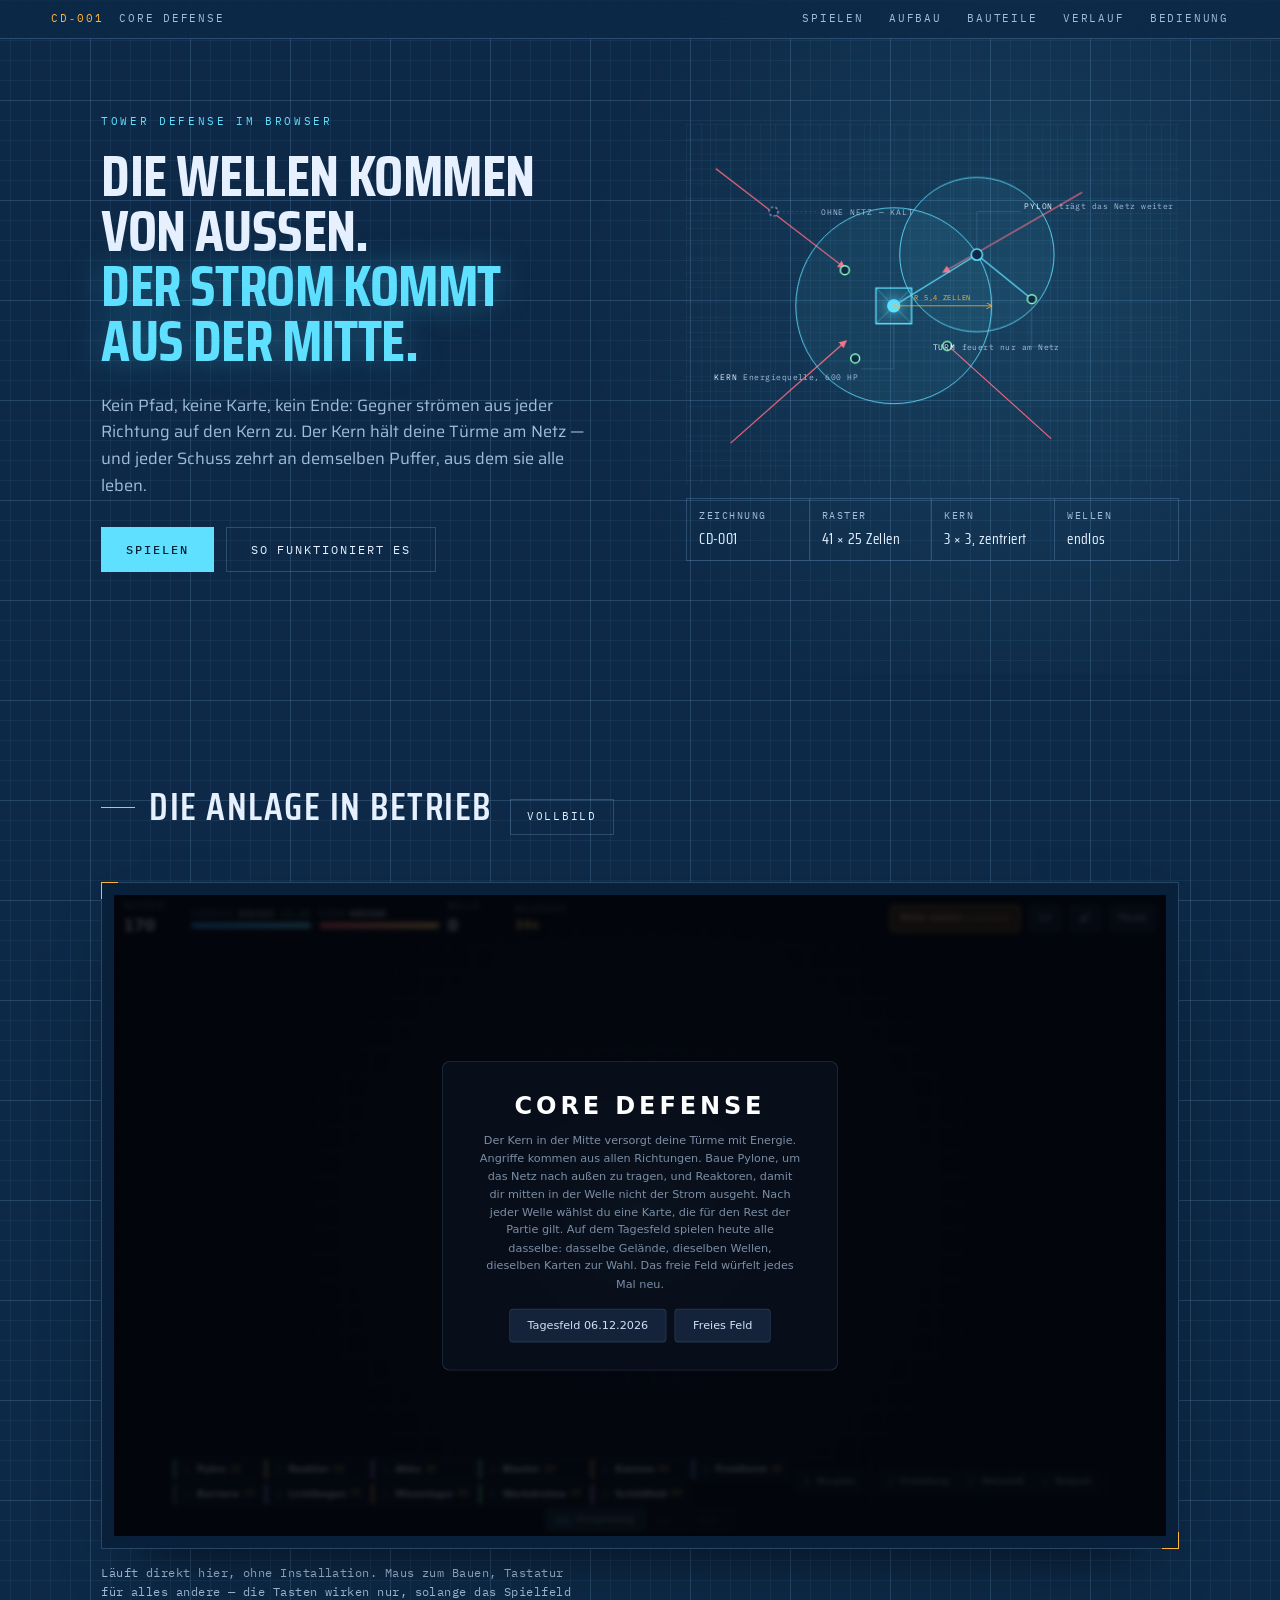
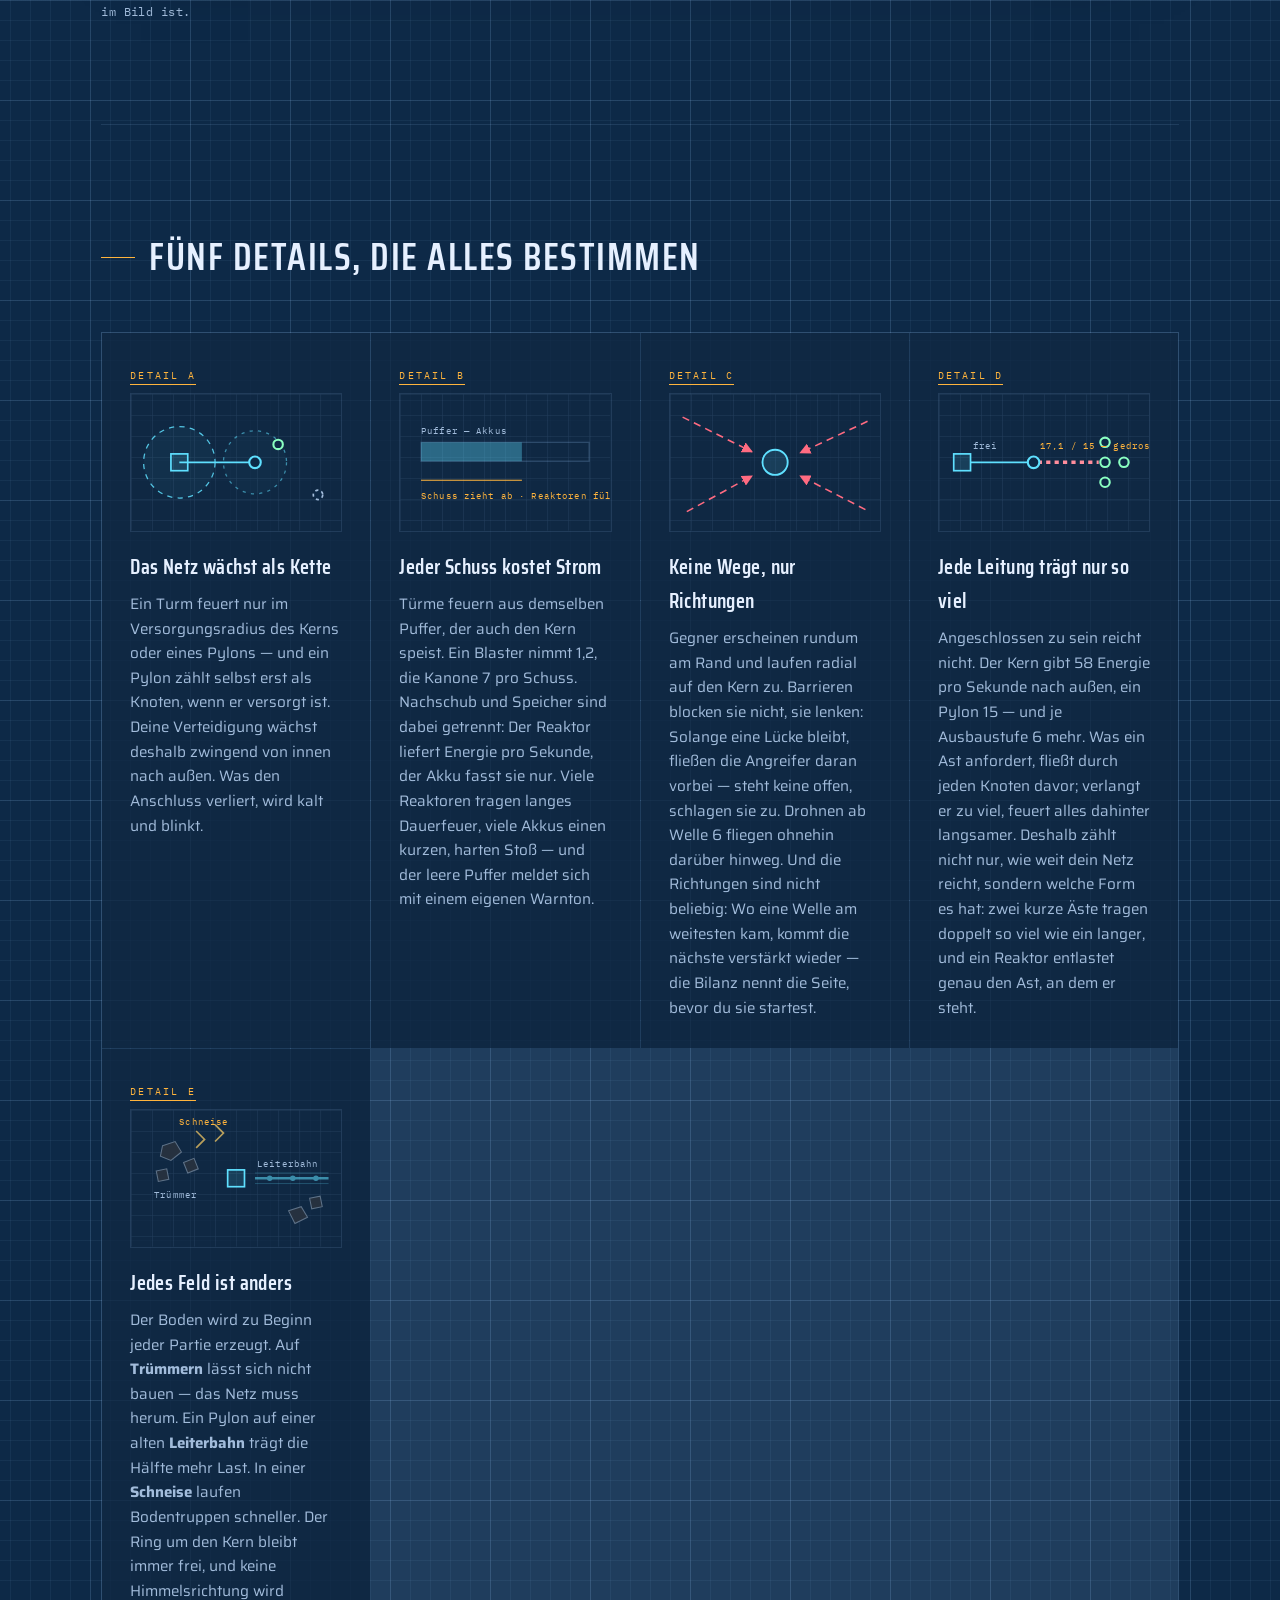
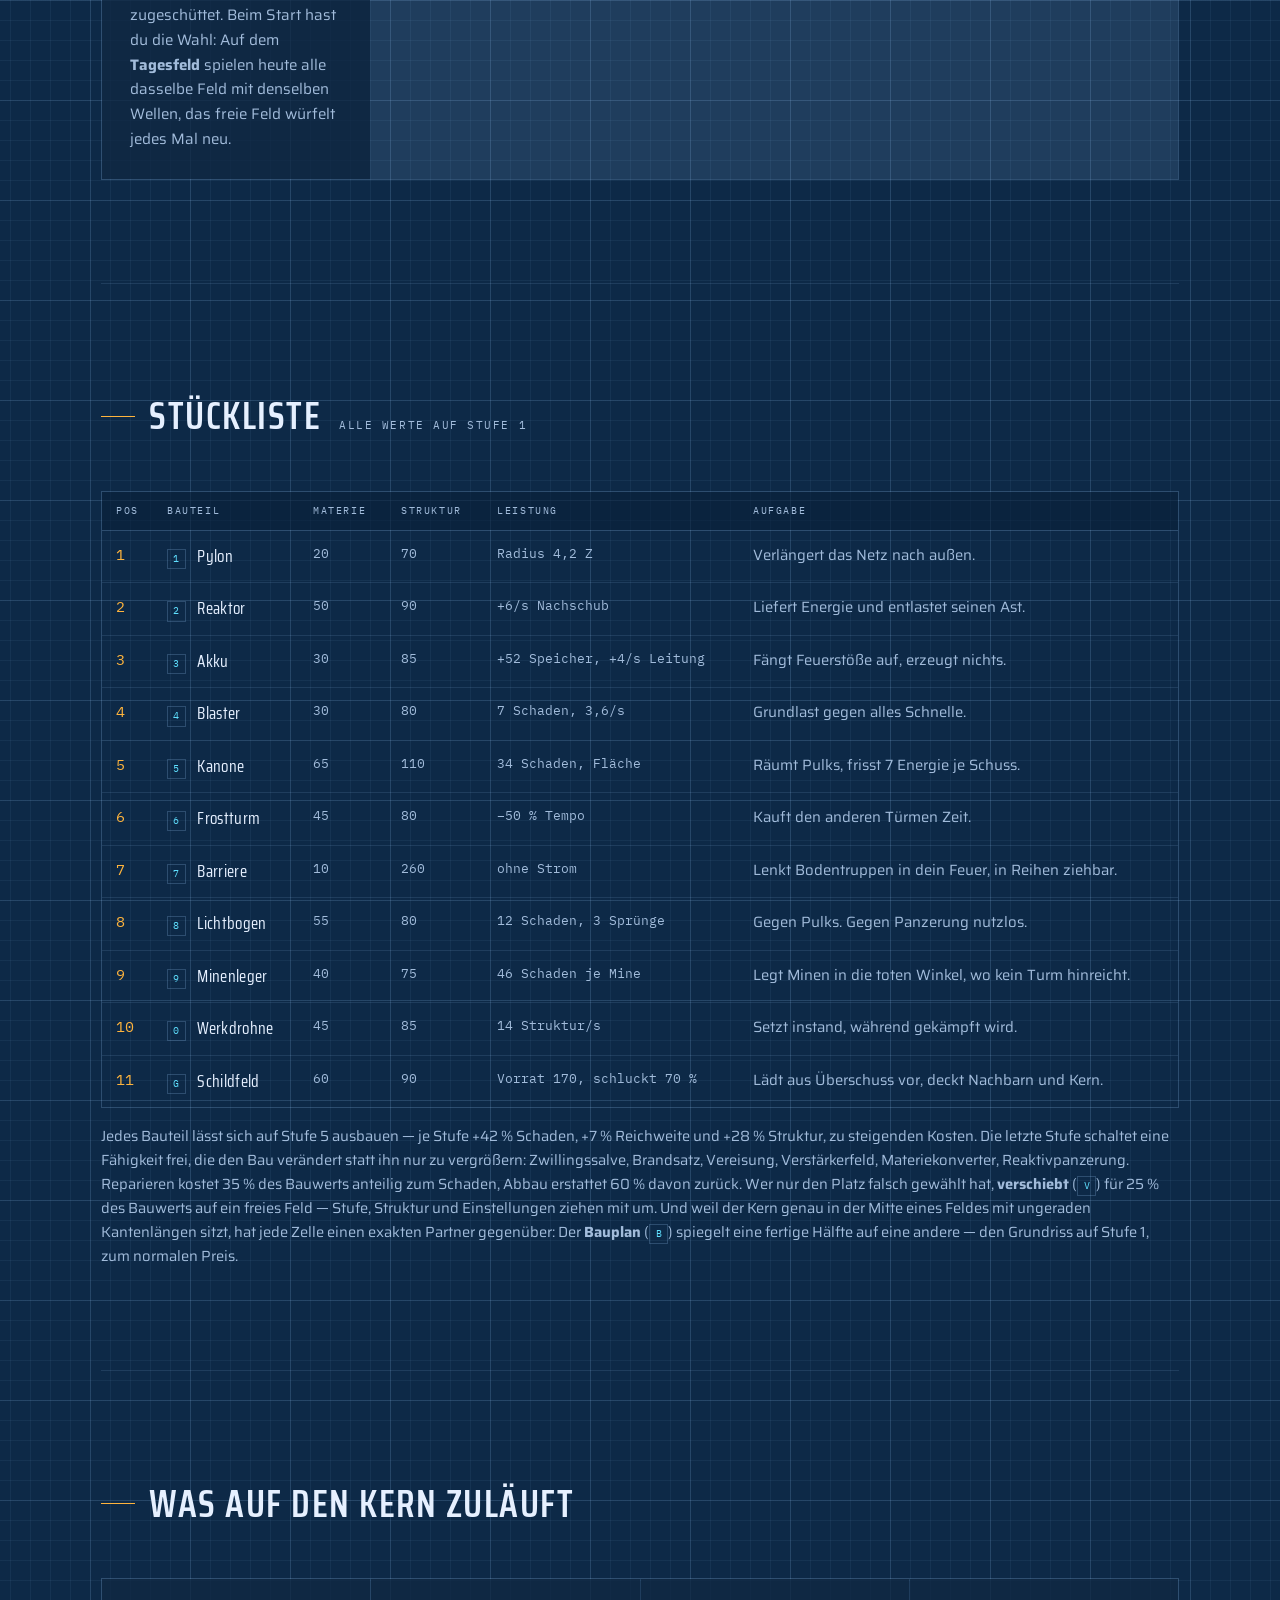
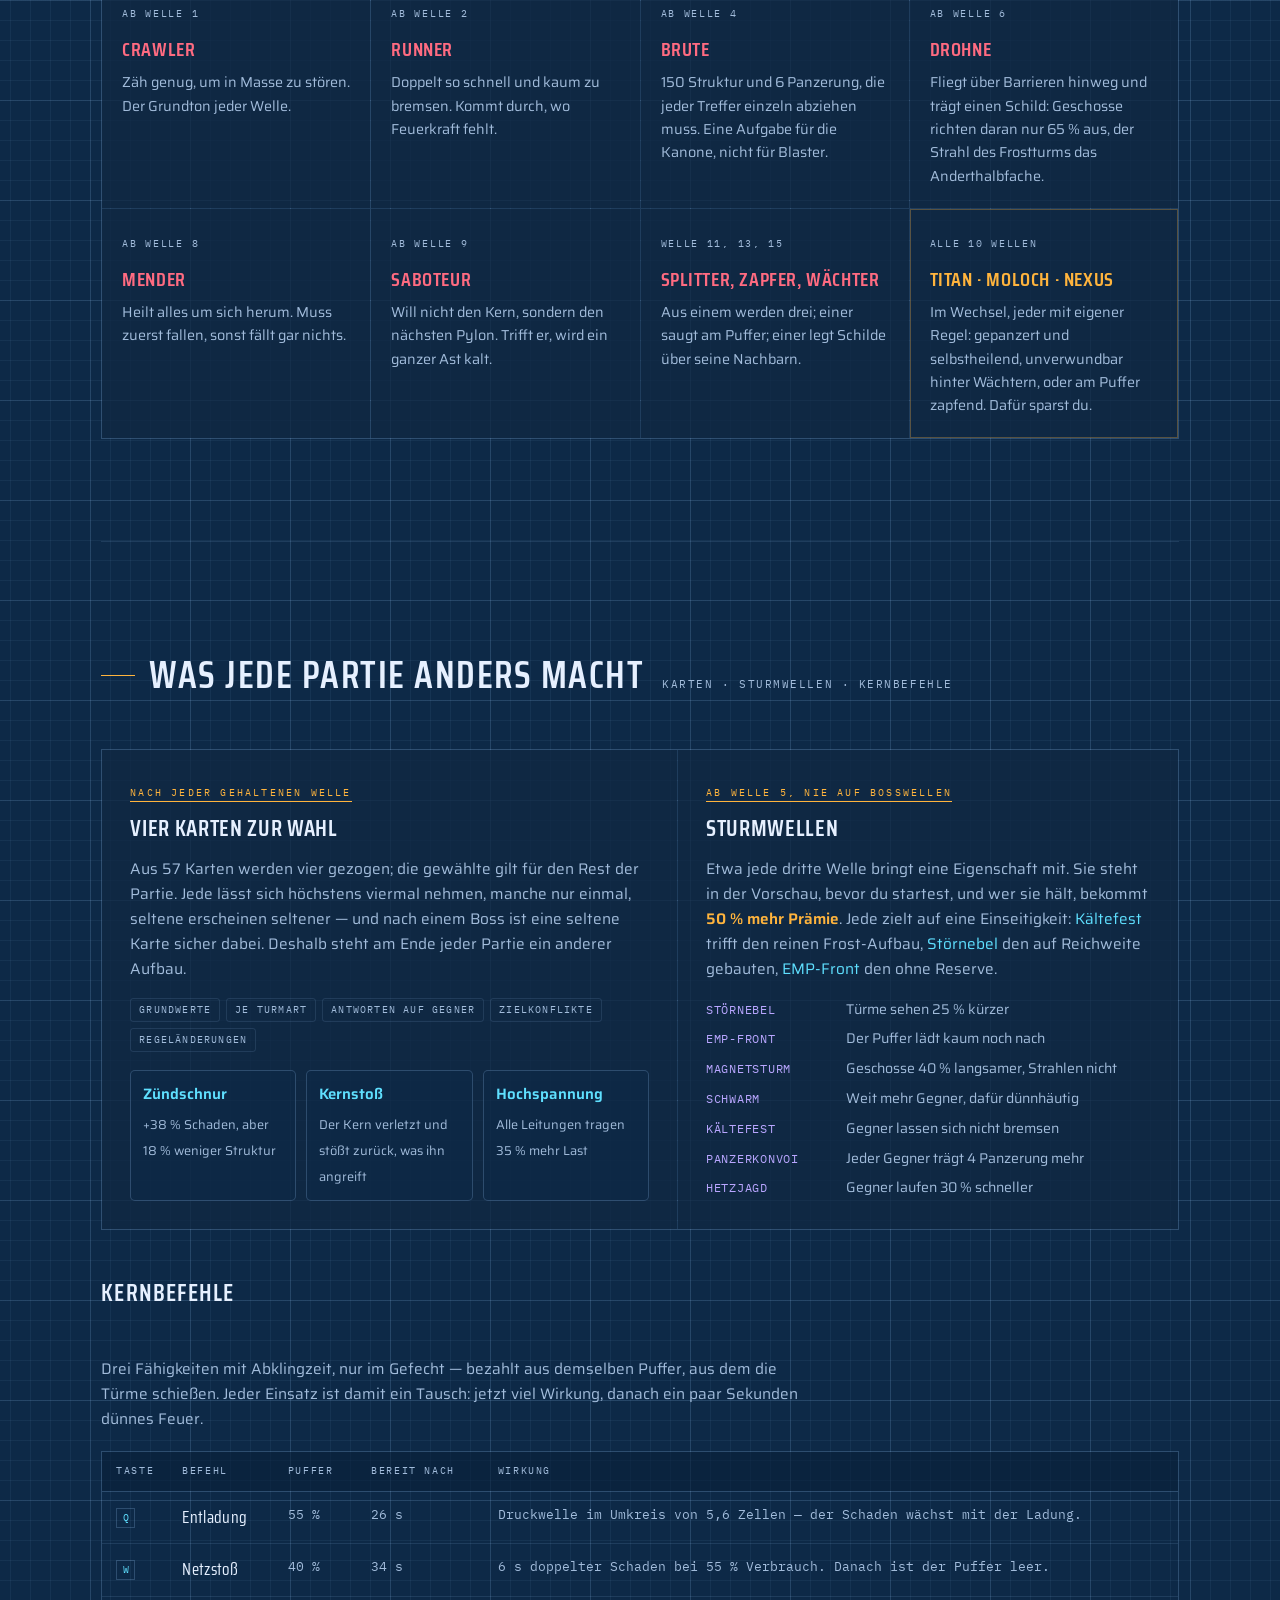
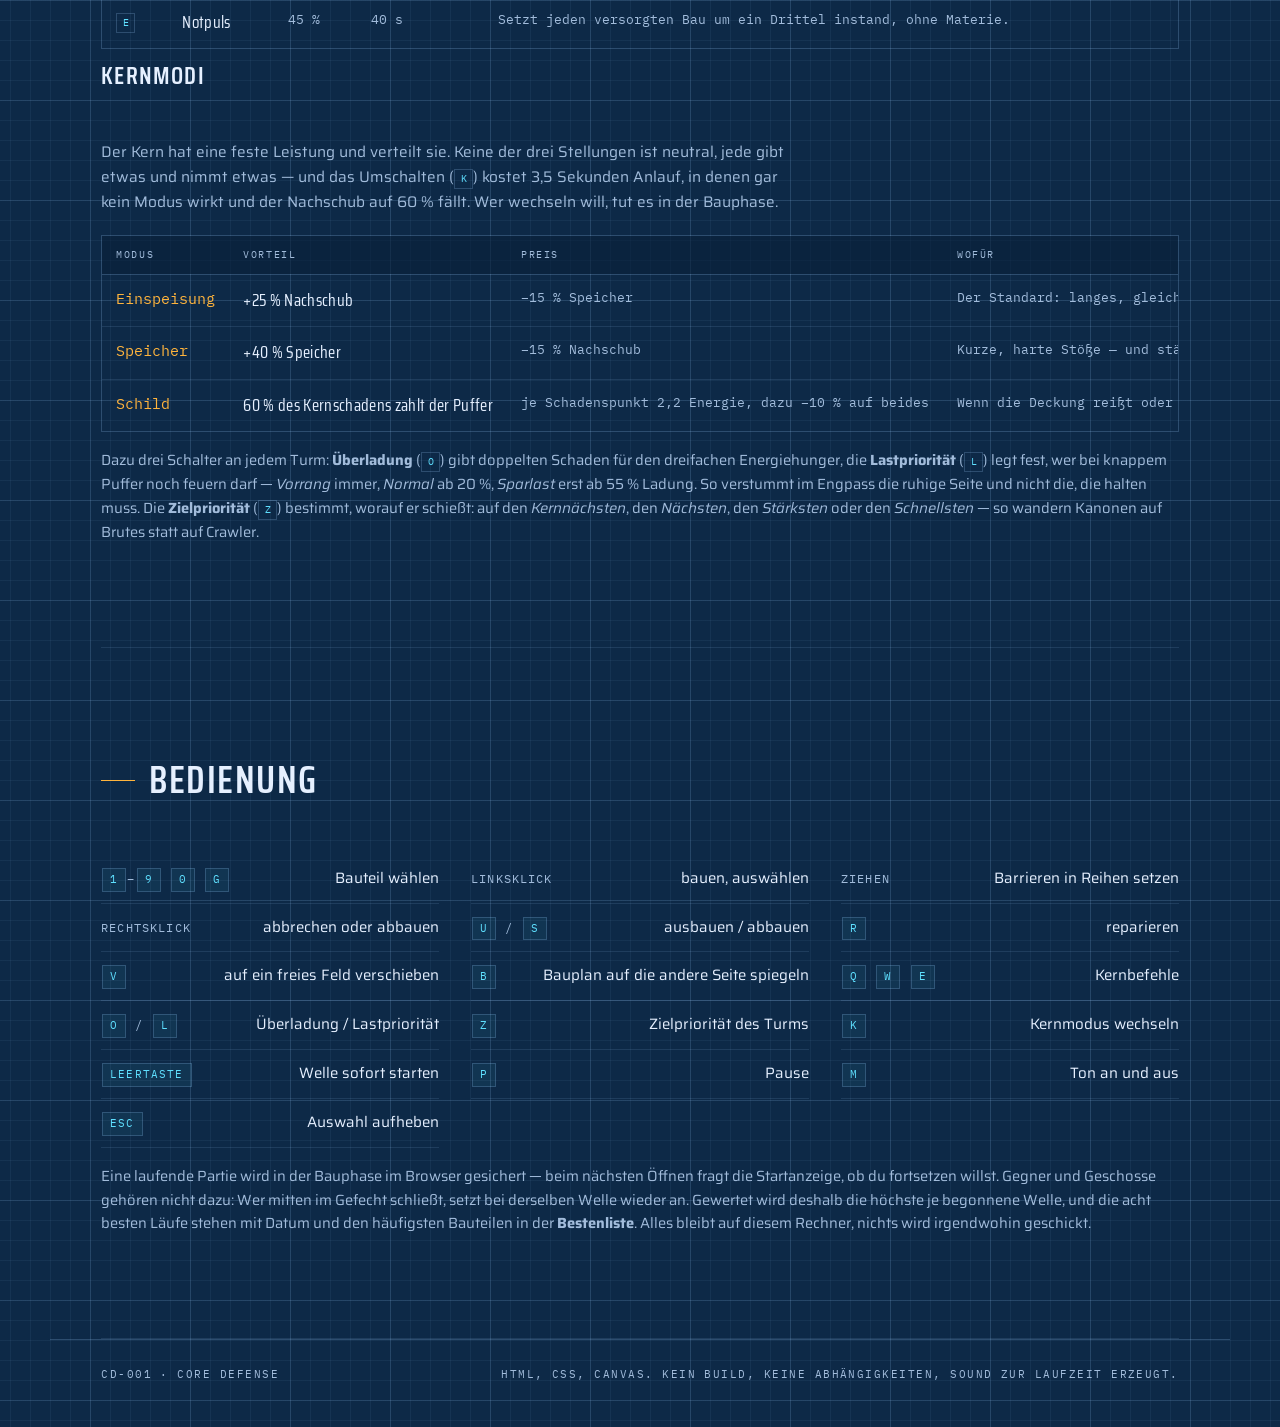
==== index.html @ 83cdf506 "Vier späte Bauteile: Lichtbogen, Minenleger, Werkdrohne, Schildfeld Die ersten sieben Bauteile lagen" ====
<!doctype html>
<html lang="de">
<head>
<meta charset="utf-8">
<meta name="viewport" content="width=device-width, initial-scale=1">
<title>CORE DEFENSE — Tower Defense von innen nach außen</title>
<meta name="description" content="Browser-Tower-Defense: Die Wellen kommen von außen, der Strom kommt aus der Mitte. Ohne Installation im Browser spielbar.">
<link rel="preconnect" href="https://fonts.googleapis.com">
<link rel="preconnect" href="https://fonts.gstatic.com" crossorigin>
<link href="https://fonts.googleapis.com/css2?family=Saira+Condensed:wght@500;600;700&family=Saira:wght@400;500&family=IBM+Plex+Mono:wght@400;500&display=swap" rel="stylesheet">
<link rel="stylesheet" href="style.css">
<link rel="stylesheet" href="landing.css">
<script>document.documentElement.className = "l-js";</script>
</head>
<body>

<!-- ============ Zeichnungsrahmen: Kopf ============ -->
<header class="l-head">
  <span class="l-head-id">CD&#8209;001</span>
  <span class="l-head-t">Core Defense</span>
  <nav class="l-head-nav">
    <a href="#spielen">Spielen</a>
    <a href="#aufbau">Aufbau</a>
    <a href="#bauteile">Bauteile</a>
    <a href="#verlauf">Verlauf</a>
    <a href="#bedienung">Bedienung</a>
  </nav>
</header>

<main>

<!-- ============ Hero: die Zeichnung ============ -->
<section class="l-hero l-in">
  <div class="l-hero-text">
    <p class="l-eyebrow">Tower Defense im Browser</p>
    <h1>
      <span class="l-line">Die Wellen kommen</span>
      <span class="l-line">von außen.</span>
      <span class="l-line l-accent">Der Strom kommt<br>aus der Mitte.</span>
    </h1>
    <p class="l-sub">
      Kein Pfad, keine Karte, kein Ende: Gegner strömen aus jeder Richtung auf den Kern zu.
      Der Kern hält deine Türme am Netz — und jeder Schuss zehrt an demselben Puffer,
      aus dem sie alle leben.
    </p>
    <div class="l-cta">
      <a class="l-btn l-btn-primary" href="#spielen">Spielen</a>
      <a class="l-btn" href="#aufbau">So funktioniert es</a>
    </div>
  </div>

  <div class="l-hero-plan">
    <svg viewBox="0 0 664 486" role="img" aria-labelledby="plantitel" class="l-plan">
      <title id="plantitel">Schnitt durch das Versorgungsnetz: Kern in der Mitte, Pylonkette nach außen, Angriffe von allen Seiten</title>
      <defs>
        <pattern id="raster" width="20" height="20" patternUnits="userSpaceOnUse">
          <path d="M20 0H0V20" fill="none" stroke="rgba(160,205,255,.13)" stroke-width="1"/>
        </pattern>
        <marker id="pfeil" viewBox="0 0 10 10" refX="9" refY="5" markerWidth="7" markerHeight="7" orient="auto">
          <path d="M0 0 10 5 0 10z" fill="#ff6b81"/>
        </marker>
        <marker id="massL" viewBox="0 0 10 10" refX="1" refY="5" markerWidth="8" markerHeight="8" orient="auto">
          <path d="M10 0 0 5 10 10" fill="none" stroke="#ffb43d" stroke-width="1.4"/>
        </marker>
        <marker id="massR" viewBox="0 0 10 10" refX="9" refY="5" markerWidth="8" markerHeight="8" orient="auto">
          <path d="M0 0 10 5 0 10" fill="none" stroke="#ffb43d" stroke-width="1.4"/>
        </marker>
      </defs>

      <rect width="664" height="486" fill="url(#raster)"/>

      <!-- Angriffsrichtungen -->
      <g class="l-attack">
        <path pathLength="1" class="l-draw" style="animation-delay:1.5s" d="M40 60 L214 194"   marker-end="url(#pfeil)"/>
        <path pathLength="1" class="l-draw" style="animation-delay:1.62s" d="M534 92 L346 200" marker-end="url(#pfeil)"/>
        <path pathLength="1" class="l-draw" style="animation-delay:1.74s" d="M60 430 L216 292" marker-end="url(#pfeil)"/>
        <path pathLength="1" class="l-draw" style="animation-delay:1.86s" d="M492 424 L350 296" marker-end="url(#pfeil)"/>
      </g>

      <!-- Versorgungsradius des Kerns -->
      <circle class="l-draw l-supply" pathLength="1" style="animation-delay:.35s" cx="280" cy="245" r="132"/>
      <!-- Pylon und sein Radius -->
      <circle class="l-draw l-supply l-supply-2" pathLength="1" style="animation-delay:.95s" cx="392" cy="176" r="104"/>
      <path class="l-draw l-wire" pathLength="1" style="animation-delay:.85s" d="M280 245 L392 176"/>
      <path class="l-draw l-wire" pathLength="1" style="animation-delay:1.15s" d="M392 176 L466 236"/>

      <!-- Kern -->
      <g class="l-core">
        <rect class="l-draw" pathLength="1" style="animation-delay:.1s" x="256" y="221" width="48" height="48"/>
        <path class="l-draw" pathLength="1" style="animation-delay:.2s" d="M256 221 L304 269 M304 221 L256 269"/>
        <circle class="l-core-dot" cx="280" cy="245" r="9"/>
      </g>

      <!-- Bauteile -->
      <g class="l-node">
        <circle class="l-pylon" cx="392" cy="176" r="7.5"/>
        <circle class="l-turret" cx="214" cy="197" r="6"/>
        <circle class="l-turret" cx="228" cy="316" r="6"/>
        <circle class="l-turret" cx="352" cy="299" r="6"/>
        <circle class="l-turret" cx="466" cy="236" r="6"/>
        <circle class="l-dead" cx="118" cy="118" r="6"/>
      </g>

      <!-- Bemaßung des Versorgungsradius -->
      <g class="l-dim">
        <path d="M280 245 H412" marker-start="url(#massL)" marker-end="url(#massR)"/>
        <text x="346" y="237" text-anchor="middle">R 5,4 Zellen</text>
      </g>

      <!-- Beschriftungen -->
      <g class="l-note">
        <path d="M280 269 V330 H236" class="l-lead"/>
        <text x="232" y="345" text-anchor="end">Kern <tspan>Energiequelle, 600 HP</tspan></text>

        <path d="M392 168 V118 H452" class="l-lead"/>
        <text x="456" y="114">Pylon <tspan>trägt das Netz weiter</tspan></text>

        <path d="M466 244 V300 H500" class="l-lead"/>
        <text x="504" y="304" text-anchor="end" class="l-note-r">Turm <tspan>feuert nur am Netz</tspan></text>

        <path d="M124 118 H176" class="l-lead l-lead-dead"/>
        <text x="182" y="122" class="l-note-dead">ohne Netz — kalt</text>
      </g>
    </svg>

    <!-- Titelblock wie auf einer technischen Zeichnung -->
    <dl class="l-titleblock">
      <div><dt>Zeichnung</dt><dd>CD-001</dd></div>
      <div><dt>Raster</dt><dd>41 × 25 Zellen</dd></div>
      <div><dt>Kern</dt><dd>3 × 3, zentriert</dd></div>
      <div><dt>Wellen</dt><dd>endlos</dd></div>
    </dl>
  </div>
</section>

<!-- ============ Das Spiel ============ -->
<section id="spielen" class="l-play l-reveal">
  <div class="l-sec-head">
    <h2>Die Anlage in Betrieb</h2>
    <button id="fsBtn" class="l-btn l-btn-small" type="button">Vollbild</button>
  </div>

  <div id="viewport">
    <div id="fit">
    <div id="stage">
      <canvas id="game" width="1312" height="800"></canvas>

      <div id="topbar">
        <div class="stat">
          <span class="label">Materie</span>
          <span class="value" id="matter">0</span>
        </div>
        <div class="stat wide">
          <span class="label">Energie <b id="energyTxt">0/0</b> <i id="regenTxt">+0/s</i></span>
          <div class="bar"><div class="fill energy" id="energyBar"></div></div>
        </div>
        <div class="stat wide">
          <span class="label">Kern <b id="coreTxt">0/0</b></span>
          <div class="bar"><div class="fill core" id="coreBar"></div></div>
        </div>
        <div class="stat">
          <span class="label">Welle</span>
          <span class="value" id="wave">0</span>
        </div>
        <div class="stat" id="phaseBox">
          <span class="label" id="phaseLabel">Bauphase</span>
          <span class="value" id="phaseValue">--</span>
        </div>
        <button id="nextWave" class="ghost">Welle starten <small>(Leertaste)</small></button>
        <button id="speedBtn" class="ghost">1&times;</button>
        <button id="muteBtn" class="ghost" title="Ton (M)">&#128266;</button>
        <button id="pauseBtn" class="ghost">Pause</button>
      </div>

      <div id="tagBadge" hidden></div>
      <div id="preview" hidden></div>
      <div id="alarm" hidden></div>
      <div id="bossWarn" hidden></div>
      <div id="modBadge" hidden></div>
      <div id="netWarn" hidden></div>


      <div id="bossbar" hidden>
        <div class="bb-head"><b id="bossName">-</b><span id="bossHint"></span></div>
        <div class="bb-bar"><div class="bb-fill" id="bossFill"></div></div>
        <div class="bb-state" id="bossState"></div>
      </div>

      <div id="taskbar">
        <div id="shop" class="tb-group"></div>
        <div class="tb-group">
          <button id="planBtn" class="plan"
                  title="Eine Hälfte des Feldes auf die andere spiegeln — Grundriss auf Stufe 1, zum normalen Preis  (Taste B)">
            <span class="pk">B</span><span class="pn">Bauplan</span><span class="pc" id="planCost"></span>
          </button>
        </div>
        <span class="tb-sep"></span>
        <div id="powers" class="tb-group"></div>
        <span class="tb-sep"></span>
        <div id="modes" class="tb-group"></div>
      </div>

      <div id="draft" hidden>
        <div class="draft-box">
          <p class="draft-eyebrow">Welle <b id="draftWave">0</b> gehalten</p>
          <div id="draftStats"></div>
          <h2>Eine Verbesserung für den Rest der Partie</h2>
          <div id="draftCards"></div>
        </div>
      </div>

      <div id="inspector" hidden>
        <div class="ins-head"><b id="insName">-</b><span id="insLevel"></span></div>
        <div id="insStats"></div>
        <div id="insSpecial" hidden></div>
        <div class="ins-actions">
          <button id="upgradeBtn"></button>
          <button id="repairBtn"></button>
        </div>
        <div class="ins-actions" id="insTurret" hidden>
          <button id="zielBtn"></button>
          <button id="prioBtn"></button>
          <button id="overloadBtn"></button>
        </div>
        <div class="ins-actions">
          <button id="moveBtn" title="Bau auf ein freies Feld umsetzen — Stufe und Einstellungen bleiben  (Taste V)"></button>
        </div>
        <div class="ins-actions">
          <button id="sellBtn" class="danger"></button>
        </div>
      </div>

      <div id="toast"></div>

      <div id="overlay" hidden>
        <div class="panel">
          <h1 id="ovTitle">CORE DEFENSE</h1>
          <p id="ovText"></p>
          <div id="ovList" hidden></div>
          <div class="ov-btns">
            <button id="ovBtn">Neu starten</button>
            <button id="ovBtn2" class="ghost" hidden>Neu anfangen</button>
          </div>
        </div>
      </div>
    </div>
    </div>
  </div>

  <p class="l-play-note">
    Läuft direkt hier, ohne Installation. Maus zum Bauen, Tastatur für alles andere —
    die Tasten wirken nur, solange das Spielfeld im Bild ist.
  </p>
</section>

<!-- ============ Die drei Mechaniken ============ -->
<section id="aufbau" class="l-details l-reveal">
  <div class="l-sec-head"><h2>Fünf Details, die alles bestimmen</h2></div>

  <div class="l-detail-grid">
    <article class="l-detail">
      <span class="l-mark">Detail A</span>
      <svg viewBox="0 0 200 130" aria-hidden="true">
        <rect width="200" height="130" fill="url(#raster)"/>
        <circle cx="46" cy="65" r="34" class="l-supply"/>
        <circle cx="118" cy="65" r="30" class="l-supply l-supply-2"/>
        <path d="M46 65 H118" class="l-wire"/>
        <rect x="38" y="57" width="16" height="16" class="l-core-mini"/>
        <circle cx="118" cy="65" r="5.5" class="l-pylon"/>
        <circle cx="140" cy="48" r="4.5" class="l-turret"/>
        <circle cx="178" cy="96" r="4.5" class="l-dead"/>
      </svg>
      <h3>Das Netz wächst als Kette</h3>
      <p>
        Ein Turm feuert nur im Versorgungsradius des Kerns oder eines Pylons — und ein Pylon
        zählt selbst erst als Knoten, wenn er versorgt ist. Deine Verteidigung wächst deshalb
        zwingend von innen nach außen. Was den Anschluss verliert, wird kalt und blinkt.
      </p>
    </article>

    <article class="l-detail">
      <span class="l-mark">Detail B</span>
      <svg viewBox="0 0 200 130" aria-hidden="true">
        <rect width="200" height="130" fill="url(#raster)"/>
        <rect x="20" y="46" width="160" height="18" class="l-tank"/>
        <rect x="20" y="46" width="96" height="18" class="l-tank-fill"/>
        <path d="M20 82 H116" class="l-dim-line"/>
        <text x="20" y="38" class="l-svg-label">Puffer &#8212; Akkus</text>
        <text x="20" y="100" class="l-svg-label l-svg-label-warn">Schuss zieht ab · Reaktoren füllen nach</text>
      </svg>
      <h3>Jeder Schuss kostet Strom</h3>
      <p>
        Türme feuern aus demselben Puffer, der auch den Kern speist. Ein Blaster nimmt 1,2,
        die Kanone 7 pro Schuss. Nachschub und Speicher sind dabei getrennt: Der Reaktor
        liefert Energie pro Sekunde, der Akku fasst sie nur. Viele Reaktoren tragen langes
        Dauerfeuer, viele Akkus einen kurzen, harten Stoß — und der leere Puffer meldet sich
        mit einem eigenen Warnton.
      </p>
    </article>

    <article class="l-detail">
      <span class="l-mark">Detail C</span>
      <svg viewBox="0 0 200 130" aria-hidden="true">
        <rect width="200" height="130" fill="url(#raster)"/>
        <circle cx="100" cy="65" r="12" class="l-core-ring"/>
        <g class="l-attack l-attack-static">
          <path d="M12 22 L78 55" marker-end="url(#pfeil)"/>
          <path d="M188 26 L124 56" marker-end="url(#pfeil)"/>
          <path d="M16 112 L78 78" marker-end="url(#pfeil)"/>
          <path d="M186 110 L124 78" marker-end="url(#pfeil)"/>
        </g>
      </svg>
      <h3>Keine Wege, nur Richtungen</h3>
      <p>
        Gegner erscheinen rundum am Rand und laufen radial auf den Kern zu. Barrieren blocken
        sie nicht, sie lenken: Solange eine Lücke bleibt, fließen die Angreifer daran vorbei —
        steht keine offen, schlagen sie zu. Drohnen ab Welle 6 fliegen ohnehin darüber hinweg.
        Und die Richtungen sind nicht beliebig: Wo eine Welle am weitesten kam, kommt die
        nächste verstärkt wieder — die Bilanz nennt die Seite, bevor du sie startest.
      </p>
    </article>

    <article class="l-detail">
      <span class="l-mark">Detail D</span>
      <svg viewBox="0 0 200 130" aria-hidden="true">
        <rect width="200" height="130" fill="url(#raster)"/>
        <rect x="14" y="57" width="16" height="16" class="l-core-mini"/>
        <path d="M30 65 H86" class="l-wire"/>
        <path d="M94 65 H152" class="l-wire l-wire-hot"/>
        <circle cx="90" cy="65" r="5.5" class="l-pylon"/>
        <circle cx="158" cy="46" r="4.5" class="l-turret"/>
        <circle cx="158" cy="65" r="4.5" class="l-turret"/>
        <circle cx="158" cy="84" r="4.5" class="l-turret"/>
        <circle cx="176" cy="65" r="4.5" class="l-turret"/>
        <text x="96" y="52" class="l-svg-label l-svg-label-warn">17,1 / 15 &#8212; gedrosselt</text>
        <text x="32" y="52" class="l-svg-label">frei</text>
      </svg>
      <h3>Jede Leitung trägt nur so viel</h3>
      <p>
        Angeschlossen zu sein reicht nicht. Der Kern gibt 58 Energie pro Sekunde nach außen,
        ein Pylon 15 — und je Ausbaustufe 6 mehr. Was ein Ast anfordert, fließt durch jeden
        Knoten davor; verlangt er zu viel, feuert alles dahinter langsamer. Deshalb zählt
        nicht nur, wie weit dein Netz reicht, sondern welche Form es hat: zwei kurze Äste
        tragen doppelt so viel wie ein langer, und ein Reaktor entlastet genau den Ast,
        an dem er steht.
      </p>
    </article>

    <article class="l-detail">
      <span class="l-mark">Detail E</span>
      <svg viewBox="0 0 200 130" aria-hidden="true">
        <rect width="200" height="130" fill="url(#raster)"/>
        <rect x="92" y="57" width="16" height="16" class="l-core-mini"/>
        <g fill="#26313f" stroke="#5e7288" stroke-width="1">
          <polygon points="30,34 42,30 48,40 38,48 28,44"/>
          <polygon points="50,50 60,46 64,56 54,60"/>
          <polygon points="24,58 34,56 36,66 26,68"/>
          <polygon points="150,96 162,92 168,102 156,108"/>
          <polygon points="170,84 180,82 182,92 172,94"/>
        </g>
        <g stroke="#5fe0ff" fill="none" opacity=".55">
          <path d="M118 65 H188" stroke-width="2.4"/>
          <path d="M118 60 H188 M118 70 H188" stroke-width=".8" opacity=".5"/>
          <circle cx="132" cy="65" r="2.6" fill="#5fe0ff" stroke="none"/>
          <circle cx="154" cy="65" r="2.6" fill="#5fe0ff" stroke="none"/>
          <circle cx="176" cy="65" r="2.6" fill="#5fe0ff" stroke="none"/>
        </g>
        <g stroke="#ffd166" fill="none" opacity=".7" stroke-width="1.6">
          <path d="M62 20 L70 28 L62 36"/>
          <path d="M80 14 L88 22 L80 30"/>
        </g>
        <text x="22" y="84" class="l-svg-label">Trümmer</text>
        <text x="120" y="54" class="l-svg-label">Leiterbahn</text>
        <text x="46" y="14" class="l-svg-label l-svg-label-warn">Schneise</text>
      </svg>
      <h3>Jedes Feld ist anders</h3>
      <p>
        Der Boden wird zu Beginn jeder Partie erzeugt. Auf <b>Trümmern</b> lässt sich nicht
        bauen — das Netz muss herum. Ein Pylon auf einer alten <b>Leiterbahn</b> trägt die
        Hälfte mehr Last. In einer <b>Schneise</b> laufen Bodentruppen schneller. Der Ring
        um den Kern bleibt immer frei, und keine Himmelsrichtung wird zugeschüttet.
        Beim Start hast du die Wahl: Auf dem <b>Tagesfeld</b> spielen heute alle dasselbe
        Feld mit denselben Wellen, das freie Feld würfelt jedes Mal neu.
      </p>
    </article>
  </div>
</section>

<!-- ============ Stückliste ============ -->
<section id="bauteile" class="l-parts l-reveal">
  <div class="l-sec-head"><h2>Stückliste</h2><span class="l-sec-note">Alle Werte auf Stufe 1</span></div>
  <div class="l-table-wrap">
    <table class="l-table">
      <thead>
        <tr><th>Pos</th><th>Bauteil</th><th>Materie</th><th>Struktur</th><th>Leistung</th><th>Aufgabe</th></tr>
      </thead>
      <tbody>
        <tr><td>1</td><td><span class="l-key">1</span> Pylon</td><td>20</td><td>70</td><td>Radius 4,2 Z</td><td>Verlängert das Netz nach außen.</td></tr>
        <tr><td>2</td><td><span class="l-key">2</span> Reaktor</td><td>50</td><td>90</td><td>+6/s Nachschub</td><td>Liefert Energie und entlastet seinen Ast.</td></tr>
        <tr><td>3</td><td><span class="l-key">3</span> Akku</td><td>30</td><td>85</td><td>+52 Speicher, +4/s Leitung</td><td>Fängt Feuerstöße auf, erzeugt nichts.</td></tr>
        <tr><td>4</td><td><span class="l-key">4</span> Blaster</td><td>30</td><td>80</td><td>7 Schaden, 3,6/s</td><td>Grundlast gegen alles Schnelle.</td></tr>
        <tr><td>5</td><td><span class="l-key">5</span> Kanone</td><td>65</td><td>110</td><td>34 Schaden, Fläche</td><td>Räumt Pulks, frisst 7 Energie je Schuss.</td></tr>
        <tr><td>6</td><td><span class="l-key">6</span> Frostturm</td><td>45</td><td>80</td><td>&minus;50 % Tempo</td><td>Kauft den anderen Türmen Zeit.</td></tr>
        <tr><td>7</td><td><span class="l-key">7</span> Barriere</td><td>10</td><td>260</td><td>ohne Strom</td><td>Lenkt Bodentruppen in dein Feuer, in Reihen ziehbar.</td></tr>
        <tr><td>8</td><td><span class="l-key">8</span> Lichtbogen</td><td>55</td><td>80</td><td>12 Schaden, 3 Sprünge</td><td>Gegen Pulks. Gegen Panzerung nutzlos.</td></tr>
        <tr><td>9</td><td><span class="l-key">9</span> Minenleger</td><td>40</td><td>75</td><td>46 Schaden je Mine</td><td>Legt Minen in die toten Winkel, wo kein Turm hinreicht.</td></tr>
        <tr><td>10</td><td><span class="l-key">0</span> Werkdrohne</td><td>45</td><td>85</td><td>14 Struktur/s</td><td>Setzt instand, während gekämpft wird.</td></tr>
        <tr><td>11</td><td><span class="l-key">G</span> Schildfeld</td><td>60</td><td>90</td><td>Vorrat 170, schluckt 70 %</td><td>Lädt aus Überschuss vor, deckt Nachbarn und Kern.</td></tr>
      </tbody>
    </table>
  </div>
  <p class="l-parts-note">
    Jedes Bauteil lässt sich auf Stufe 5 ausbauen — je Stufe +42 % Schaden, +7 % Reichweite
    und +28 % Struktur, zu steigenden Kosten. Die letzte Stufe schaltet eine Fähigkeit frei,
    die den Bau verändert statt ihn nur zu vergrößern: Zwillingssalve, Brandsatz, Vereisung,
    Verstärkerfeld, Materiekonverter, Reaktivpanzerung. Reparieren kostet 35 % des Bauwerts
    anteilig zum Schaden, Abbau erstattet 60 % davon zurück. Wer nur den Platz falsch gewählt
    hat, <b>verschiebt</b> (<span class="l-key">V</span>) für 25 % des Bauwerts auf ein freies
    Feld — Stufe, Struktur und Einstellungen ziehen mit um. Und weil der Kern genau in der
    Mitte eines Feldes mit ungeraden Kantenlängen sitzt, hat jede Zelle einen exakten
    Partner gegenüber: Der <b>Bauplan</b> (<span class="l-key">B</span>) spiegelt eine
    fertige Hälfte auf eine andere — den Grundriss auf Stufe 1, zum normalen Preis.
  </p>
</section>

<!-- ============ Gegner ============ -->
<section class="l-loads l-reveal">
  <div class="l-sec-head"><h2>Was auf den Kern zuläuft</h2></div>
  <ul class="l-load-grid">
    <li><span class="l-load-when">ab Welle 1</span><h3>Crawler</h3><p>Zäh genug, um in Masse zu stören. Der Grundton jeder Welle.</p></li>
    <li><span class="l-load-when">ab Welle 2</span><h3>Runner</h3><p>Doppelt so schnell und kaum zu bremsen. Kommt durch, wo Feuerkraft fehlt.</p></li>
    <li><span class="l-load-when">ab Welle 4</span><h3>Brute</h3><p>150 Struktur und 6 Panzerung, die jeder Treffer einzeln abziehen muss. Eine Aufgabe für die Kanone, nicht für Blaster.</p></li>
    <li><span class="l-load-when">ab Welle 6</span><h3>Drohne</h3><p>Fliegt über Barrieren hinweg und trägt einen Schild: Geschosse richten daran nur 65 % aus, der Strahl des Frostturms das Anderthalbfache.</p></li>
    <li><span class="l-load-when">ab Welle 8</span><h3>Mender</h3><p>Heilt alles um sich herum. Muss zuerst fallen, sonst fällt gar nichts.</p></li>
    <li><span class="l-load-when">ab Welle 9</span><h3>Saboteur</h3><p>Will nicht den Kern, sondern den nächsten Pylon. Trifft er, wird ein ganzer Ast kalt.</p></li>
    <li><span class="l-load-when">Welle 11, 13, 15</span><h3>Splitter, Zapfer, Wächter</h3><p>Aus einem werden drei; einer saugt am Puffer; einer legt Schilde über seine Nachbarn.</p></li>
    <li class="l-load-boss"><span class="l-load-when">alle 10 Wellen</span><h3>Titan · Moloch · Nexus</h3><p>Im Wechsel, jeder mit eigener Regel: gepanzert und selbstheilend, unverwundbar hinter Wächtern, oder am Puffer zapfend. Dafür sparst du.</p></li>
  </ul>
</section>

<!-- ============ Verlauf einer Partie ============ -->
<section id="verlauf" class="l-run l-reveal">
  <div class="l-sec-head">
    <h2>Was jede Partie anders macht</h2>
    <span class="l-sec-note">Karten &middot; Sturmwellen &middot; Kernbefehle</span>
  </div>

  <div class="l-run-grid">
    <article class="l-run-block">
      <span class="l-mark">Nach jeder gehaltenen Welle</span>
      <h3>Vier Karten zur Wahl</h3>
      <p>
        Aus 57 Karten werden vier gezogen; die gewählte gilt für den Rest der Partie.
        Jede lässt sich höchstens viermal nehmen, manche nur einmal, seltene erscheinen
        seltener — und nach einem Boss ist eine seltene Karte sicher dabei. Deshalb steht
        am Ende jeder Partie ein anderer Aufbau.
      </p>
      <ul class="l-chips">
        <li>Grundwerte</li><li>je Turmart</li><li>Antworten auf Gegner</li>
        <li>Zielkonflikte</li><li>Regeländerungen</li>
      </ul>
      <div class="l-cards-demo" aria-hidden="true">
        <div class="l-demo-card"><b>Zündschnur</b><span>+38 % Schaden, aber 18 % weniger Struktur</span></div>
        <div class="l-demo-card"><b>Kernstoß</b><span>Der Kern verletzt und stößt zurück, was ihn angreift</span></div>
        <div class="l-demo-card"><b>Hochspannung</b><span>Alle Leitungen tragen 35 % mehr Last</span></div>
      </div>
    </article>

    <article class="l-run-block">
      <span class="l-mark">Ab Welle 5, nie auf Bosswellen</span>
      <h3>Sturmwellen</h3>
      <p>
        Etwa jede dritte Welle bringt eine Eigenschaft mit. Sie steht in der Vorschau,
        bevor du startest, und wer sie hält, bekommt <b>50 % mehr Prämie</b>. Jede zielt
        auf eine Einseitigkeit: <i>Kältefest</i> trifft den reinen Frost-Aufbau,
        <i>Störnebel</i> den auf Reichweite gebauten, <i>EMP-Front</i> den ohne Reserve.
      </p>
      <dl class="l-storms">
        <div><dt>Störnebel</dt><dd>Türme sehen 25 % kürzer</dd></div>
        <div><dt>EMP-Front</dt><dd>Der Puffer lädt kaum noch nach</dd></div>
        <div><dt>Magnetsturm</dt><dd>Geschosse 40 % langsamer, Strahlen nicht</dd></div>
        <div><dt>Schwarm</dt><dd>Weit mehr Gegner, dafür dünnhäutig</dd></div>
        <div><dt>Kältefest</dt><dd>Gegner lassen sich nicht bremsen</dd></div>
        <div><dt>Panzerkonvoi</dt><dd>Jeder Gegner trägt 4 Panzerung mehr</dd></div>
        <div><dt>Hetzjagd</dt><dd>Gegner laufen 30 % schneller</dd></div>
      </dl>
    </article>
  </div>

  <div class="l-sec-head l-sec-head-sub"><h3>Kernbefehle</h3></div>
  <p class="l-run-lead">
    Drei Fähigkeiten mit Abklingzeit, nur im Gefecht — bezahlt aus demselben Puffer,
    aus dem die Türme schießen. Jeder Einsatz ist damit ein Tausch: jetzt viel Wirkung,
    danach ein paar Sekunden dünnes Feuer.
  </p>
  <div class="l-table-wrap">
    <table class="l-table">
      <thead>
        <tr><th>Taste</th><th>Befehl</th><th>Puffer</th><th>Bereit nach</th><th>Wirkung</th></tr>
      </thead>
      <tbody>
        <tr><td><span class="l-key">Q</span></td><td>Entladung</td><td>55 %</td><td>26 s</td>
            <td>Druckwelle im Umkreis von 5,6 Zellen — der Schaden wächst mit der Ladung.</td></tr>
        <tr><td><span class="l-key">W</span></td><td>Netzstoß</td><td>40 %</td><td>34 s</td>
            <td>6 s doppelter Schaden bei 55 % Verbrauch. Danach ist der Puffer leer.</td></tr>
        <tr><td><span class="l-key">E</span></td><td>Notpuls</td><td>45 %</td><td>40 s</td>
            <td>Setzt jeden versorgten Bau um ein Drittel instand, ohne Materie.</td></tr>
      </tbody>
    </table>
  </div>
  <div class="l-sec-head l-sec-head-sub"><h3>Kernmodi</h3></div>
  <p class="l-run-lead">
    Der Kern hat eine feste Leistung und verteilt sie. Keine der drei Stellungen ist neutral,
    jede gibt etwas und nimmt etwas — und das Umschalten
    (<span class="l-key">K</span>) kostet 3,5 Sekunden Anlauf, in denen gar kein Modus wirkt
    und der Nachschub auf 60 % fällt. Wer wechseln will, tut es in der Bauphase.
  </p>
  <div class="l-table-wrap">
    <table class="l-table">
      <thead>
        <tr><th>Modus</th><th>Vorteil</th><th>Preis</th><th>Wofür</th></tr>
      </thead>
      <tbody>
        <tr><td>Einspeisung</td><td>+25 % Nachschub</td><td>&minus;15 % Speicher</td>
            <td>Der Standard: langes, gleichmäßiges Feuer.</td></tr>
        <tr><td>Speicher</td><td>+40 % Speicher</td><td>&minus;15 % Nachschub</td>
            <td>Kurze, harte Stöße — und stärkere Kernbefehle, denn die kosten einen Anteil des Puffers.</td></tr>
        <tr><td>Schild</td><td>60 % des Kernschadens zahlt der Puffer</td><td>je Schadenspunkt 2,2 Energie, dazu &minus;10 % auf beides</td>
            <td>Wenn die Deckung reißt oder ein Boss kommt. Er greift nur über 35 % Ladung und zieht den Puffer nie darunter &mdash; sonst nähme er den Türmen den Strom.</td></tr>
      </tbody>
    </table>
  </div>

  <p class="l-parts-note">
    Dazu drei Schalter an jedem Turm: <b>Überladung</b> (<span class="l-key">O</span>) gibt
    doppelten Schaden für den dreifachen Energiehunger, die <b>Lastpriorität</b>
    (<span class="l-key">L</span>) legt fest, wer bei knappem Puffer noch feuern darf —
    <i>Vorrang</i> immer, <i>Normal</i> ab 20 %, <i>Sparlast</i> erst ab 55 % Ladung.
    So verstummt im Engpass die ruhige Seite und nicht die, die halten muss.
    Die <b>Zielpriorität</b> (<span class="l-key">Z</span>) bestimmt, worauf er schießt:
    auf den <i>Kernnächsten</i>, den <i>Nächsten</i>, den <i>Stärksten</i> oder den
    <i>Schnellsten</i> — so wandern Kanonen auf Brutes statt auf Crawler.
  </p>
</section>

<!-- ============ Bedienung ============ -->
<section id="bedienung" class="l-controls l-reveal">
  <div class="l-sec-head"><h2>Bedienung</h2></div>
  <dl class="l-keys">
    <div><dt><kbd>1</kbd>&ndash;<kbd>9</kbd> <kbd>0</kbd> <kbd>G</kbd></dt><dd>Bauteil wählen</dd></div>
    <div><dt>Linksklick</dt><dd>bauen, auswählen</dd></div>
    <div><dt>Ziehen</dt><dd>Barrieren in Reihen setzen</dd></div>
    <div><dt>Rechtsklick</dt><dd>abbrechen oder abbauen</dd></div>
    <div><dt><kbd>U</kbd> / <kbd>S</kbd></dt><dd>ausbauen / abbauen</dd></div>
    <div><dt><kbd>R</kbd></dt><dd>reparieren</dd></div>
    <div><dt><kbd>V</kbd></dt><dd>auf ein freies Feld verschieben</dd></div>
    <div><dt><kbd>B</kbd></dt><dd>Bauplan auf die andere Seite spiegeln</dd></div>
    <div><dt><kbd>Q</kbd> <kbd>W</kbd> <kbd>E</kbd></dt><dd>Kernbefehle</dd></div>
    <div><dt><kbd>O</kbd> / <kbd>L</kbd></dt><dd>Überladung / Lastpriorität</dd></div>
    <div><dt><kbd>Z</kbd></dt><dd>Zielpriorität des Turms</dd></div>
    <div><dt><kbd>K</kbd></dt><dd>Kernmodus wechseln</dd></div>
    <div><dt><kbd>Leertaste</kbd></dt><dd>Welle sofort starten</dd></div>
    <div><dt><kbd>P</kbd></dt><dd>Pause</dd></div>
    <div><dt><kbd>M</kbd></dt><dd>Ton an und aus</dd></div>
    <div><dt><kbd>Esc</kbd></dt><dd>Auswahl aufheben</dd></div>
  </dl>
  <p class="l-parts-note">
    Eine laufende Partie wird in der Bauphase im Browser gesichert — beim nächsten Öffnen
    fragt die Startanzeige, ob du fortsetzen willst. Gegner und Geschosse gehören nicht dazu:
    Wer mitten im Gefecht schließt, setzt bei derselben Welle wieder an. Gewertet wird
    deshalb die höchste je begonnene Welle, und die acht besten Läufe stehen mit Datum und
    den häufigsten Bauteilen in der <b>Bestenliste</b>. Alles bleibt auf diesem Rechner,
    nichts wird irgendwohin geschickt.
  </p>
</section>

</main>

<footer class="l-foot">
  <span>CD-001 · Core Defense</span>
  <span>HTML, CSS, Canvas. Kein Build, keine Abhängigkeiten, Sound zur Laufzeit erzeugt.</span>
</footer>

<script src="js/config.js"></script>
<script src="js/audio.js"></script>
<script src="js/entities.js"></script>
<script src="js/game.js"></script>
<script src="js/landing.js"></script>
</body>
</html>
---- style.css ----
:root{
  --bg:#05070d;
  --panel:rgba(10,16,28,.88);
  --line:rgba(120,190,255,.18);
  --cyan:#5fe0ff;
  --text:#cfe2f5;
  --dim:#7b8ea6;
  --gold:#ffd166;
  --red:#ff5d73;
}
*{box-sizing:border-box}
[hidden]{display:none!important}
/* Das Spiel lebt eingebettet in der Seite: #stage füllt seinen Container. */
#stage{
  position:relative;width:100%;aspect-ratio:1312/800;
  color:var(--text);font:14px/1.4 "Segoe UI",system-ui,-apple-system,sans-serif;
  user-select:none;-webkit-user-select:none;
}
canvas{
  display:block;width:100%;height:100%;
  background:radial-gradient(circle at 50% 50%,#0b1526 0%,#05070d 70%);
  border-radius:6px;cursor:crosshair;
}

/* ---- Topbar ---- */
#topbar{
  position:absolute;top:0;left:0;right:0;display:flex;gap:10px;align-items:center;
  padding:8px 12px;background:linear-gradient(180deg,rgba(5,8,15,.92),rgba(5,8,15,0));
  pointer-events:none;
}
#topbar button{pointer-events:auto}
.stat{display:flex;flex-direction:column;gap:3px;min-width:74px}
.stat.wide{min-width:150px;flex:0 0 auto}
.label{font-size:10px;letter-spacing:.14em;text-transform:uppercase;color:var(--dim)}
.label b{color:var(--text);letter-spacing:0}
.label i{color:#5fe0a0;font-style:normal;letter-spacing:0}
.value{font-size:19px;font-weight:600;color:#fff;font-variant-numeric:tabular-nums}
.bar{height:8px;border-radius:4px;background:rgba(255,255,255,.08);overflow:hidden}
.fill{height:100%;width:100%;transition:width .12s linear}
.fill.energy{background:linear-gradient(90deg,#2f9dff,#5fe0ff)}
.fill.core{background:linear-gradient(90deg,#ff5d73,#ffd166)}
#phaseBox .value{font-size:15px;color:var(--gold)}

button{
  font:inherit;font-size:12px;color:var(--text);cursor:pointer;
  background:rgba(30,50,80,.6);border:1px solid var(--line);
  border-radius:5px;padding:7px 11px;transition:.14s;
}
button:hover{background:rgba(60,120,190,.45);border-color:var(--cyan);color:#fff}
button small{opacity:.55;font-size:10px}
button.danger:hover{background:rgba(190,50,70,.5);border-color:var(--red)}
#nextWave{margin-left:auto}
#nextWave.hot{background:rgba(255,150,40,.28);border-color:var(--gold);color:#ffe6a8}

/* ---- Taskleiste ----
   Alles Anwählbare sitzt in einer schmalen Leiste am unteren Rand:
   Bauteile, Kernbefehle, Kernmodi. Sie ist bewusst einzeilig — jede
   Zeile mehr verdeckt Spielfeld, und genau darum ging es. Die
   Erklärungen stehen im title-Text und im Inspektor. */
#taskbar{
  position:absolute;left:0;right:0;bottom:0;z-index:5;
  display:flex;flex-wrap:wrap;gap:4px 7px;align-items:stretch;justify-content:center;
  padding:6px 8px 7px;
  background:linear-gradient(0deg,rgba(5,8,15,.96) 62%,rgba(5,8,15,0));
}
.tb-group{display:flex;gap:3px;align-items:center;flex:0 0 auto}
/* Elf Bauteile passen nicht mehr in eine Zeile — sie stehen deshalb in
   zwei Reihen, zeilenweise gefüllt, damit die Ziffernfolge lesbar
   bleibt. Die Leiste wächst dadurch um eine Zellenreihe; alles andere
   (Kernbefehle, Kernmodi) bleibt daneben stehen. */
#shop{display:grid;grid-auto-flow:row;grid-template-columns:repeat(6,auto);gap:3px}
.tb-sep{width:1px;margin:3px 2px;background:var(--line);flex:0 0 auto}

/* gemeinsame Grundform aller drei Sorten */
.card,.power,.mode,.plan{
  position:relative;overflow:hidden;cursor:pointer;transition:.14s;
  display:flex;align-items:center;gap:5px;
  height:28px;padding:0 7px;border-radius:5px;line-height:1;
  background:var(--panel);border:1px solid var(--line);
  font:inherit;font-size:11.5px;color:var(--text);white-space:nowrap;
}
.card:hover,.power:hover,.mode:hover,.plan:hover{border-color:var(--cyan)}
.card .k,.power .pk,.mode .mk,.plan .pk{
  flex:0 0 auto;min-width:15px;height:15px;line-height:14px;text-align:center;padding:0 3px;
  border:1px solid var(--line);border-radius:3px;font-size:9px;color:var(--dim);
}

/* ---- Bauteile ---- */
.card{padding-left:10px}
.card::before{                     /* Farbbalken des Bauteils am linken Rand */
  content:'';position:absolute;left:0;top:0;bottom:0;width:3px;
  background:var(--farbe,transparent);
}
.card .n{font-weight:600;font-size:11.5px;color:#fff}
.card .c{color:var(--gold);font-size:11px;font-variant-numeric:tabular-nums}
.card.active{border-color:var(--cyan);background:rgba(40,90,140,.6);box-shadow:0 0 14px rgba(95,224,255,.28)}
.card.active .k{color:var(--cyan);border-color:rgba(95,224,255,.5)}
.card.poor{opacity:.42}
.card.poor.active{opacity:.7}      /* gewählt und zu teuer: erkennbar bleiben */

/* ---- Bauplan ----
   Sitzt bei den Bauteilen, weil es eines ist: ein Klick, der baut. */
.plan .pn{letter-spacing:.02em}
.plan .pc{color:var(--gold);font-size:11px;font-variant-numeric:tabular-nums}
.plan .pc:empty{display:none}
.plan.active{background:rgba(60,150,220,.32);border-color:var(--cyan)}
.plan.active .pn{color:#fff}
.plan.active .pk{color:var(--cyan);border-color:rgba(95,224,255,.5)}

/* ---- Kernbefehle ---- */
.power .pn{letter-spacing:.02em}
.power .pc{color:var(--dim);font-size:10.5px;font-variant-numeric:tabular-nums}
.power .pc:empty{display:none}
.power .pcd{                       /* Abklingzeit als Balken am unteren Rand */
  position:absolute;left:0;bottom:0;height:2px;width:0;
  background:var(--cyan);opacity:.75;pointer-events:none;
}
.power.cooling{opacity:.5}
.power.ready{border-color:rgba(95,224,255,.5)}
.power.ready .pk{color:var(--cyan);border-color:rgba(95,224,255,.5)}
.power.poor .pn{color:var(--dim)}
.power.active{background:rgba(60,150,220,.32);border-color:var(--cyan)}
.power.active .pn{color:#fff}

/* ---- Kernmodi ----
   Nur der laufende Modus trägt seinen Namen und seinen Preis; die
   anderen stehen als Kürzel daneben. Sonst frisst die Leiste Breite
   für Text, den man beim Spielen nicht liest. */
.mode{opacity:.6;padding:0 7px}
.mode .mk{letter-spacing:.06em;font-size:8.5px;min-width:26px}
.mode .mn{letter-spacing:.04em;font-size:11px}
.mode .mh{color:var(--dim);font-size:10px}
.mode.on{opacity:1;border-color:rgba(95,224,255,.55);background:rgba(30,60,86,.6)}
.mode.on .mk{color:#9beeff;border-color:rgba(95,224,255,.5)}
.mode.warm{opacity:.9;border-color:rgba(255,209,102,.5)}
.mode .mcd{                        /* Anlauf läuft von links nach rechts voll */
  position:absolute;left:0;bottom:0;height:2px;background:#ffd166;width:0;
}

/* ---- Inspector ---- */
#inspector{
  position:absolute;right:12px;top:64px;width:196px;padding:11px;
  background:var(--panel);border:1px solid var(--line);border-radius:7px;
}
.ins-head{display:flex;justify-content:space-between;align-items:baseline;margin-bottom:7px}
.ins-head b{color:#fff;font-size:14px}
.ins-head span{font-size:11px;color:var(--cyan)}
#insStats{font-size:11.5px;color:var(--dim);display:grid;grid-template-columns:1fr auto;gap:3px 8px}
#insStats span:nth-child(even){color:var(--text)}
.ins-actions{display:flex;gap:6px;margin-top:6px}
#insSpecial{
  margin-top:9px;padding:7px 9px;border-radius:5px;
  background:rgba(255,209,102,.10);border:1px solid rgba(255,209,102,.35);
  font-size:11px;line-height:1.45;color:var(--dim);
}
#insSpecial b{display:block;color:var(--gold);font-size:11.5px;letter-spacing:.06em;margin-bottom:2px}
#insSpecial.locked{background:rgba(120,190,255,.07);border-color:var(--line)}
#insSpecial.locked b{color:var(--cyan)}
.ins-actions button{flex:1;padding:6px 4px;font-size:11px}
/* Läuft ein Umzug, bleibt der Knopf sichtbar an — er wartet auf das Feld */
.ins-actions button.active{background:rgba(255,209,102,.28);border-color:var(--gold);color:#ffe6a8}

/* ---- Toast + Overlay ---- */
#toast{
  position:absolute;left:50%;top:52%;transform:translate(-50%,-50%);
  font-size:15px;color:#ffdca8;text-shadow:0 0 14px rgba(255,180,80,.6);
  pointer-events:none;opacity:0;transition:opacity .3s;letter-spacing:.05em;
}
#toast.show{opacity:1}
#overlay{
  position:absolute;inset:0;display:flex;align-items:center;justify-content:center;
  background:rgba(3,6,12,.82);backdrop-filter:blur(3px);z-index:30;
}
#overlay .panel{text-align:center;padding:34px 46px;border:1px solid var(--line);
  border-radius:10px;background:var(--panel);max-width:520px}
#overlay h1{margin:0 0 10px;font-size:30px;letter-spacing:.16em;color:#fff}
#overlay p{margin:0 auto 20px;color:var(--dim);max-width:400px;line-height:1.6}
#overlay button{padding:10px 22px;font-size:14px}
#overlay .ov-btns{display:flex;gap:10px;justify-content:center}

/* ---- Bestenliste ---- */
#ovList{margin:0 0 20px;text-align:left}
#ovList::before{
  content:'Bestenliste';display:block;margin-bottom:6px;
  font-size:9px;letter-spacing:.16em;text-transform:uppercase;color:var(--dim);
}
#ovList table{width:100%;border-collapse:collapse;font-size:11.5px}
#ovList td{padding:3px 8px 3px 0;border-bottom:1px solid rgba(120,170,220,.12);color:var(--dim)}
#ovList td:first-child{width:18px;text-align:right;color:rgba(160,200,240,.45)}
#ovList td:nth-child(2){color:var(--text);white-space:nowrap}
#ovList td:nth-child(3){white-space:nowrap;font-size:10.5px}
#ovList tr.neu td{color:var(--gold)}
#ovList tr.neu td:nth-child(2){color:var(--gold)}

/* ---- Tagesfeld ---- */
#tagBadge{
  position:absolute;top:56px;right:12px;
  font-size:11px;letter-spacing:.12em;text-transform:uppercase;
  color:var(--gold);opacity:.75;pointer-events:none;
  text-shadow:0 1px 6px rgba(0,0,0,.9);
}

/* ---- Wellenvorschau ---- */
#preview{
  position:absolute;top:56px;left:12px;right:12px;
  font-size:11.5px;letter-spacing:.03em;color:var(--dim);
  pointer-events:none;text-shadow:0 1px 6px rgba(0,0,0,.9);
}
#preview b{color:var(--gold);font-weight:600}
#preview i{color:var(--text);font-style:normal}

/* ---- Kartenwahl ---- */
#draft{
  position:absolute;inset:0;display:flex;align-items:center;justify-content:center;
  background:rgba(3,7,14,.86);backdrop-filter:blur(3px);z-index:20;
}
.draft-box{text-align:center;padding:26px 30px;max-width:860px}
.draft-eyebrow{margin:0 0 6px;font-size:11px;letter-spacing:.2em;text-transform:uppercase;color:var(--dim)}
.draft-eyebrow b{color:var(--gold)}
.draft-box h2{margin:0 0 22px;font-size:19px;font-weight:600;color:#fff;letter-spacing:.02em}

/* ---- Bilanz nach der Welle ---- */
#draftStats{
  display:flex;flex-wrap:wrap;justify-content:center;gap:10px 22px;
  margin:14px auto 20px;padding:11px 18px;max-width:760px;
  border-top:1px solid var(--line);border-bottom:1px solid var(--line);
}
#draftStats div{display:flex;flex-direction:column;align-items:center;gap:3px}
#draftStats b{font-size:16px;color:var(--text);font-variant-numeric:tabular-nums;font-weight:600}
#draftStats span{font-size:9.5px;letter-spacing:.12em;text-transform:uppercase;color:var(--dim)}
#draftStats .gut b{color:#6bff9f}
#draftStats .schlecht b{color:#ffb04a}
#draftStats:empty{display:none}
#draftCards{display:flex;gap:12px;justify-content:center;flex-wrap:wrap}
.draft-card{
  width:182px;padding:16px 15px 15px;text-align:left;cursor:pointer;
  background:var(--panel);border:1px solid var(--line);border-radius:8px;
  transition:.15s;position:relative;
}
.draft-card:hover{border-color:var(--cyan);transform:translateY(-3px);
  box-shadow:0 12px 30px -14px rgba(95,224,255,.6)}
.draft-card .num{
  position:absolute;top:9px;right:10px;font-size:10px;color:var(--dim);
  border:1px solid var(--line);border-radius:3px;padding:0 4px;
}
.draft-card h3{margin:0 0 7px;font-size:14.5px;color:var(--cyan);font-weight:600;padding-right:18px}
.draft-card p{margin:0;font-size:11.5px;line-height:1.5;color:var(--dim)}
.draft-card .have{display:block;margin-top:9px;font-size:10px;color:var(--gold);letter-spacing:.08em}

/* ---- Inspektor: Turmschalter ---- */
#insTurret{margin-top:6px}
#overloadBtn.on{background:rgba(255,110,60,.34);border-color:#ff9f5a;color:#ffd9c0}

/* ---- Kernalarm ---- */
#alarm{
  position:absolute;top:132px;left:50%;transform:translateX(-50%);
  padding:5px 14px;border:1px solid rgba(255,93,115,.55);border-radius:4px;
  background:rgba(60,10,20,.72);color:#ffd7de;
  font-size:12px;letter-spacing:.1em;text-transform:uppercase;white-space:nowrap;
  pointer-events:none;animation:alarmBlink 1s ease-in-out infinite;
}
@keyframes alarmBlink{50%{border-color:rgba(255,93,115,1);color:#fff;
  box-shadow:0 0 18px rgba(255,93,115,.45)}}
@media (prefers-reduced-motion:reduce){#alarm{animation:none}}

/* ---- Boss-Ereignis ---- */
#bossWarn{
  position:absolute;top:76px;left:50%;transform:translateX(-50%);
  padding:6px 18px;border:1px solid rgba(255,140,60,.6);border-radius:4px;
  background:rgba(60,26,10,.8);color:#ffd9b8;
  font-size:12px;letter-spacing:.09em;text-transform:uppercase;white-space:nowrap;
  pointer-events:none;
}
#bossWarn b{color:#ffb46b;letter-spacing:.16em}
#bossbar{
  position:absolute;top:70px;left:50%;transform:translateX(-50%);
  width:min(560px,60%);padding:8px 14px 10px;pointer-events:none;
  background:rgba(40,10,14,.78);border:1px solid rgba(255,93,115,.45);border-radius:6px;
  box-shadow:0 12px 34px -18px rgba(255,80,90,.8);
}
.bb-head{display:flex;justify-content:space-between;align-items:baseline;gap:12px;margin-bottom:5px}
.bb-head b{font-size:15px;letter-spacing:.22em;color:#fff;text-transform:uppercase}
.bb-head span{font-size:10.5px;color:var(--dim);letter-spacing:.04em;text-align:right}
.bb-bar{height:9px;border-radius:5px;background:rgba(0,0,0,.5);overflow:hidden}
.bb-fill{height:100%;width:100%;background:linear-gradient(90deg,#ff5d73,#ffb46b);
  transition:width .15s linear}
.bb-state{margin-top:4px;font-size:10px;letter-spacing:.16em;text-transform:uppercase;
  color:#ffb46b;min-height:12px}
.bb-state.guarded{color:#8fa6ff}

/* ---- Sturmwelle ---- */
#modBadge{
  position:absolute;top:76px;left:50%;transform:translateX(-50%);
  padding:6px 18px;border:1px solid rgba(150,120,255,.6);border-radius:4px;
  background:rgba(26,18,54,.82);color:#dcd2ff;
  font-size:12px;letter-spacing:.09em;text-transform:uppercase;white-space:nowrap;
  pointer-events:none;
}
#modBadge b{color:#b9a6ff;letter-spacing:.16em}
#modBadge i{font-style:normal;color:var(--dim);text-transform:none;letter-spacing:.02em}

/* ---- Überlastete Leitung ---- */
#netWarn{
  position:absolute;top:106px;left:50%;transform:translateX(-50%);
  padding:4px 12px;border:1px solid rgba(255,180,90,.5);border-radius:4px;
  background:rgba(48,30,8,.75);color:#ffddb0;
  font-size:11px;letter-spacing:.08em;text-transform:uppercase;white-space:nowrap;
  pointer-events:none;
}
---- landing.css ----
/* =================================================================
   CORE DEFENSE — Landingpage
   Bildidee: ein technischer Konstruktionsplan des Kerns. Blaupausen-
   grund mit Millimeterraster, Bemaßungen mit echten Spielwerten,
   Titelblock, Stückliste — und mittendrin läuft die Anlage wirklich.
   Alle Klassen sind mit l- präfixiert, damit nichts mit style.css
   (dem HUD des Spiels) kollidiert.
================================================================== */

:root{
  --bp-ground:#0d2947;
  --bp-deep:#09203a;
  --bp-panel:rgba(9,32,58,.72);
  --bp-ink:#e6f0ff;
  --bp-ink-dim:#a2bcdb;
  --bp-energy:#5fe0ff;
  --bp-mark:#ffb43d;
  --bp-hostile:#ff6b81;
  --bp-rule:rgba(160,205,255,.22);
  --bp-rule-soft:rgba(160,205,255,.12);

  --f-display:"Saira Condensed","Arial Narrow",Impact,sans-serif;
  --f-body:"Saira",system-ui,-apple-system,sans-serif;
  --f-mono:"IBM Plex Mono",ui-monospace,SFMono-Regular,Menlo,monospace;

  --pad:clamp(18px,4vw,64px);
  --maxw:1180px;
}

html{scroll-behavior:smooth}
body{
  margin:0;
  font-family:var(--f-body);
  font-size:16px;line-height:1.62;
  color:var(--bp-ink);
  background-color:var(--bp-ground);
  background-image:
    linear-gradient(var(--bp-rule-soft) 1px,transparent 1px),
    linear-gradient(90deg,var(--bp-rule-soft) 1px,transparent 1px),
    linear-gradient(rgba(160,205,255,.06) 1px,transparent 1px),
    linear-gradient(90deg,rgba(160,205,255,.06) 1px,transparent 1px);
  background-size:100px 100px,100px 100px,20px 20px,20px 20px;
  background-position:center top;
  -webkit-font-smoothing:antialiased;
}
img,svg{max-width:100%}
:focus-visible{outline:2px solid var(--bp-mark);outline-offset:3px}

/* ---------------- Kopfzeile ---------------- */
.l-head{
  position:sticky;top:0;z-index:40;
  display:flex;align-items:center;gap:16px;
  padding:10px var(--pad);
  border-bottom:1px solid var(--bp-rule);
  background:rgba(13,41,71,.82);
  backdrop-filter:blur(9px);
  font-family:var(--f-mono);font-size:11px;letter-spacing:.16em;text-transform:uppercase;
}
.l-head-id{color:var(--bp-mark)}
.l-head-t{color:var(--bp-ink-dim)}
.l-head-nav{margin-left:auto;display:flex;gap:clamp(10px,2vw,26px)}
.l-head-nav a{color:var(--bp-ink-dim);text-decoration:none;transition:color .15s}
.l-head-nav a:hover{color:var(--bp-energy)}

/* ---------------- Grundgerüst ---------------- */
main{max-width:var(--maxw);margin:0 auto;padding:0 var(--pad)}
section{padding:clamp(52px,8vw,104px) 0;border-bottom:1px solid var(--bp-rule-soft)}
section:first-child{border-bottom:none}

.l-sec-head{
  display:flex;align-items:baseline;gap:18px;flex-wrap:wrap;
  margin-bottom:clamp(24px,4vw,44px);
}
.l-sec-head h2{
  margin:0;font-family:var(--f-display);font-weight:600;
  font-size:clamp(1.5rem,3.4vw,2.35rem);
  letter-spacing:.04em;text-transform:uppercase;
}
.l-sec-head h2::before{
  content:"";display:inline-block;width:34px;height:1px;margin-right:14px;
  vertical-align:.32em;background:var(--bp-mark);
}
.l-sec-note{font-family:var(--f-mono);font-size:11px;letter-spacing:.14em;
  text-transform:uppercase;color:var(--bp-ink-dim)}

/* ---------------- Hero ---------------- */
.l-hero{
  display:grid;grid-template-columns:minmax(0,1.04fr) minmax(0,0.96fr);
  gap:clamp(26px,4vw,56px);align-items:center;
  padding-top:clamp(38px,6vw,74px);
  position:relative;
}
.l-hero::before{               /* Energieschein hinter der Zeichnung */
  content:"";position:absolute;inset:-10% -20% 0 30%;pointer-events:none;
  background:radial-gradient(circle at 62% 46%,rgba(95,224,255,.13),transparent 62%);
}
.l-hero-text,.l-hero-plan{position:relative;z-index:1}

.l-eyebrow{
  margin:0 0 18px;font-family:var(--f-mono);font-size:11px;
  letter-spacing:.24em;text-transform:uppercase;color:var(--bp-energy);
}
.l-hero h1{
  margin:0 0 22px;font-family:var(--f-display);font-weight:700;
  font-size:clamp(2.15rem,4.5vw,3.6rem);line-height:.96;
  letter-spacing:-.01em;text-transform:uppercase;
}
.l-line{display:block}
.l-accent{color:var(--bp-energy);text-shadow:0 0 34px rgba(95,224,255,.34)}
.l-sub{margin:0 0 28px;max-width:46ch;color:var(--bp-ink-dim);font-size:1.03rem}

.l-cta{display:flex;gap:12px;flex-wrap:wrap}
.l-btn{
  display:inline-block;padding:12px 24px;
  font-family:var(--f-mono);font-size:12px;letter-spacing:.16em;text-transform:uppercase;
  color:var(--bp-ink);text-decoration:none;cursor:pointer;
  background:transparent;border:1px solid var(--bp-rule);border-radius:0;
  transition:background .16s,border-color .16s,color .16s;
}
.l-btn:hover{border-color:var(--bp-energy);color:var(--bp-energy);background:rgba(95,224,255,.08)}
.l-btn-primary{background:var(--bp-energy);border-color:var(--bp-energy);color:#062033;font-weight:500}
.l-btn-primary:hover{background:#8be9ff;border-color:#8be9ff;color:#062033}
.l-btn-small{padding:8px 16px;font-size:11px}

/* ---------------- Die Zeichnung ---------------- */
.l-plan{display:block;width:100%;max-width:620px;height:auto;margin-inline:auto}
.l-plan text{font-family:var(--f-mono);font-size:10.5px;letter-spacing:.1em;
  text-transform:uppercase;fill:var(--bp-ink)}
.l-plan text tspan{fill:var(--bp-ink-dim);letter-spacing:.06em;text-transform:none}

.l-supply{fill:rgba(95,224,255,.05);stroke:var(--bp-energy);stroke-width:1.2;
  stroke-dasharray:5 5;opacity:.85}
.l-supply-2{stroke-dasharray:3 5;opacity:.55}
.l-wire{stroke:var(--bp-energy);stroke-width:1.6;fill:none}
.l-wire-hot{stroke:#ff8d9c;stroke-width:3.4;stroke-dasharray:4 4}
.l-core rect{fill:rgba(95,224,255,.10);stroke:var(--bp-energy);stroke-width:1.8}
.l-core path{stroke:var(--bp-energy);stroke-width:1;opacity:.6;fill:none}
.l-core-dot{fill:var(--bp-energy);filter:drop-shadow(0 0 9px rgba(95,224,255,.9))}
.l-pylon{fill:var(--bp-ground);stroke:var(--bp-energy);stroke-width:2}
.l-turret{fill:var(--bp-ground);stroke:#8affc1;stroke-width:2}
.l-dead{fill:var(--bp-ground);stroke:var(--bp-ink-dim);stroke-width:1.6;stroke-dasharray:3 3}

.l-attack path{stroke:var(--bp-hostile);stroke-width:1.5;fill:none}
.l-attack-static path{stroke-dasharray:7 5}
.l-dim path{stroke:var(--bp-mark);stroke-width:1;fill:none}
.l-dim text{fill:var(--bp-mark);font-size:10px}
.l-lead{stroke:var(--bp-rule);stroke-width:1;fill:none}
.l-lead-dead{stroke-dasharray:3 3}
.l-note-dead{fill:var(--bp-ink-dim)!important;font-size:9.5px}

.l-titleblock{
  display:grid;grid-template-columns:repeat(4,1fr);gap:0;margin:14px 0 0;
  border:1px solid var(--bp-rule);
}
.l-titleblock div{padding:9px 12px;border-right:1px solid var(--bp-rule)}
.l-titleblock div:last-child{border-right:none}
.l-titleblock dt{font-family:var(--f-mono);font-size:9.5px;letter-spacing:.16em;
  text-transform:uppercase;color:var(--bp-ink-dim);margin-bottom:3px}
.l-titleblock dd{margin:0;font-family:var(--f-display);font-size:15px;letter-spacing:.03em}

/* ---------------- Spielbereich ---------------- */
#viewport{
  position:relative;padding:12px;
  background:var(--bp-deep);border:1px solid var(--bp-rule);
  box-shadow:0 30px 70px -40px rgba(0,0,0,.9);
}
#viewport::before,#viewport::after{      /* Eckwinkel wie Passermarken */
  content:"";position:absolute;width:16px;height:16px;pointer-events:none;
  border:1px solid var(--bp-mark);
}
#viewport::before{top:-1px;left:-1px;border-right:none;border-bottom:none}
#viewport::after{bottom:-1px;right:-1px;border-left:none;border-top:none}
/* Das HUD ist in festen Pixeln gebaut. Statt es umzurechnen, skaliert der
   ganze Spielblock als Einheit — Canvas und Bedienung bleiben im Verhältnis. */
#fit{position:relative;width:100%;aspect-ratio:1312/800;overflow:hidden}
#stage{
  position:absolute;top:0;left:0;
  width:1312px;height:800px;aspect-ratio:auto;
  transform-origin:top left;transform:scale(var(--ui-scale,1));
}
#viewport:fullscreen{
  display:flex;align-items:center;justify-content:center;
  padding:0;border:none;background:#05070d;
}
#viewport:fullscreen::before,#viewport:fullscreen::after{display:none}
#viewport:fullscreen #fit{width:min(100vw,calc(100vh * 1.64))}
.l-play-note{
  margin:14px 0 0;font-family:var(--f-mono);font-size:11.5px;line-height:1.7;
  letter-spacing:.04em;color:var(--bp-ink-dim);max-width:70ch;
}

/* ---------------- Details A/B/C ---------------- */
.l-detail-grid{display:grid;grid-template-columns:repeat(auto-fit,minmax(260px,1fr));gap:1px;
  background:var(--bp-rule-soft);border:1px solid var(--bp-rule-soft)}
.l-detail{padding:clamp(18px,2.4vw,28px);background:var(--bp-panel)}
.l-detail svg{display:block;width:100%;height:auto;margin:6px 0 18px;
  border:1px solid var(--bp-rule-soft)}
.l-mark{
  font-family:var(--f-mono);font-size:10px;letter-spacing:.22em;text-transform:uppercase;
  color:var(--bp-mark);border-bottom:1px solid var(--bp-mark);padding-bottom:2px;
}
.l-detail h3{margin:0 0 8px;font-family:var(--f-display);font-weight:600;
  font-size:1.32rem;letter-spacing:.02em}
.l-detail p{margin:0;color:var(--bp-ink-dim);font-size:.95rem}
.l-core-mini{fill:rgba(95,224,255,.12);stroke:var(--bp-energy);stroke-width:1.6}
.l-core-ring{fill:rgba(95,224,255,.12);stroke:var(--bp-energy);stroke-width:1.8}
.l-tank{fill:none;stroke:var(--bp-rule);stroke-width:1.2}
.l-tank-fill{fill:rgba(95,224,255,.35)}
.l-dim-line{stroke:var(--bp-mark);stroke-width:1;fill:none}
.l-svg-label{fill:var(--bp-ink-dim);font-family:var(--f-mono);font-size:9px;letter-spacing:.12em}
.l-svg-label-warn{fill:var(--bp-mark)}

/* ---------------- Stückliste ---------------- */
.l-table-wrap{overflow-x:auto;border:1px solid var(--bp-rule)}
.l-table{width:100%;border-collapse:collapse;min-width:620px;font-size:.93rem}
.l-table th{
  font-family:var(--f-mono);font-size:10px;letter-spacing:.16em;text-transform:uppercase;
  color:var(--bp-ink-dim);text-align:left;font-weight:400;
  padding:11px 14px;border-bottom:1px solid var(--bp-rule);background:rgba(9,32,58,.6);
}
.l-table td{padding:12px 14px;border-bottom:1px solid var(--bp-rule-soft);vertical-align:top}
.l-table tr:last-child td{border-bottom:none}
.l-table tbody tr:hover{background:rgba(95,224,255,.05)}
.l-table td:first-child{font-family:var(--f-mono);color:var(--bp-mark);width:48px}
.l-table td:nth-child(2){font-family:var(--f-display);font-size:1.06rem;letter-spacing:.02em;white-space:nowrap}
.l-table td:nth-child(3),.l-table td:nth-child(4),.l-table td:nth-child(5){font-family:var(--f-mono);font-size:.84rem;color:var(--bp-ink-dim);white-space:nowrap}
.l-table td:last-child{color:var(--bp-ink-dim)}
.l-key{
  display:inline-block;min-width:19px;margin-right:8px;padding:1px 0;
  font-family:var(--f-mono);font-size:10px;text-align:center;color:var(--bp-energy);
  border:1px solid var(--bp-rule);
}
.l-parts-note{margin:16px 0 0;font-size:.92rem;color:var(--bp-ink-dim)}

/* ---------------- Gegner ---------------- */
/* 240px statt 200: bei acht Einträgen ergibt das auf breiten Schirmen
   zwei volle Reihen zu vier statt 5 + 3 mit Leerstellen daneben. */
.l-load-grid{list-style:none;margin:0;padding:0;
  display:grid;grid-template-columns:repeat(auto-fit,minmax(240px,1fr));gap:1px;
  background:var(--bp-rule-soft);border:1px solid var(--bp-rule-soft)}
.l-load-grid li{padding:20px;background:var(--bp-panel)}
.l-load-when{font-family:var(--f-mono);font-size:9.5px;letter-spacing:.18em;
  text-transform:uppercase;color:var(--bp-ink-dim)}
.l-load-grid h3{margin:8px 0 6px;font-family:var(--f-display);font-weight:600;
  font-size:1.24rem;letter-spacing:.03em;text-transform:uppercase;color:var(--bp-hostile)}
.l-load-grid p{margin:0;font-size:.9rem;color:var(--bp-ink-dim)}
.l-load-boss h3{color:var(--bp-mark)}
.l-load-boss{box-shadow:inset 0 0 0 1px rgba(255,180,61,.3)}

/* ---------------- Bedienung ---------------- */
.l-keys{display:grid;grid-template-columns:repeat(auto-fit,minmax(250px,1fr));
  gap:0 32px;margin:0}
.l-keys div{display:flex;gap:16px;align-items:baseline;justify-content:space-between;
  padding:11px 0;border-bottom:1px solid var(--bp-rule-soft)}
.l-keys dt{font-family:var(--f-mono);font-size:11.5px;letter-spacing:.1em;
  text-transform:uppercase;color:var(--bp-ink-dim);white-space:nowrap}
.l-keys dd{margin:0;text-align:right;font-size:.94rem}
kbd{
  display:inline-block;padding:2px 7px;margin:0 1px;
  font-family:var(--f-mono);font-size:11px;color:var(--bp-energy);
  border:1px solid var(--bp-rule);background:rgba(95,224,255,.06);
}

/* ---------------- Fuß ---------------- */
.l-foot{
  max-width:var(--maxw);margin:0 auto;padding:26px var(--pad) 44px;
  display:flex;gap:16px;justify-content:space-between;flex-wrap:wrap;
  font-family:var(--f-mono);font-size:10.5px;letter-spacing:.14em;text-transform:uppercase;
  color:var(--bp-ink-dim);border-top:1px solid var(--bp-rule);
}

/* =================================================================
   Bewegung: der Plan zeichnet sich, der Text baut sich gestaffelt auf,
   Abschnitte blenden beim Scrollen ein. Mehr nicht.
================================================================== */
.l-draw{stroke-dasharray:1;stroke-dashoffset:1;
  animation:l-draw .95s cubic-bezier(.34,.72,.28,1) both}
@keyframes l-draw{to{stroke-dashoffset:0}}
.l-supply.l-draw,.l-attack .l-draw{animation-name:l-draw-dash}
@keyframes l-draw-dash{from{stroke-dashoffset:1;opacity:0}to{stroke-dashoffset:0;opacity:1}}

.l-node circle,.l-note,.l-dim,.l-core-dot{animation:l-fade .8s ease both}
.l-node circle{animation-delay:1.15s}
.l-core-dot{animation-delay:.5s}
.l-dim{animation-delay:1.35s}
.l-note{animation-delay:1.55s}
@keyframes l-fade{from{opacity:0}to{opacity:1}}

.l-in .l-eyebrow,.l-in h1 .l-line,.l-in .l-sub,.l-in .l-cta,.l-in .l-titleblock{
  opacity:0;transform:translateY(18px);
  animation:l-rise .85s cubic-bezier(.16,.84,.28,1) both;
}
@keyframes l-rise{to{opacity:1;transform:none}}
.l-in .l-eyebrow{animation-delay:.06s}
.l-in h1 .l-line:nth-child(1){animation-delay:.18s}
.l-in h1 .l-line:nth-child(2){animation-delay:.30s}
.l-in h1 .l-line:nth-child(3){animation-delay:.42s}
.l-in .l-sub{animation-delay:.60s}
.l-in .l-cta{animation-delay:.72s}
.l-in .l-titleblock{animation-delay:1.7s}

.l-js .l-reveal{opacity:0;transform:translateY(24px);
  transition:opacity .7s ease,transform .8s cubic-bezier(.16,.84,.28,1)}
.l-reveal.l-shown{opacity:1;transform:none}

@media (max-width:900px){
  .l-hero{grid-template-columns:1fr}
  .l-hero::before{inset:0}
  .l-titleblock{grid-template-columns:repeat(2,1fr)}
  .l-titleblock div:nth-child(2){border-right:none}
  .l-titleblock div:nth-child(1),.l-titleblock div:nth-child(2){border-bottom:1px solid var(--bp-rule)}
  .l-keys dd{text-align:left}
}
@media (max-width:640px){
  /* Auf dieser Breite wäre die Beschriftung der Zeichnung 5 px hoch —
     die drei Detailkarten weiter unten sagen dasselbe in lesbar. */
  .l-note{display:none}
  .l-plan text{font-size:16px;letter-spacing:.06em}
  .l-cta{flex-direction:column;align-items:stretch}
  .l-btn{text-align:center}
}
@media (max-width:560px){
  .l-head-nav a:nth-child(n+3){display:none}
  .l-titleblock{grid-template-columns:1fr}
  .l-titleblock div{border-right:none;border-bottom:1px solid var(--bp-rule)}
}

@media (prefers-reduced-motion:reduce){
  html{scroll-behavior:auto}
  .l-draw{stroke-dashoffset:0;animation:none}
  .l-node circle,.l-note,.l-dim,.l-core-dot{animation:none;opacity:1}
  .l-in .l-eyebrow,.l-in h1 .l-line,.l-in .l-sub,.l-in .l-cta,.l-in .l-titleblock{
    animation:none;opacity:1;transform:none}
  .l-js .l-reveal{opacity:1;transform:none;transition:none}
}

/* ---------------- Verlauf einer Partie ---------------- */
.l-run-grid{display:grid;grid-template-columns:1.15fr 1fr;gap:1px;
  background:var(--bp-rule-soft);border:1px solid var(--bp-rule-soft);margin-bottom:44px}
.l-run-block{padding:clamp(18px,2.4vw,28px);background:var(--bp-panel)}
.l-run-block h3{margin:6px 0 10px;font-family:var(--f-display);font-weight:600;
  font-size:1.42rem;letter-spacing:.03em;text-transform:uppercase;color:var(--bp-ink)}
.l-run-block p{margin:0 0 16px;color:var(--bp-ink-dim);font-size:.96rem}
.l-run-block p b{color:var(--bp-mark);font-weight:600}
.l-run-block p i{font-style:normal;color:var(--bp-energy)}

/* Die fünf Kartensorten als Marken */
.l-chips{list-style:none;display:flex;flex-wrap:wrap;gap:6px;margin:0 0 18px;padding:0}
.l-chips li{font-family:var(--f-mono);font-size:10px;letter-spacing:.12em;
  text-transform:uppercase;color:var(--bp-ink-dim);
  border:1px solid var(--bp-rule-soft);border-radius:3px;padding:3px 8px}

/* Drei Beispielkarten, wie sie im Spiel zur Wahl stehen */
.l-cards-demo{display:grid;grid-template-columns:repeat(auto-fit,minmax(150px,1fr));gap:10px}
.l-demo-card{border:1px solid var(--bp-rule);border-radius:5px;padding:11px 12px;
  background:rgba(13,41,71,.55)}
.l-demo-card b{display:block;margin-bottom:5px;font-size:.94rem;font-weight:600;
  color:var(--bp-energy)}
.l-demo-card span{font-size:.8rem;line-height:1.45;color:var(--bp-ink-dim)}

/* Sturmwellen als Liste mit fester Spalte */
.l-storms{margin:0;display:grid;gap:7px}
.l-storms div{display:grid;grid-template-columns:128px 1fr;gap:12px;align-items:baseline}
.l-storms dt{font-family:var(--f-mono);font-size:.78rem;letter-spacing:.06em;
  text-transform:uppercase;color:#b9a6ff}
.l-storms dd{margin:0;font-size:.88rem;color:var(--bp-ink-dim)}

.l-sec-head-sub{margin-top:8px}
.l-sec-head-sub h3{margin:0;font-family:var(--f-display);font-weight:600;font-size:1.5rem;
  letter-spacing:.05em;text-transform:uppercase;color:var(--bp-ink)}
.l-run-lead{margin:0 0 20px;max-width:70ch;color:var(--bp-ink-dim);font-size:.96rem}
/* Im Fließtext steht die Taste dicht am Wort, nicht wie in der Stückliste
   als Spalte davor — sonst klafft vor der Klammer eine Lücke. */
p .l-key{margin-right:0}

@media (max-width:900px){
  .l-run-grid{grid-template-columns:1fr}
  .l-storms div{grid-template-columns:1fr;gap:0}
}
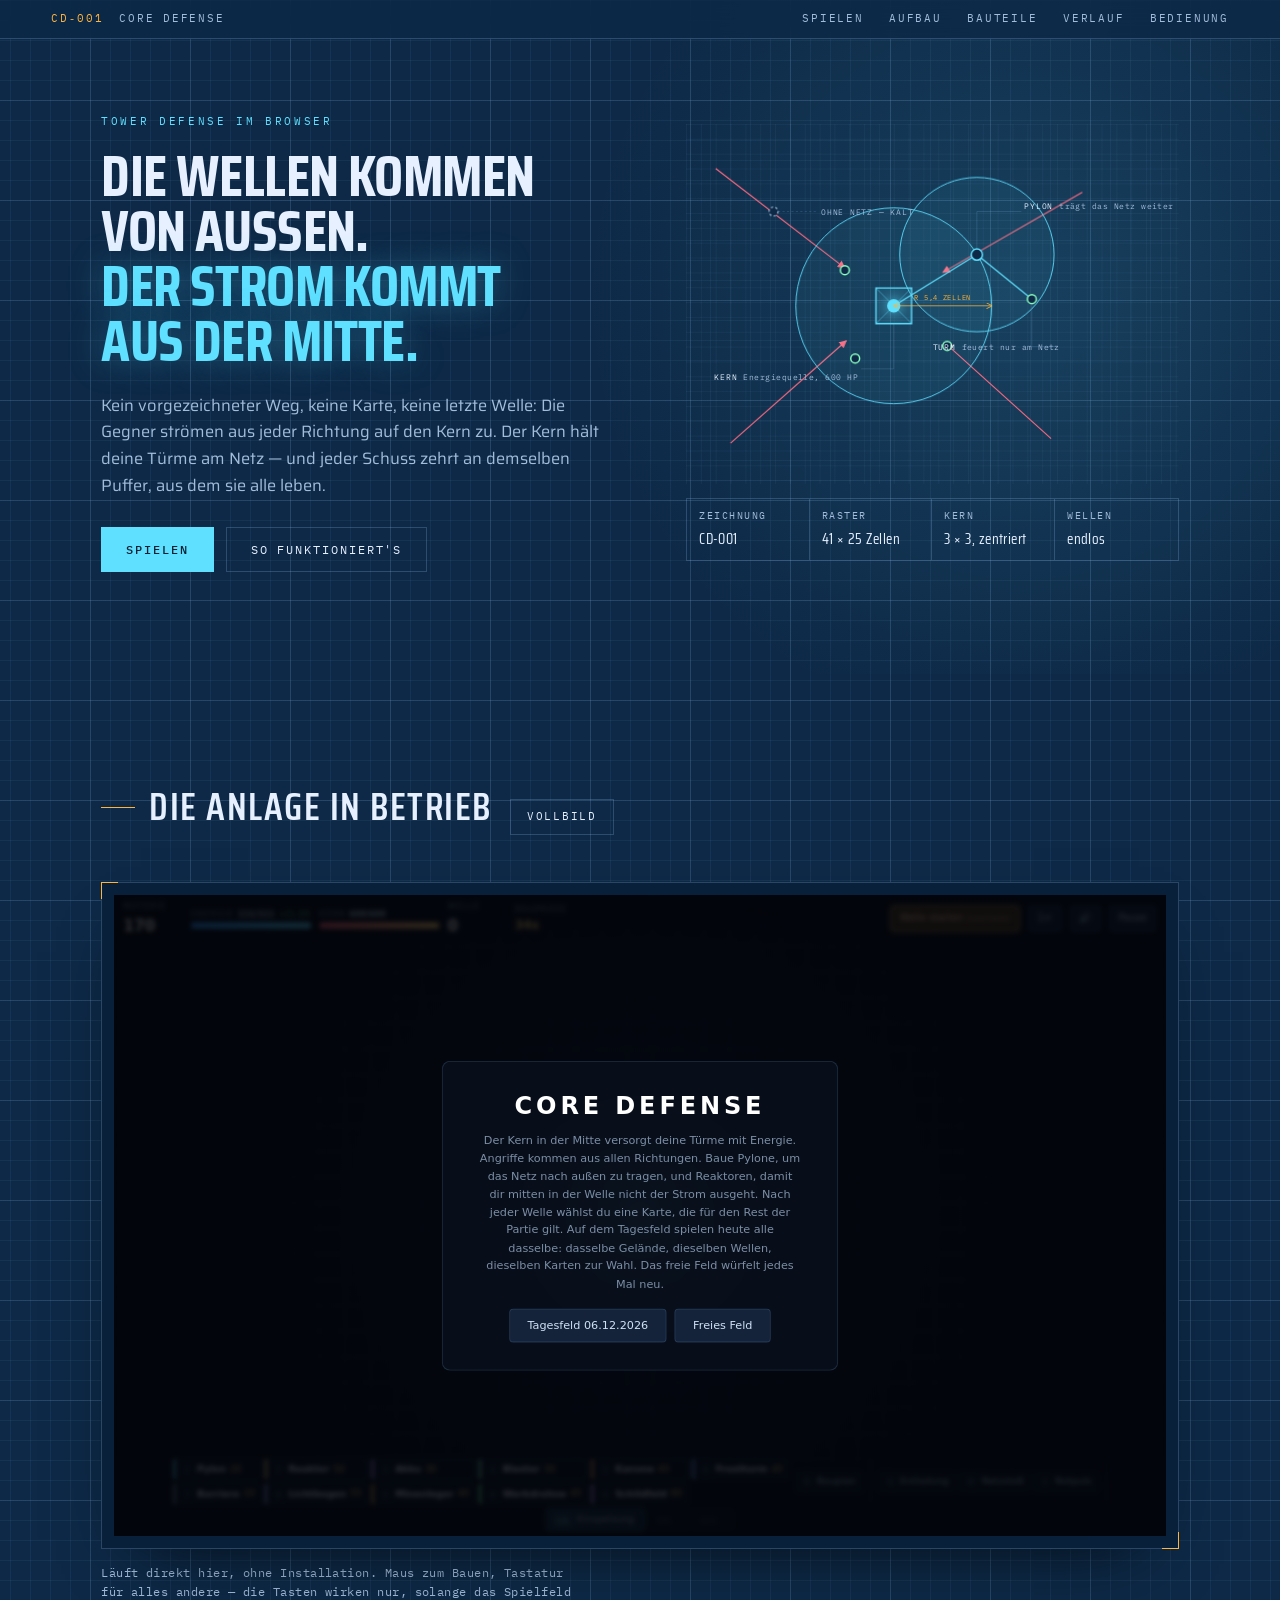
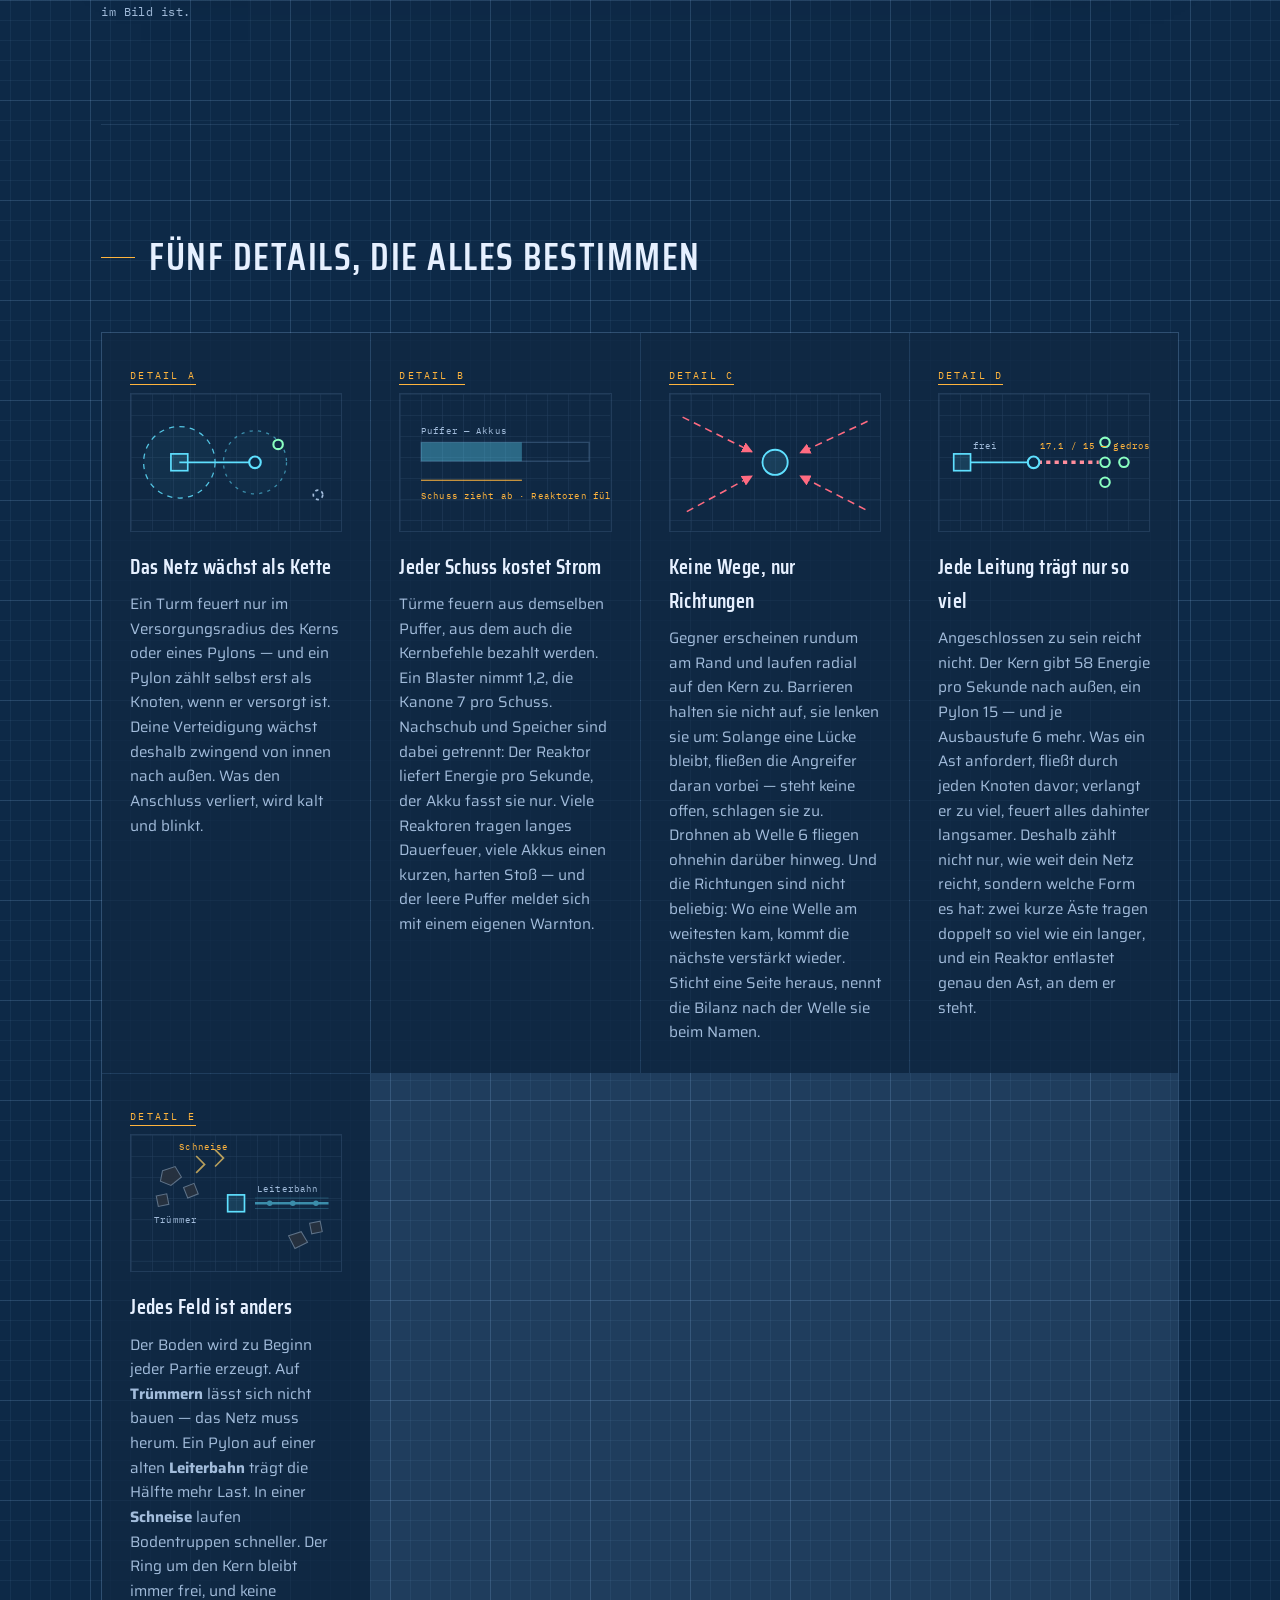
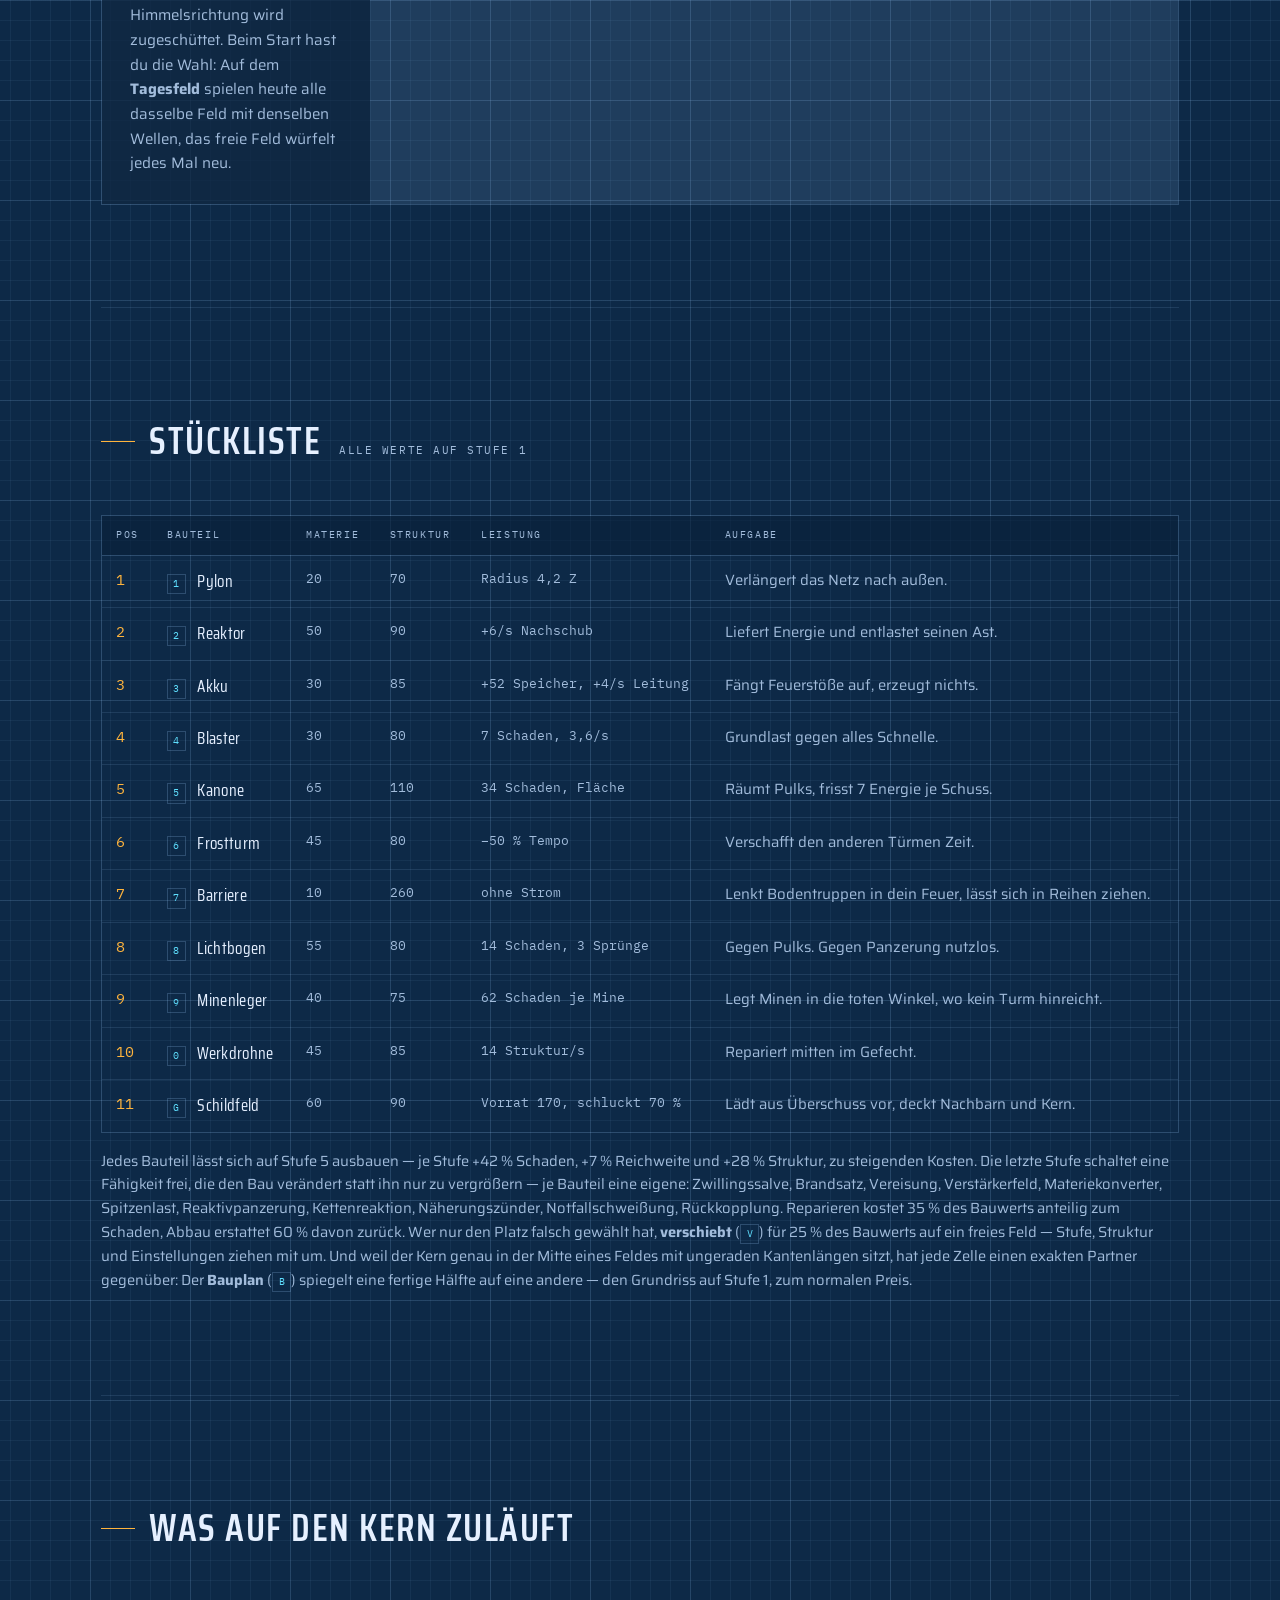
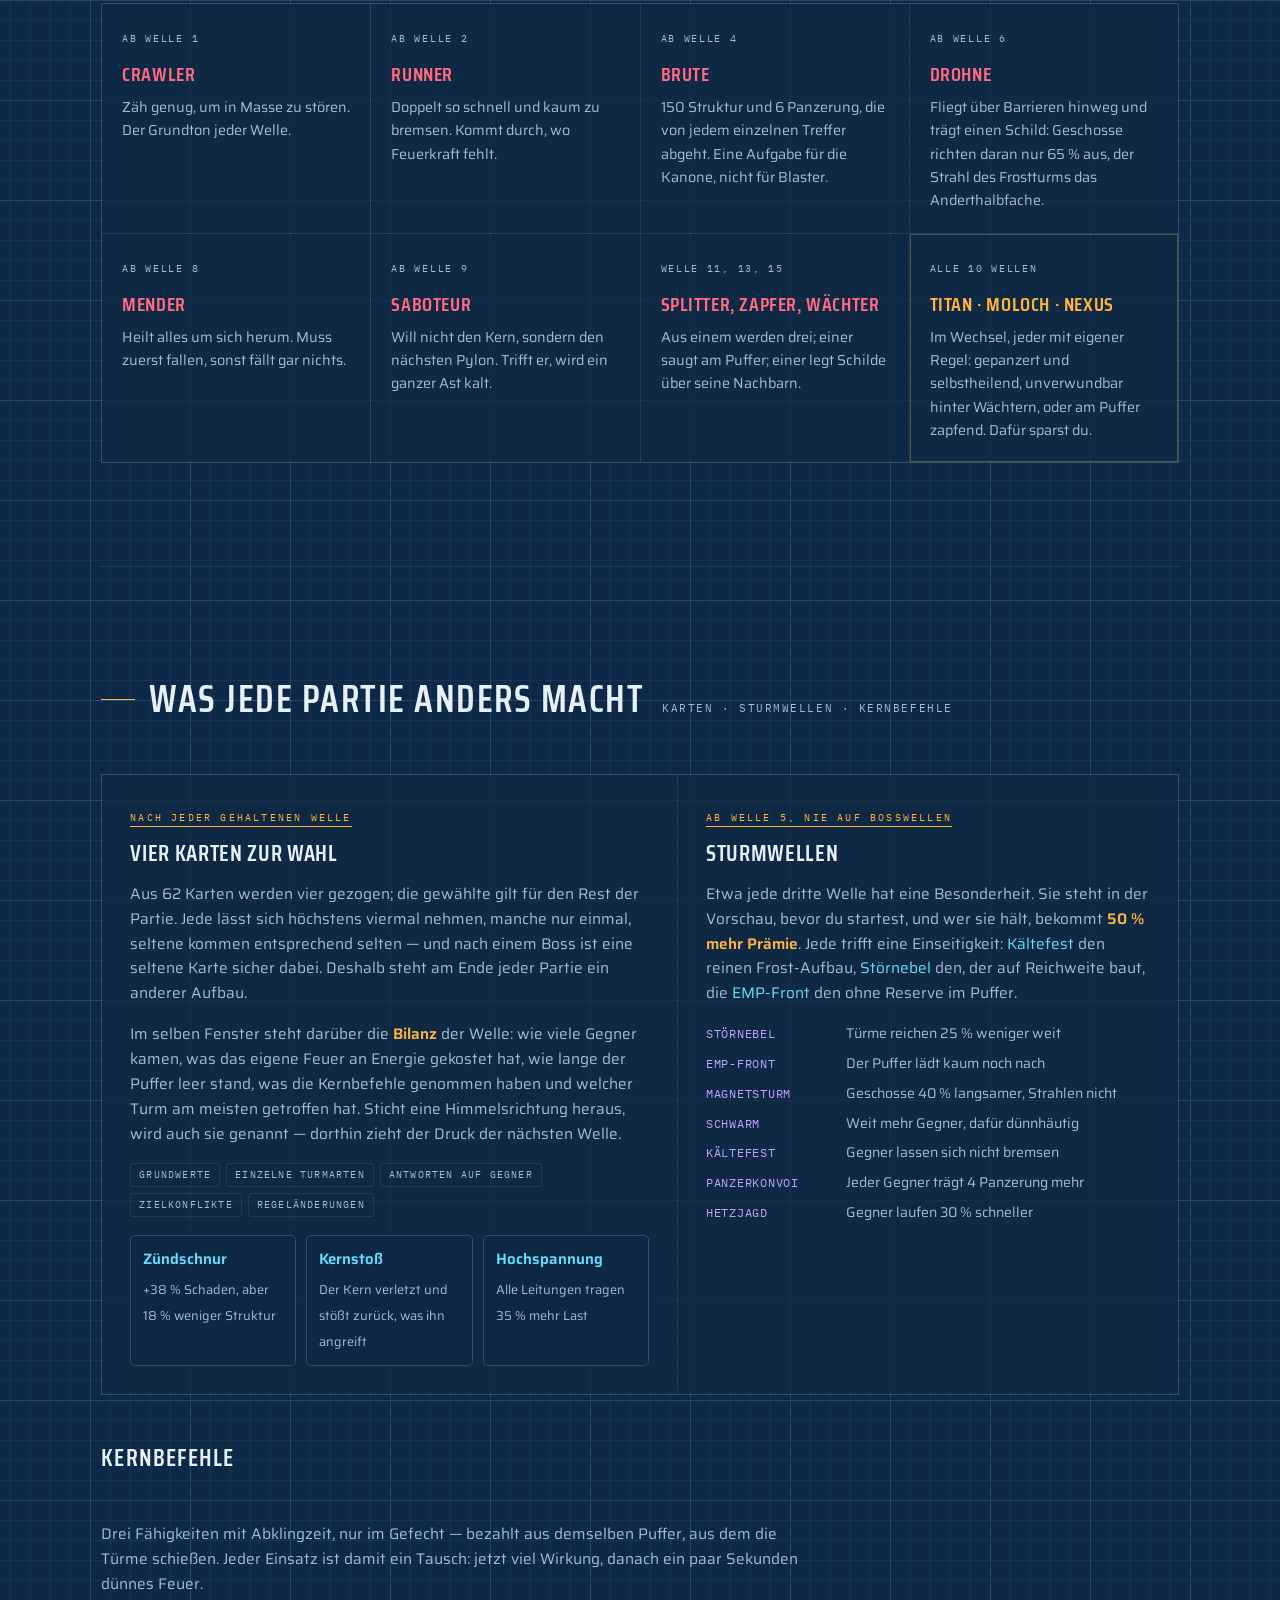
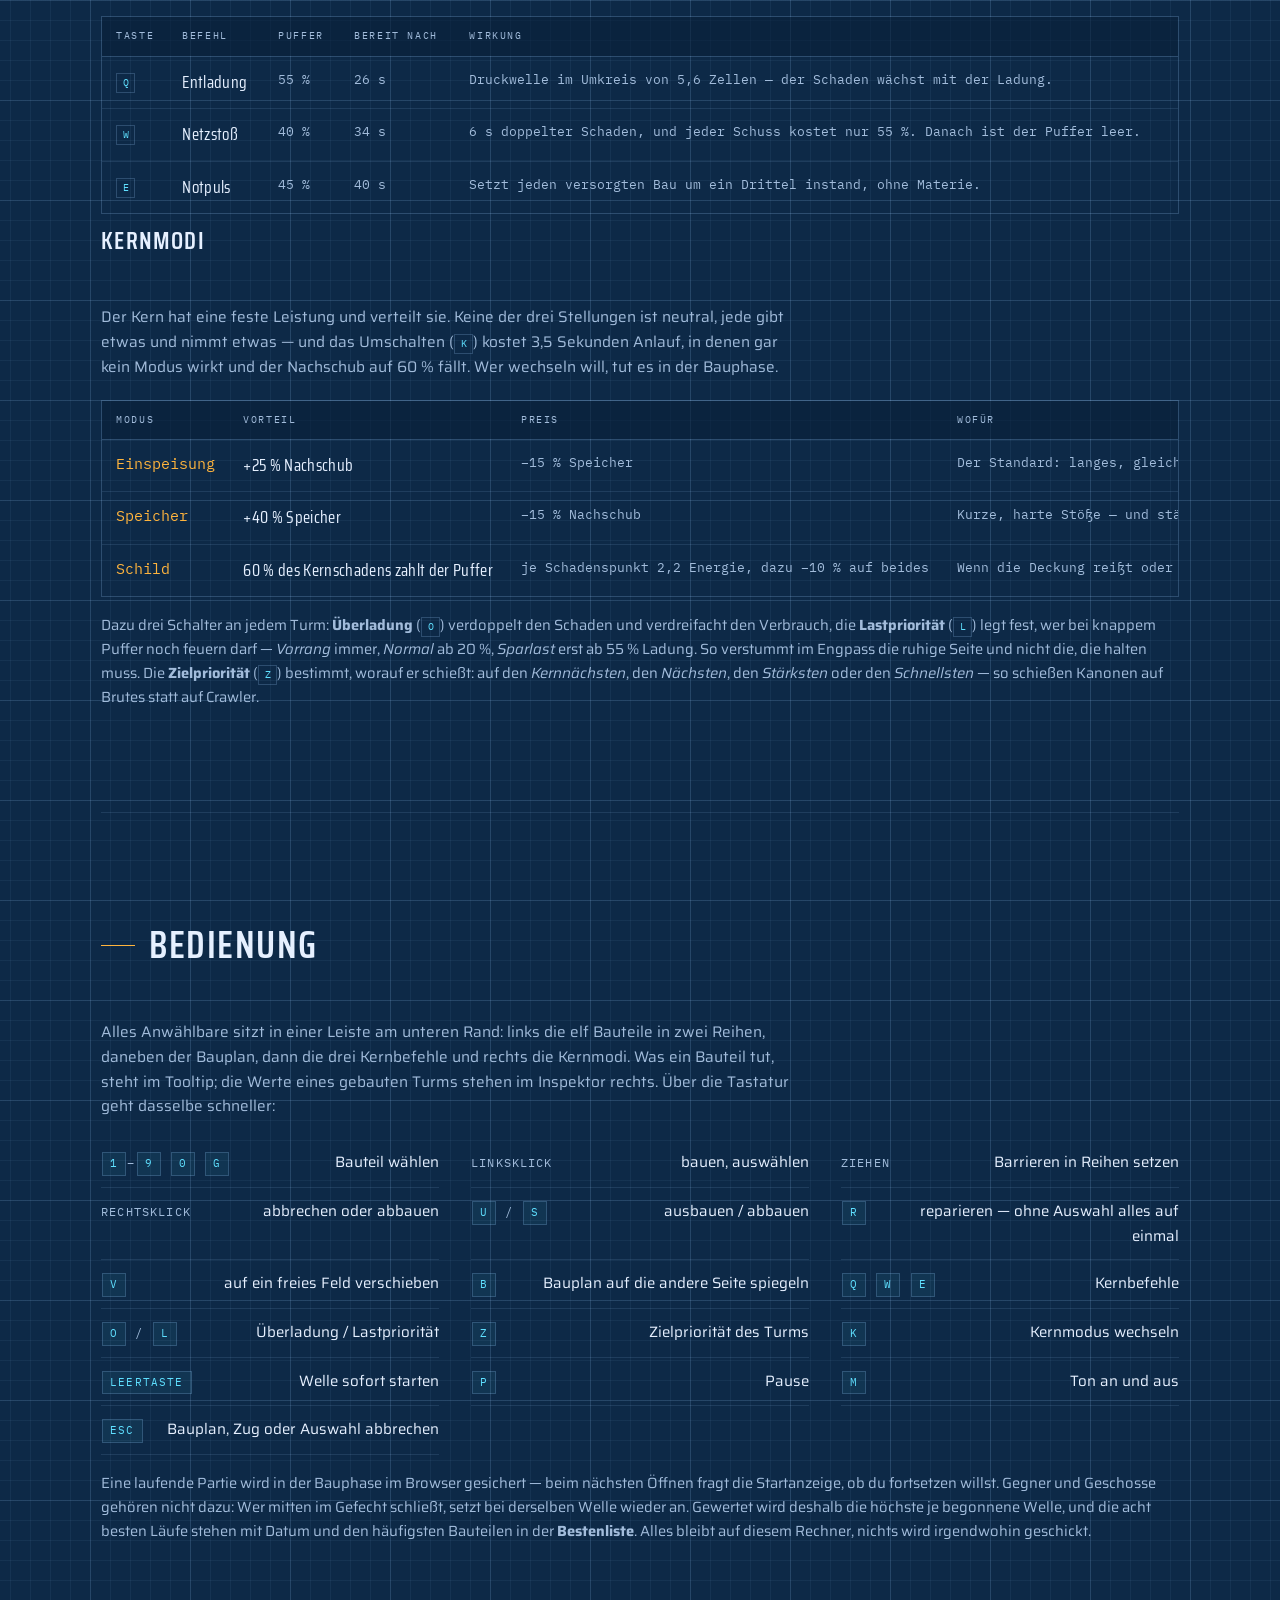
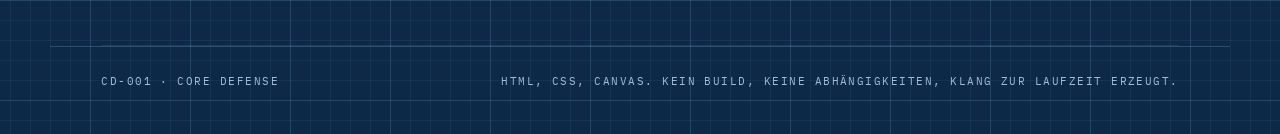
==== commit 604ceb3b: "Landingpage gegen config.js geprüft Die Seite erklärt dieselben Zahlen, die in config.js stehen, und" ====
--- a/index.html
+++ b/index.html
@@ -4,7 +4,7 @@
 <meta charset="utf-8">
 <meta name="viewport" content="width=device-width, initial-scale=1">
 <title>CORE DEFENSE — Tower Defense von innen nach außen</title>
-<meta name="description" content="Browser-Tower-Defense: Die Wellen kommen von außen, der Strom kommt aus der Mitte. Ohne Installation im Browser spielbar.">
+<meta name="description" content="Tower Defense von innen nach außen: Die Wellen kommen von außen, der Strom aus der Mitte. Läuft ohne Installation im Browser.">
 <link rel="preconnect" href="https://fonts.googleapis.com">
 <link rel="preconnect" href="https://fonts.gstatic.com" crossorigin>
 <link href="https://fonts.googleapis.com/css2?family=Saira+Condensed:wght@500;600;700&family=Saira:wght@400;500&family=IBM+Plex+Mono:wght@400;500&display=swap" rel="stylesheet">
@@ -39,13 +39,14 @@
       <span class="l-line l-accent">Der Strom kommt<br>aus der Mitte.</span>
     </h1>
     <p class="l-sub">
-      Kein Pfad, keine Karte, kein Ende: Gegner strömen aus jeder Richtung auf den Kern zu.
+      Kein vorgezeichneter Weg, keine Karte, keine letzte Welle: Die Gegner strömen aus jeder
+      Richtung auf den Kern zu.
       Der Kern hält deine Türme am Netz — und jeder Schuss zehrt an demselben Puffer,
       aus dem sie alle leben.
     </p>
     <div class="l-cta">
       <a class="l-btn l-btn-primary" href="#spielen">Spielen</a>
-      <a class="l-btn" href="#aufbau">So funktioniert es</a>
+      <a class="l-btn" href="#aufbau">So funktioniert's</a>
     </div>
   </div>
 
@@ -290,7 +291,7 @@
       </svg>
       <h3>Jeder Schuss kostet Strom</h3>
       <p>
-        Türme feuern aus demselben Puffer, der auch den Kern speist. Ein Blaster nimmt 1,2,
+        Türme feuern aus demselben Puffer, aus dem auch die Kernbefehle bezahlt werden. Ein Blaster nimmt 1,2,
         die Kanone 7 pro Schuss. Nachschub und Speicher sind dabei getrennt: Der Reaktor
         liefert Energie pro Sekunde, der Akku fasst sie nur. Viele Reaktoren tragen langes
         Dauerfeuer, viele Akkus einen kurzen, harten Stoß — und der leere Puffer meldet sich
@@ -312,11 +313,12 @@
       </svg>
       <h3>Keine Wege, nur Richtungen</h3>
       <p>
-        Gegner erscheinen rundum am Rand und laufen radial auf den Kern zu. Barrieren blocken
-        sie nicht, sie lenken: Solange eine Lücke bleibt, fließen die Angreifer daran vorbei —
+        Gegner erscheinen rundum am Rand und laufen radial auf den Kern zu. Barrieren halten sie
+        nicht auf, sie lenken sie um: Solange eine Lücke bleibt, fließen die Angreifer daran vorbei —
         steht keine offen, schlagen sie zu. Drohnen ab Welle 6 fliegen ohnehin darüber hinweg.
         Und die Richtungen sind nicht beliebig: Wo eine Welle am weitesten kam, kommt die
-        nächste verstärkt wieder — die Bilanz nennt die Seite, bevor du sie startest.
+        nächste verstärkt wieder. Sticht eine Seite heraus, nennt die Bilanz nach der Welle sie
+        beim Namen.
       </p>
     </article>
 
@@ -400,11 +402,11 @@
         <tr><td>3</td><td><span class="l-key">3</span> Akku</td><td>30</td><td>85</td><td>+52 Speicher, +4/s Leitung</td><td>Fängt Feuerstöße auf, erzeugt nichts.</td></tr>
         <tr><td>4</td><td><span class="l-key">4</span> Blaster</td><td>30</td><td>80</td><td>7 Schaden, 3,6/s</td><td>Grundlast gegen alles Schnelle.</td></tr>
         <tr><td>5</td><td><span class="l-key">5</span> Kanone</td><td>65</td><td>110</td><td>34 Schaden, Fläche</td><td>Räumt Pulks, frisst 7 Energie je Schuss.</td></tr>
-        <tr><td>6</td><td><span class="l-key">6</span> Frostturm</td><td>45</td><td>80</td><td>&minus;50 % Tempo</td><td>Kauft den anderen Türmen Zeit.</td></tr>
-        <tr><td>7</td><td><span class="l-key">7</span> Barriere</td><td>10</td><td>260</td><td>ohne Strom</td><td>Lenkt Bodentruppen in dein Feuer, in Reihen ziehbar.</td></tr>
-        <tr><td>8</td><td><span class="l-key">8</span> Lichtbogen</td><td>55</td><td>80</td><td>12 Schaden, 3 Sprünge</td><td>Gegen Pulks. Gegen Panzerung nutzlos.</td></tr>
-        <tr><td>9</td><td><span class="l-key">9</span> Minenleger</td><td>40</td><td>75</td><td>46 Schaden je Mine</td><td>Legt Minen in die toten Winkel, wo kein Turm hinreicht.</td></tr>
-        <tr><td>10</td><td><span class="l-key">0</span> Werkdrohne</td><td>45</td><td>85</td><td>14 Struktur/s</td><td>Setzt instand, während gekämpft wird.</td></tr>
+        <tr><td>6</td><td><span class="l-key">6</span> Frostturm</td><td>45</td><td>80</td><td>&minus;50 % Tempo</td><td>Verschafft den anderen Türmen Zeit.</td></tr>
+        <tr><td>7</td><td><span class="l-key">7</span> Barriere</td><td>10</td><td>260</td><td>ohne Strom</td><td>Lenkt Bodentruppen in dein Feuer, lässt sich in Reihen ziehen.</td></tr>
+        <tr><td>8</td><td><span class="l-key">8</span> Lichtbogen</td><td>55</td><td>80</td><td>14 Schaden, 3 Sprünge</td><td>Gegen Pulks. Gegen Panzerung nutzlos.</td></tr>
+        <tr><td>9</td><td><span class="l-key">9</span> Minenleger</td><td>40</td><td>75</td><td>62 Schaden je Mine</td><td>Legt Minen in die toten Winkel, wo kein Turm hinreicht.</td></tr>
+        <tr><td>10</td><td><span class="l-key">0</span> Werkdrohne</td><td>45</td><td>85</td><td>14 Struktur/s</td><td>Repariert mitten im Gefecht.</td></tr>
         <tr><td>11</td><td><span class="l-key">G</span> Schildfeld</td><td>60</td><td>90</td><td>Vorrat 170, schluckt 70 %</td><td>Lädt aus Überschuss vor, deckt Nachbarn und Kern.</td></tr>
       </tbody>
     </table>
@@ -412,8 +414,9 @@
   <p class="l-parts-note">
     Jedes Bauteil lässt sich auf Stufe 5 ausbauen — je Stufe +42 % Schaden, +7 % Reichweite
     und +28 % Struktur, zu steigenden Kosten. Die letzte Stufe schaltet eine Fähigkeit frei,
-    die den Bau verändert statt ihn nur zu vergrößern: Zwillingssalve, Brandsatz, Vereisung,
-    Verstärkerfeld, Materiekonverter, Reaktivpanzerung. Reparieren kostet 35 % des Bauwerts
+    die den Bau verändert statt ihn nur zu vergrößern — je Bauteil eine eigene:
+    Zwillingssalve, Brandsatz, Vereisung, Verstärkerfeld, Materiekonverter, Spitzenlast,
+    Reaktivpanzerung, Kettenreaktion, Näherungszünder, Notfallschweißung, Rückkopplung. Reparieren kostet 35 % des Bauwerts
     anteilig zum Schaden, Abbau erstattet 60 % davon zurück. Wer nur den Platz falsch gewählt
     hat, <b>verschiebt</b> (<span class="l-key">V</span>) für 25 % des Bauwerts auf ein freies
     Feld — Stufe, Struktur und Einstellungen ziehen mit um. Und weil der Kern genau in der
@@ -429,7 +432,7 @@
   <ul class="l-load-grid">
     <li><span class="l-load-when">ab Welle 1</span><h3>Crawler</h3><p>Zäh genug, um in Masse zu stören. Der Grundton jeder Welle.</p></li>
     <li><span class="l-load-when">ab Welle 2</span><h3>Runner</h3><p>Doppelt so schnell und kaum zu bremsen. Kommt durch, wo Feuerkraft fehlt.</p></li>
-    <li><span class="l-load-when">ab Welle 4</span><h3>Brute</h3><p>150 Struktur und 6 Panzerung, die jeder Treffer einzeln abziehen muss. Eine Aufgabe für die Kanone, nicht für Blaster.</p></li>
+    <li><span class="l-load-when">ab Welle 4</span><h3>Brute</h3><p>150 Struktur und 6 Panzerung, die von jedem einzelnen Treffer abgeht. Eine Aufgabe für die Kanone, nicht für Blaster.</p></li>
     <li><span class="l-load-when">ab Welle 6</span><h3>Drohne</h3><p>Fliegt über Barrieren hinweg und trägt einen Schild: Geschosse richten daran nur 65 % aus, der Strahl des Frostturms das Anderthalbfache.</p></li>
     <li><span class="l-load-when">ab Welle 8</span><h3>Mender</h3><p>Heilt alles um sich herum. Muss zuerst fallen, sonst fällt gar nichts.</p></li>
     <li><span class="l-load-when">ab Welle 9</span><h3>Saboteur</h3><p>Will nicht den Kern, sondern den nächsten Pylon. Trifft er, wird ein ganzer Ast kalt.</p></li>
@@ -450,13 +453,19 @@
       <span class="l-mark">Nach jeder gehaltenen Welle</span>
       <h3>Vier Karten zur Wahl</h3>
       <p>
-        Aus 57 Karten werden vier gezogen; die gewählte gilt für den Rest der Partie.
-        Jede lässt sich höchstens viermal nehmen, manche nur einmal, seltene erscheinen
-        seltener — und nach einem Boss ist eine seltene Karte sicher dabei. Deshalb steht
+        Aus 62 Karten werden vier gezogen; die gewählte gilt für den Rest der Partie.
+        Jede lässt sich höchstens viermal nehmen, manche nur einmal, seltene kommen
+        entsprechend selten — und nach einem Boss ist eine seltene Karte sicher dabei. Deshalb steht
         am Ende jeder Partie ein anderer Aufbau.
       </p>
+      <p>
+        Im selben Fenster steht darüber die <b>Bilanz</b> der Welle: wie viele Gegner kamen,
+        was das eigene Feuer an Energie gekostet hat, wie lange der Puffer leer stand, was die
+        Kernbefehle genommen haben und welcher Turm am meisten getroffen hat. Sticht eine
+        Himmelsrichtung heraus, wird auch sie genannt — dorthin zieht der Druck der nächsten Welle.
+      </p>
       <ul class="l-chips">
-        <li>Grundwerte</li><li>je Turmart</li><li>Antworten auf Gegner</li>
+        <li>Grundwerte</li><li>einzelne Turmarten</li><li>Antworten auf Gegner</li>
         <li>Zielkonflikte</li><li>Regeländerungen</li>
       </ul>
       <div class="l-cards-demo" aria-hidden="true">
@@ -470,13 +479,13 @@
       <span class="l-mark">Ab Welle 5, nie auf Bosswellen</span>
       <h3>Sturmwellen</h3>
       <p>
-        Etwa jede dritte Welle bringt eine Eigenschaft mit. Sie steht in der Vorschau,
-        bevor du startest, und wer sie hält, bekommt <b>50 % mehr Prämie</b>. Jede zielt
-        auf eine Einseitigkeit: <i>Kältefest</i> trifft den reinen Frost-Aufbau,
-        <i>Störnebel</i> den auf Reichweite gebauten, <i>EMP-Front</i> den ohne Reserve.
+        Etwa jede dritte Welle hat eine Besonderheit. Sie steht in der Vorschau,
+        bevor du startest, und wer sie hält, bekommt <b>50 % mehr Prämie</b>. Jede trifft
+        eine Einseitigkeit: <i>Kältefest</i> den reinen Frost-Aufbau, <i>Störnebel</i> den,
+        der auf Reichweite baut, die <i>EMP-Front</i> den ohne Reserve im Puffer.
       </p>
       <dl class="l-storms">
-        <div><dt>Störnebel</dt><dd>Türme sehen 25 % kürzer</dd></div>
+        <div><dt>Störnebel</dt><dd>Türme reichen 25 % weniger weit</dd></div>
         <div><dt>EMP-Front</dt><dd>Der Puffer lädt kaum noch nach</dd></div>
         <div><dt>Magnetsturm</dt><dd>Geschosse 40 % langsamer, Strahlen nicht</dd></div>
         <div><dt>Schwarm</dt><dd>Weit mehr Gegner, dafür dünnhäutig</dd></div>
@@ -502,7 +511,7 @@
         <tr><td><span class="l-key">Q</span></td><td>Entladung</td><td>55 %</td><td>26 s</td>
             <td>Druckwelle im Umkreis von 5,6 Zellen — der Schaden wächst mit der Ladung.</td></tr>
         <tr><td><span class="l-key">W</span></td><td>Netzstoß</td><td>40 %</td><td>34 s</td>
-            <td>6 s doppelter Schaden bei 55 % Verbrauch. Danach ist der Puffer leer.</td></tr>
+            <td>6 s doppelter Schaden, und jeder Schuss kostet nur 55 %. Danach ist der Puffer leer.</td></tr>
         <tr><td><span class="l-key">E</span></td><td>Notpuls</td><td>45 %</td><td>40 s</td>
             <td>Setzt jeden versorgten Bau um ein Drittel instand, ohne Materie.</td></tr>
       </tbody>
@@ -532,27 +541,33 @@
   </div>
 
   <p class="l-parts-note">
-    Dazu drei Schalter an jedem Turm: <b>Überladung</b> (<span class="l-key">O</span>) gibt
-    doppelten Schaden für den dreifachen Energiehunger, die <b>Lastpriorität</b>
+    Dazu drei Schalter an jedem Turm: <b>Überladung</b> (<span class="l-key">O</span>) verdoppelt
+    den Schaden und verdreifacht den Verbrauch, die <b>Lastpriorität</b>
     (<span class="l-key">L</span>) legt fest, wer bei knappem Puffer noch feuern darf —
     <i>Vorrang</i> immer, <i>Normal</i> ab 20 %, <i>Sparlast</i> erst ab 55 % Ladung.
     So verstummt im Engpass die ruhige Seite und nicht die, die halten muss.
     Die <b>Zielpriorität</b> (<span class="l-key">Z</span>) bestimmt, worauf er schießt:
     auf den <i>Kernnächsten</i>, den <i>Nächsten</i>, den <i>Stärksten</i> oder den
-    <i>Schnellsten</i> — so wandern Kanonen auf Brutes statt auf Crawler.
+    <i>Schnellsten</i> — so schießen Kanonen auf Brutes statt auf Crawler.
   </p>
 </section>
 
 <!-- ============ Bedienung ============ -->
 <section id="bedienung" class="l-controls l-reveal">
   <div class="l-sec-head"><h2>Bedienung</h2></div>
+  <p class="l-run-lead">
+    Alles Anwählbare sitzt in einer Leiste am unteren Rand: links die elf Bauteile in zwei
+    Reihen, daneben der Bauplan, dann die drei Kernbefehle und rechts die Kernmodi. Was ein
+    Bauteil tut, steht im Tooltip; die Werte eines gebauten Turms stehen im Inspektor rechts.
+    Über die Tastatur geht dasselbe schneller:
+  </p>
   <dl class="l-keys">
     <div><dt><kbd>1</kbd>&ndash;<kbd>9</kbd> <kbd>0</kbd> <kbd>G</kbd></dt><dd>Bauteil wählen</dd></div>
     <div><dt>Linksklick</dt><dd>bauen, auswählen</dd></div>
     <div><dt>Ziehen</dt><dd>Barrieren in Reihen setzen</dd></div>
     <div><dt>Rechtsklick</dt><dd>abbrechen oder abbauen</dd></div>
     <div><dt><kbd>U</kbd> / <kbd>S</kbd></dt><dd>ausbauen / abbauen</dd></div>
-    <div><dt><kbd>R</kbd></dt><dd>reparieren</dd></div>
+    <div><dt><kbd>R</kbd></dt><dd>reparieren — ohne Auswahl alles auf einmal</dd></div>
     <div><dt><kbd>V</kbd></dt><dd>auf ein freies Feld verschieben</dd></div>
     <div><dt><kbd>B</kbd></dt><dd>Bauplan auf die andere Seite spiegeln</dd></div>
     <div><dt><kbd>Q</kbd> <kbd>W</kbd> <kbd>E</kbd></dt><dd>Kernbefehle</dd></div>
@@ -562,7 +577,7 @@
     <div><dt><kbd>Leertaste</kbd></dt><dd>Welle sofort starten</dd></div>
     <div><dt><kbd>P</kbd></dt><dd>Pause</dd></div>
     <div><dt><kbd>M</kbd></dt><dd>Ton an und aus</dd></div>
-    <div><dt><kbd>Esc</kbd></dt><dd>Auswahl aufheben</dd></div>
+    <div><dt><kbd>Esc</kbd></dt><dd>Bauplan, Zug oder Auswahl abbrechen</dd></div>
   </dl>
   <p class="l-parts-note">
     Eine laufende Partie wird in der Bauphase im Browser gesichert — beim nächsten Öffnen
@@ -578,7 +593,7 @@
 
 <footer class="l-foot">
   <span>CD-001 · Core Defense</span>
-  <span>HTML, CSS, Canvas. Kein Build, keine Abhängigkeiten, Sound zur Laufzeit erzeugt.</span>
+  <span>HTML, CSS, Canvas. Kein Build, keine Abhängigkeiten, Klang zur Laufzeit erzeugt.</span>
 </footer>
 
 <script src="js/config.js"></script>
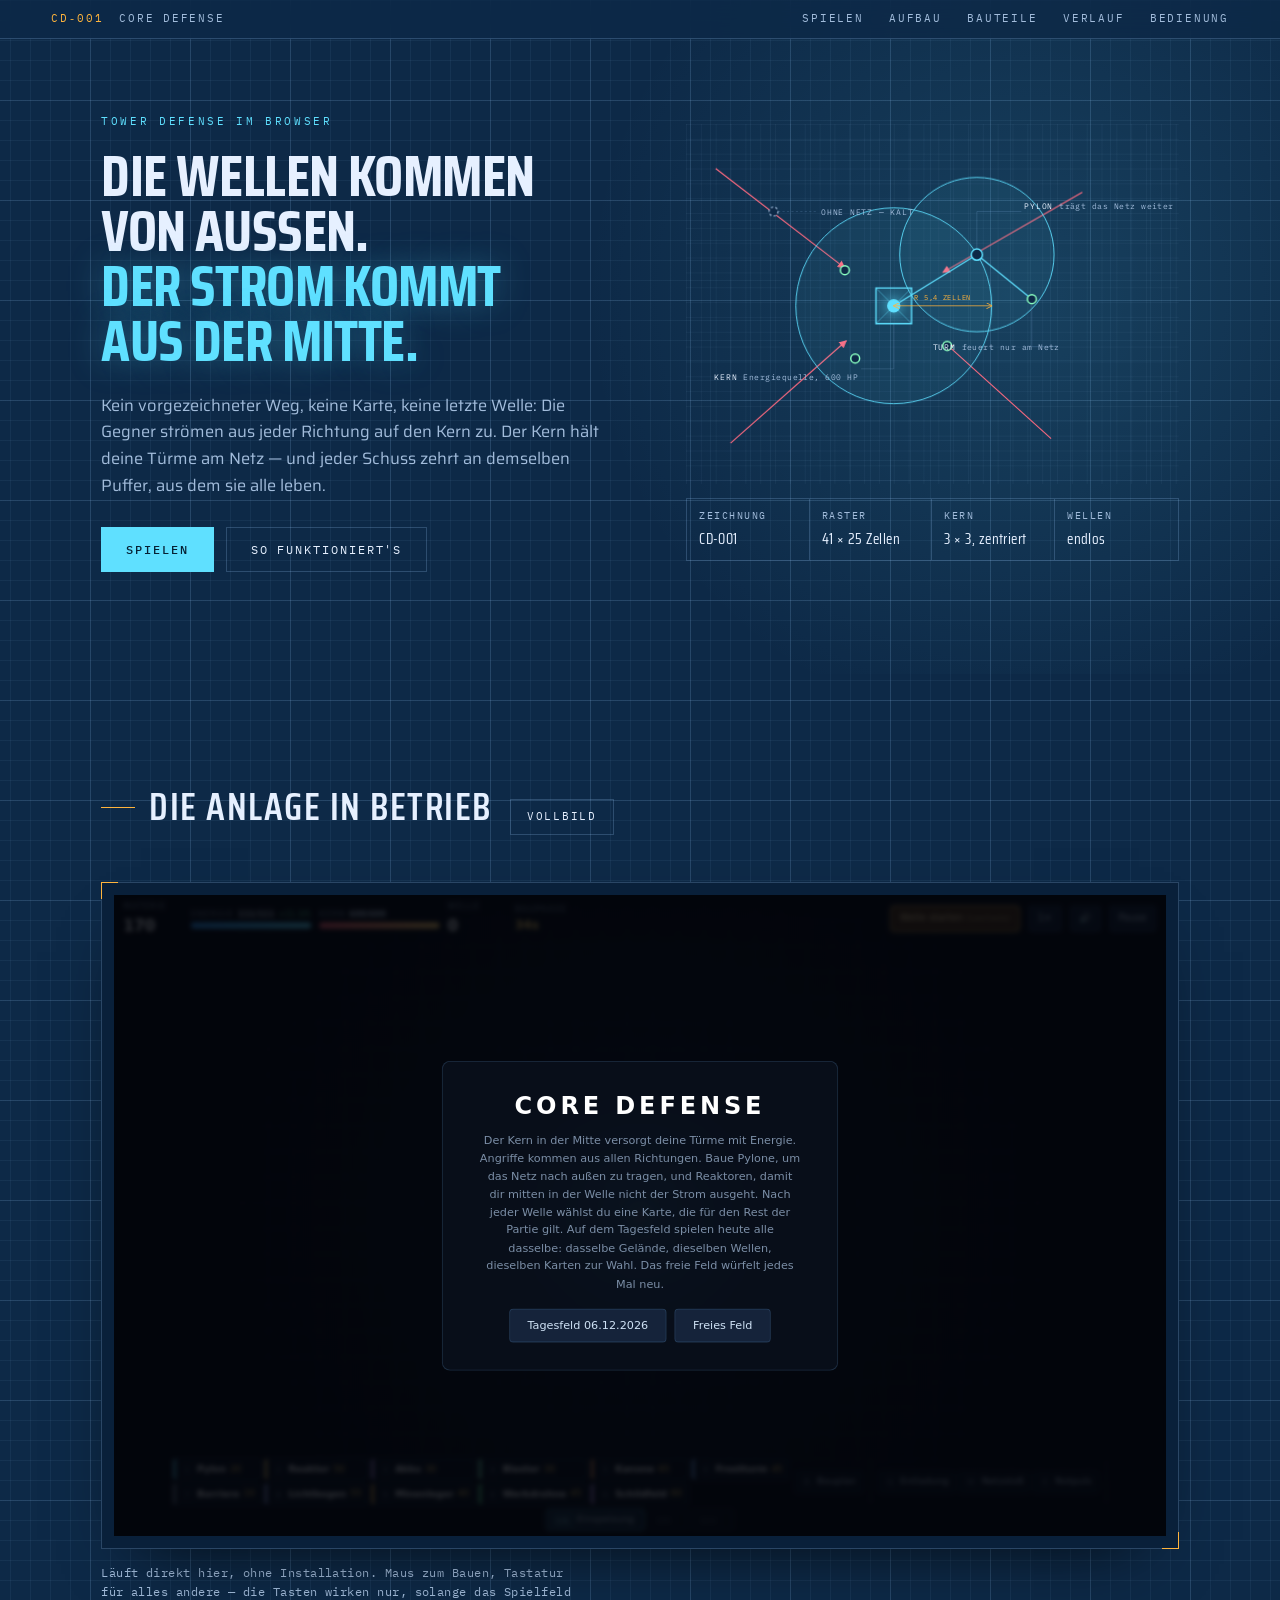
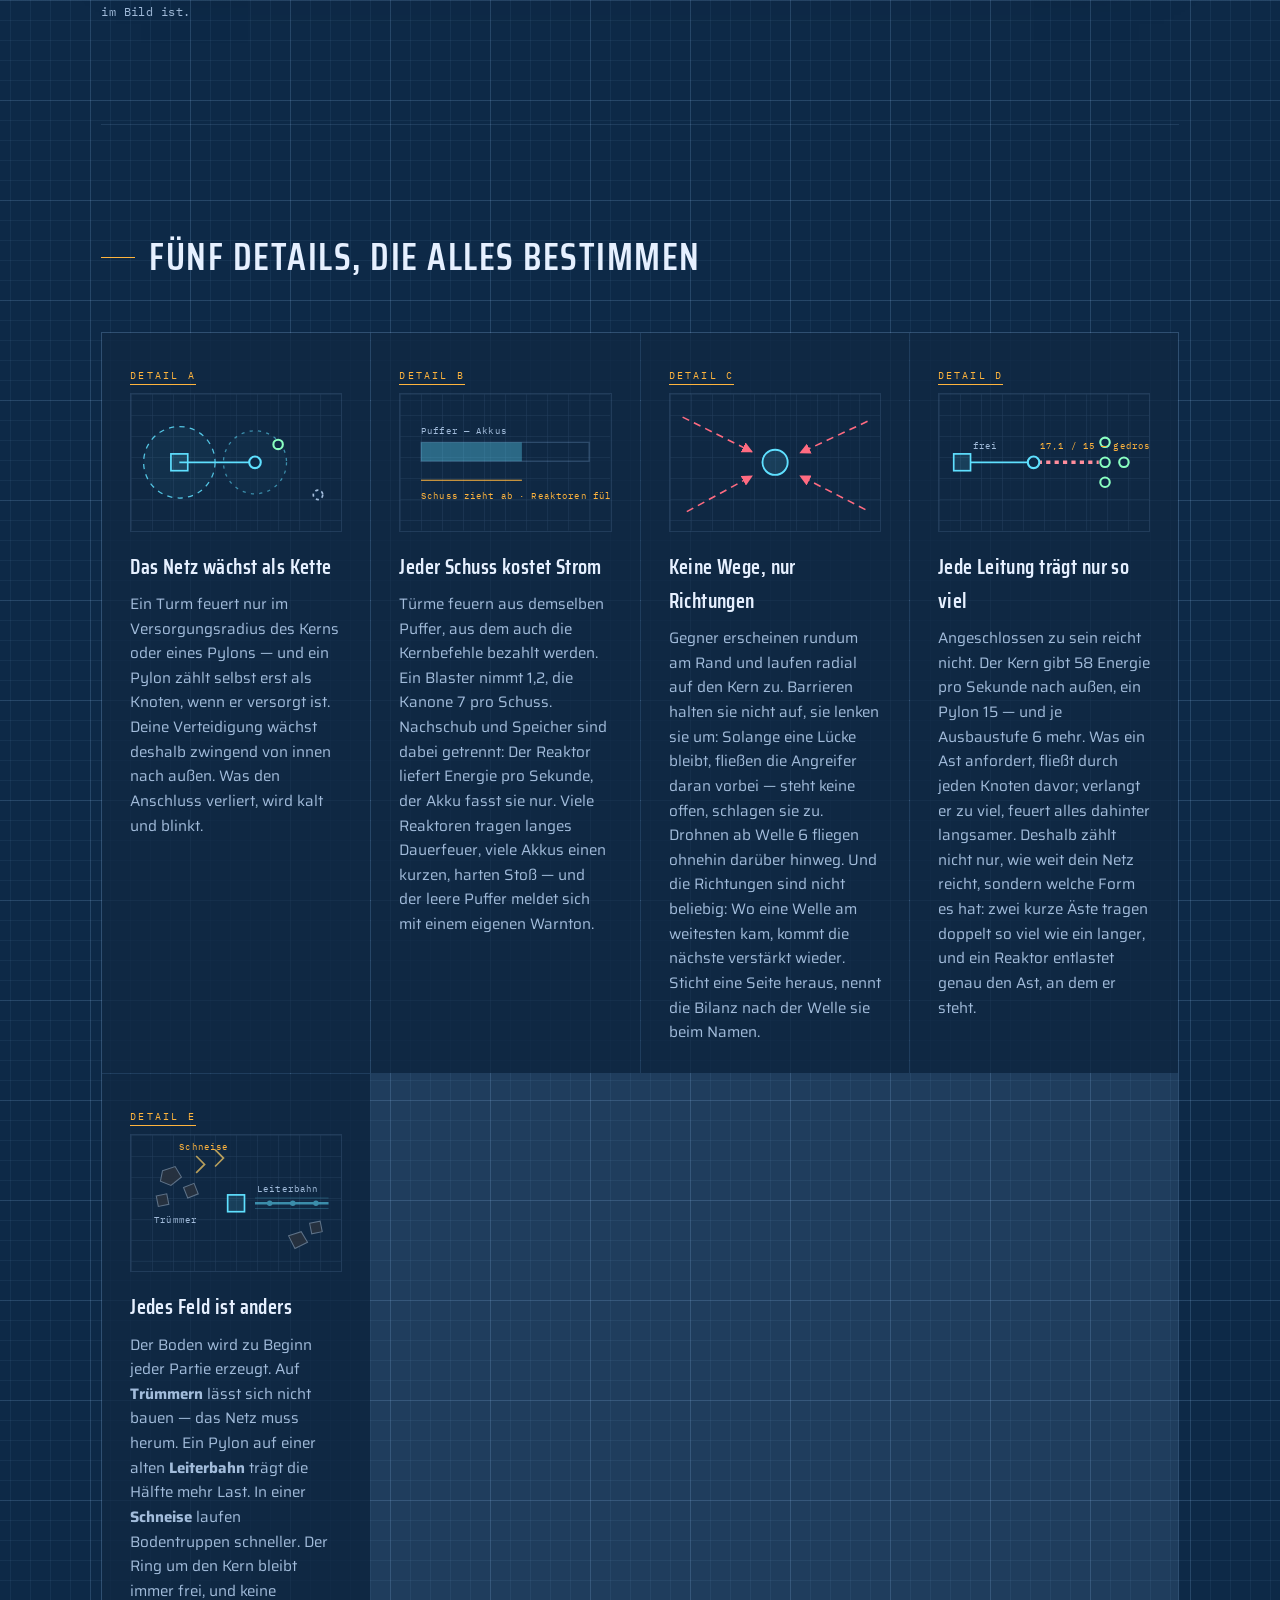
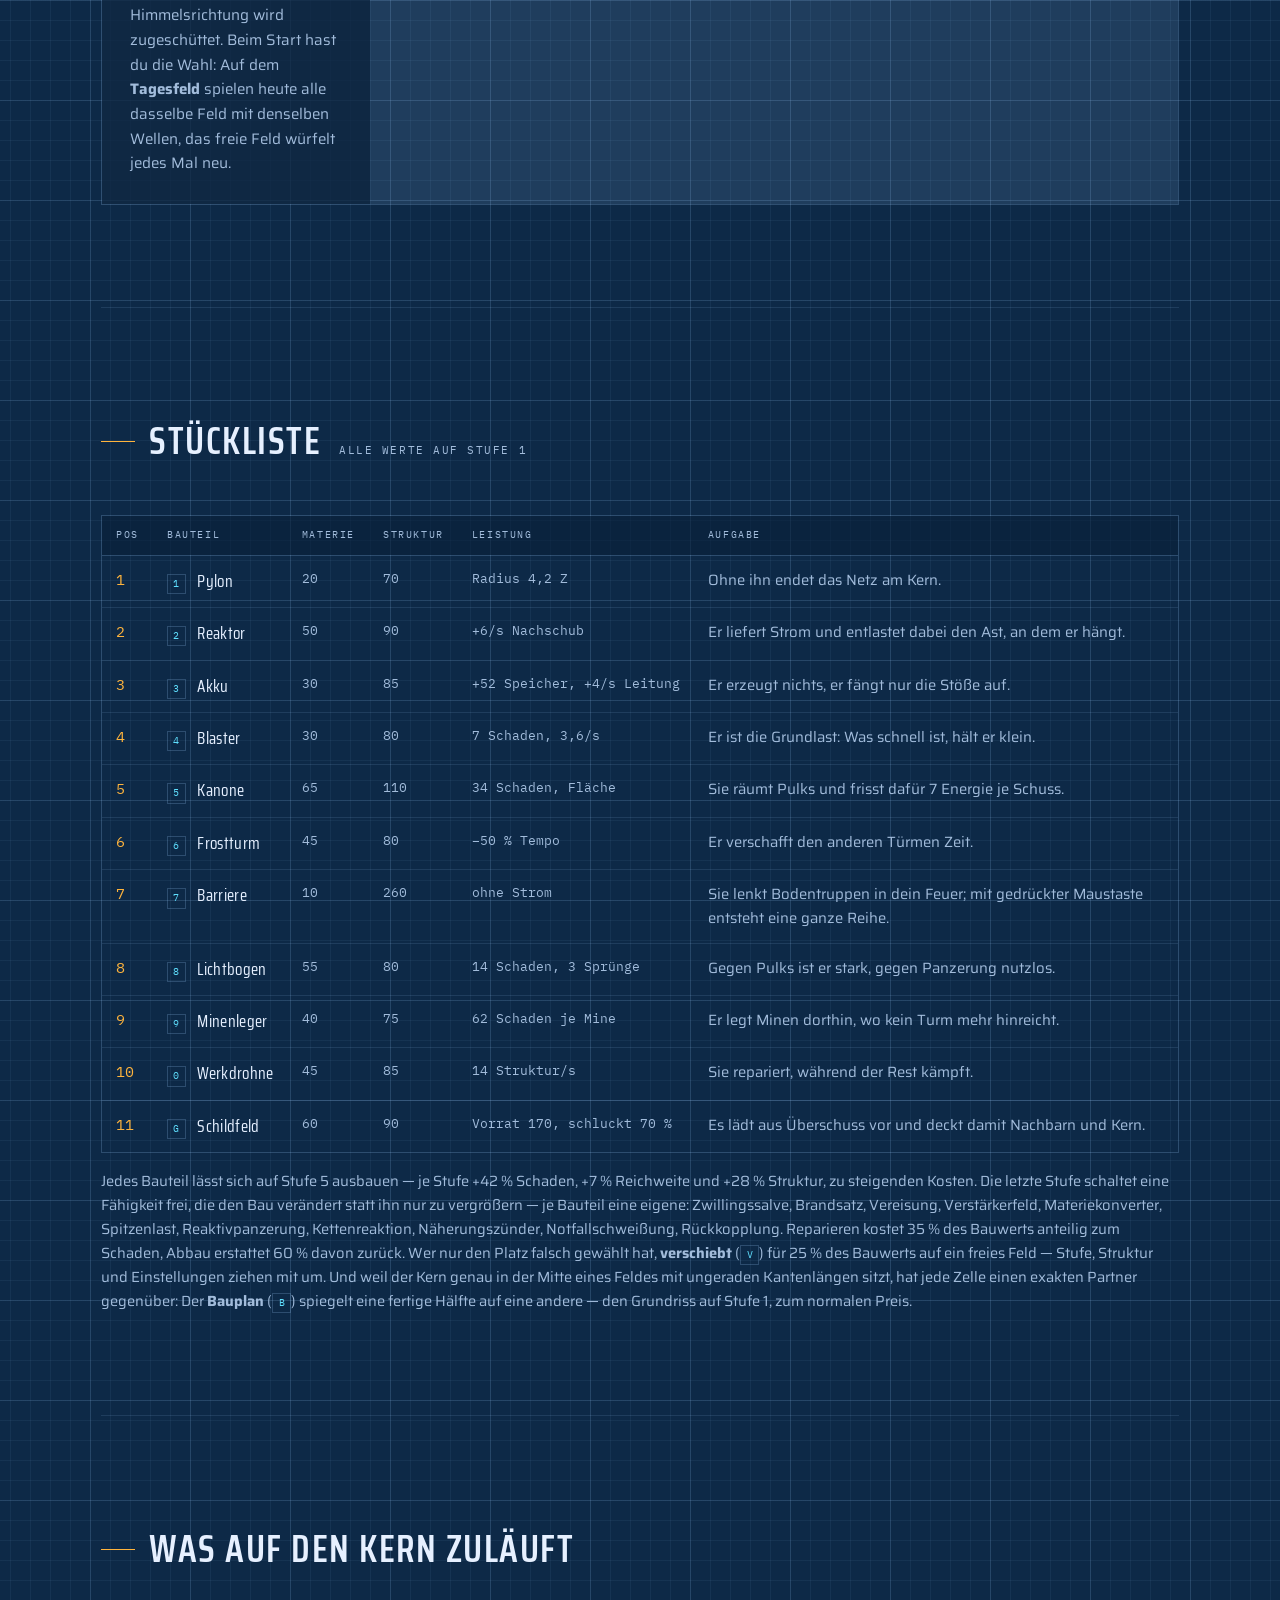
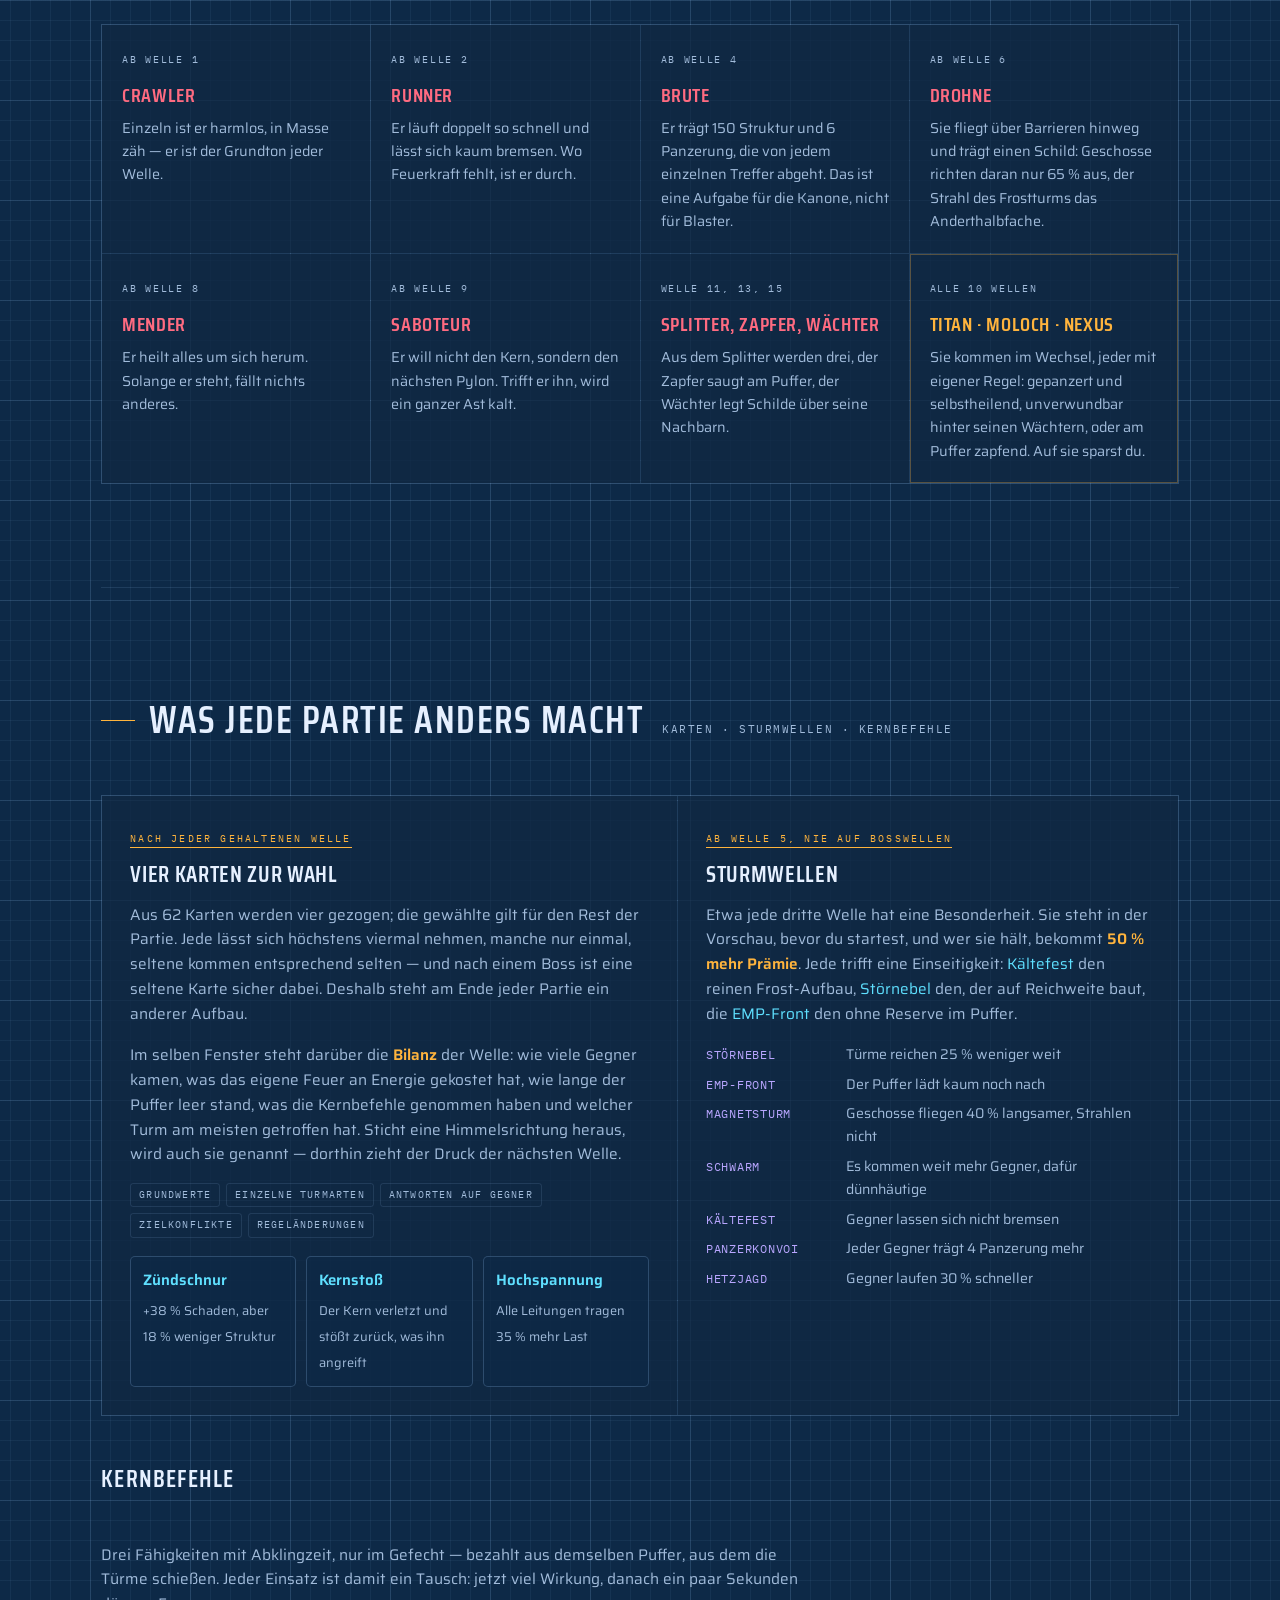
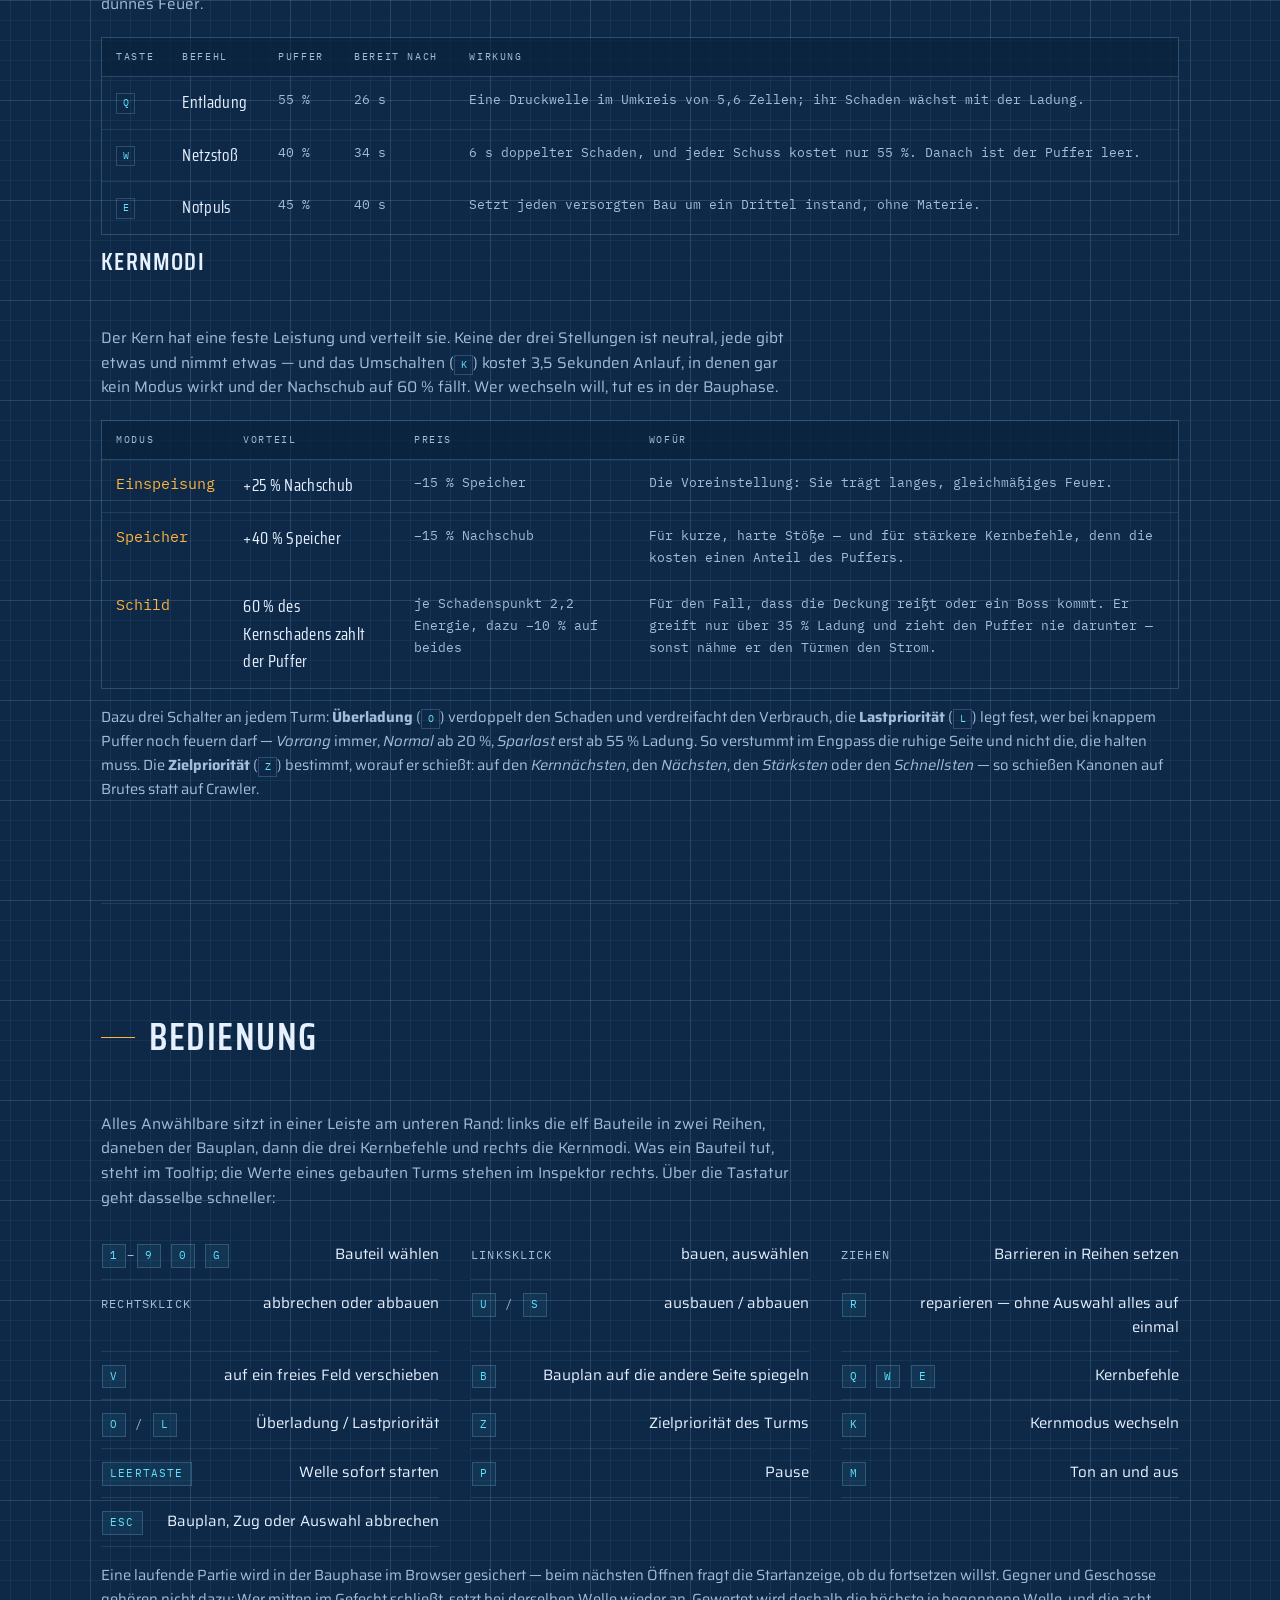
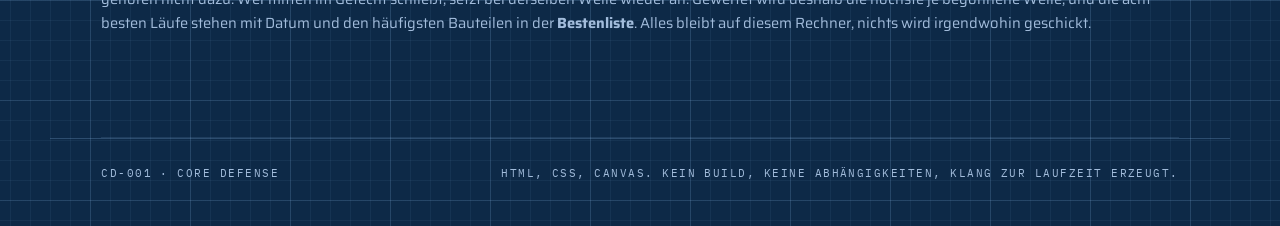
==== commit 44230479: "Die kurzen Zeilen zu Sätzen gemacht Die Merkzettel-Zeilen der Landingpage — Stückliste, Gegnerliste," ====
--- a/index.html
+++ b/index.html
@@ -397,17 +397,17 @@
         <tr><th>Pos</th><th>Bauteil</th><th>Materie</th><th>Struktur</th><th>Leistung</th><th>Aufgabe</th></tr>
       </thead>
       <tbody>
-        <tr><td>1</td><td><span class="l-key">1</span> Pylon</td><td>20</td><td>70</td><td>Radius 4,2 Z</td><td>Verlängert das Netz nach außen.</td></tr>
-        <tr><td>2</td><td><span class="l-key">2</span> Reaktor</td><td>50</td><td>90</td><td>+6/s Nachschub</td><td>Liefert Energie und entlastet seinen Ast.</td></tr>
-        <tr><td>3</td><td><span class="l-key">3</span> Akku</td><td>30</td><td>85</td><td>+52 Speicher, +4/s Leitung</td><td>Fängt Feuerstöße auf, erzeugt nichts.</td></tr>
-        <tr><td>4</td><td><span class="l-key">4</span> Blaster</td><td>30</td><td>80</td><td>7 Schaden, 3,6/s</td><td>Grundlast gegen alles Schnelle.</td></tr>
-        <tr><td>5</td><td><span class="l-key">5</span> Kanone</td><td>65</td><td>110</td><td>34 Schaden, Fläche</td><td>Räumt Pulks, frisst 7 Energie je Schuss.</td></tr>
-        <tr><td>6</td><td><span class="l-key">6</span> Frostturm</td><td>45</td><td>80</td><td>&minus;50 % Tempo</td><td>Verschafft den anderen Türmen Zeit.</td></tr>
-        <tr><td>7</td><td><span class="l-key">7</span> Barriere</td><td>10</td><td>260</td><td>ohne Strom</td><td>Lenkt Bodentruppen in dein Feuer, lässt sich in Reihen ziehen.</td></tr>
-        <tr><td>8</td><td><span class="l-key">8</span> Lichtbogen</td><td>55</td><td>80</td><td>14 Schaden, 3 Sprünge</td><td>Gegen Pulks. Gegen Panzerung nutzlos.</td></tr>
-        <tr><td>9</td><td><span class="l-key">9</span> Minenleger</td><td>40</td><td>75</td><td>62 Schaden je Mine</td><td>Legt Minen in die toten Winkel, wo kein Turm hinreicht.</td></tr>
-        <tr><td>10</td><td><span class="l-key">0</span> Werkdrohne</td><td>45</td><td>85</td><td>14 Struktur/s</td><td>Repariert mitten im Gefecht.</td></tr>
-        <tr><td>11</td><td><span class="l-key">G</span> Schildfeld</td><td>60</td><td>90</td><td>Vorrat 170, schluckt 70 %</td><td>Lädt aus Überschuss vor, deckt Nachbarn und Kern.</td></tr>
+        <tr><td>1</td><td><span class="l-key">1</span> Pylon</td><td>20</td><td>70</td><td>Radius 4,2 Z</td><td>Ohne ihn endet das Netz am Kern.</td></tr>
+        <tr><td>2</td><td><span class="l-key">2</span> Reaktor</td><td>50</td><td>90</td><td>+6/s Nachschub</td><td>Er liefert Strom und entlastet dabei den Ast, an dem er hängt.</td></tr>
+        <tr><td>3</td><td><span class="l-key">3</span> Akku</td><td>30</td><td>85</td><td>+52 Speicher, +4/s Leitung</td><td>Er erzeugt nichts, er fängt nur die Stöße auf.</td></tr>
+        <tr><td>4</td><td><span class="l-key">4</span> Blaster</td><td>30</td><td>80</td><td>7 Schaden, 3,6/s</td><td>Er ist die Grundlast: Was schnell ist, hält er klein.</td></tr>
+        <tr><td>5</td><td><span class="l-key">5</span> Kanone</td><td>65</td><td>110</td><td>34 Schaden, Fläche</td><td>Sie räumt Pulks und frisst dafür 7 Energie je Schuss.</td></tr>
+        <tr><td>6</td><td><span class="l-key">6</span> Frostturm</td><td>45</td><td>80</td><td>&minus;50 % Tempo</td><td>Er verschafft den anderen Türmen Zeit.</td></tr>
+        <tr><td>7</td><td><span class="l-key">7</span> Barriere</td><td>10</td><td>260</td><td>ohne Strom</td><td>Sie lenkt Bodentruppen in dein Feuer; mit gedrückter Maustaste entsteht eine ganze Reihe.</td></tr>
+        <tr><td>8</td><td><span class="l-key">8</span> Lichtbogen</td><td>55</td><td>80</td><td>14 Schaden, 3 Sprünge</td><td>Gegen Pulks ist er stark, gegen Panzerung nutzlos.</td></tr>
+        <tr><td>9</td><td><span class="l-key">9</span> Minenleger</td><td>40</td><td>75</td><td>62 Schaden je Mine</td><td>Er legt Minen dorthin, wo kein Turm mehr hinreicht.</td></tr>
+        <tr><td>10</td><td><span class="l-key">0</span> Werkdrohne</td><td>45</td><td>85</td><td>14 Struktur/s</td><td>Sie repariert, während der Rest kämpft.</td></tr>
+        <tr><td>11</td><td><span class="l-key">G</span> Schildfeld</td><td>60</td><td>90</td><td>Vorrat 170, schluckt 70 %</td><td>Es lädt aus Überschuss vor und deckt damit Nachbarn und Kern.</td></tr>
       </tbody>
     </table>
   </div>
@@ -430,14 +430,14 @@
 <section class="l-loads l-reveal">
   <div class="l-sec-head"><h2>Was auf den Kern zuläuft</h2></div>
   <ul class="l-load-grid">
-    <li><span class="l-load-when">ab Welle 1</span><h3>Crawler</h3><p>Zäh genug, um in Masse zu stören. Der Grundton jeder Welle.</p></li>
-    <li><span class="l-load-when">ab Welle 2</span><h3>Runner</h3><p>Doppelt so schnell und kaum zu bremsen. Kommt durch, wo Feuerkraft fehlt.</p></li>
-    <li><span class="l-load-when">ab Welle 4</span><h3>Brute</h3><p>150 Struktur und 6 Panzerung, die von jedem einzelnen Treffer abgeht. Eine Aufgabe für die Kanone, nicht für Blaster.</p></li>
-    <li><span class="l-load-when">ab Welle 6</span><h3>Drohne</h3><p>Fliegt über Barrieren hinweg und trägt einen Schild: Geschosse richten daran nur 65 % aus, der Strahl des Frostturms das Anderthalbfache.</p></li>
-    <li><span class="l-load-when">ab Welle 8</span><h3>Mender</h3><p>Heilt alles um sich herum. Muss zuerst fallen, sonst fällt gar nichts.</p></li>
-    <li><span class="l-load-when">ab Welle 9</span><h3>Saboteur</h3><p>Will nicht den Kern, sondern den nächsten Pylon. Trifft er, wird ein ganzer Ast kalt.</p></li>
-    <li><span class="l-load-when">Welle 11, 13, 15</span><h3>Splitter, Zapfer, Wächter</h3><p>Aus einem werden drei; einer saugt am Puffer; einer legt Schilde über seine Nachbarn.</p></li>
-    <li class="l-load-boss"><span class="l-load-when">alle 10 Wellen</span><h3>Titan · Moloch · Nexus</h3><p>Im Wechsel, jeder mit eigener Regel: gepanzert und selbstheilend, unverwundbar hinter Wächtern, oder am Puffer zapfend. Dafür sparst du.</p></li>
+    <li><span class="l-load-when">ab Welle 1</span><h3>Crawler</h3><p>Einzeln ist er harmlos, in Masse zäh — er ist der Grundton jeder Welle.</p></li>
+    <li><span class="l-load-when">ab Welle 2</span><h3>Runner</h3><p>Er läuft doppelt so schnell und lässt sich kaum bremsen. Wo Feuerkraft fehlt, ist er durch.</p></li>
+    <li><span class="l-load-when">ab Welle 4</span><h3>Brute</h3><p>Er trägt 150 Struktur und 6 Panzerung, die von jedem einzelnen Treffer abgeht. Das ist eine Aufgabe für die Kanone, nicht für Blaster.</p></li>
+    <li><span class="l-load-when">ab Welle 6</span><h3>Drohne</h3><p>Sie fliegt über Barrieren hinweg und trägt einen Schild: Geschosse richten daran nur 65 % aus, der Strahl des Frostturms das Anderthalbfache.</p></li>
+    <li><span class="l-load-when">ab Welle 8</span><h3>Mender</h3><p>Er heilt alles um sich herum. Solange er steht, fällt nichts anderes.</p></li>
+    <li><span class="l-load-when">ab Welle 9</span><h3>Saboteur</h3><p>Er will nicht den Kern, sondern den nächsten Pylon. Trifft er ihn, wird ein ganzer Ast kalt.</p></li>
+    <li><span class="l-load-when">Welle 11, 13, 15</span><h3>Splitter, Zapfer, Wächter</h3><p>Aus dem Splitter werden drei, der Zapfer saugt am Puffer, der Wächter legt Schilde über seine Nachbarn.</p></li>
+    <li class="l-load-boss"><span class="l-load-when">alle 10 Wellen</span><h3>Titan · Moloch · Nexus</h3><p>Sie kommen im Wechsel, jeder mit eigener Regel: gepanzert und selbstheilend, unverwundbar hinter seinen Wächtern, oder am Puffer zapfend. Auf sie sparst du.</p></li>
   </ul>
 </section>
 
@@ -487,8 +487,8 @@
       <dl class="l-storms">
         <div><dt>Störnebel</dt><dd>Türme reichen 25 % weniger weit</dd></div>
         <div><dt>EMP-Front</dt><dd>Der Puffer lädt kaum noch nach</dd></div>
-        <div><dt>Magnetsturm</dt><dd>Geschosse 40 % langsamer, Strahlen nicht</dd></div>
-        <div><dt>Schwarm</dt><dd>Weit mehr Gegner, dafür dünnhäutig</dd></div>
+        <div><dt>Magnetsturm</dt><dd>Geschosse fliegen 40 % langsamer, Strahlen nicht</dd></div>
+        <div><dt>Schwarm</dt><dd>Es kommen weit mehr Gegner, dafür dünnhäutige</dd></div>
         <div><dt>Kältefest</dt><dd>Gegner lassen sich nicht bremsen</dd></div>
         <div><dt>Panzerkonvoi</dt><dd>Jeder Gegner trägt 4 Panzerung mehr</dd></div>
         <div><dt>Hetzjagd</dt><dd>Gegner laufen 30 % schneller</dd></div>
@@ -509,7 +509,7 @@
       </thead>
       <tbody>
         <tr><td><span class="l-key">Q</span></td><td>Entladung</td><td>55 %</td><td>26 s</td>
-            <td>Druckwelle im Umkreis von 5,6 Zellen — der Schaden wächst mit der Ladung.</td></tr>
+            <td>Eine Druckwelle im Umkreis von 5,6 Zellen; ihr Schaden wächst mit der Ladung.</td></tr>
         <tr><td><span class="l-key">W</span></td><td>Netzstoß</td><td>40 %</td><td>34 s</td>
             <td>6 s doppelter Schaden, und jeder Schuss kostet nur 55 %. Danach ist der Puffer leer.</td></tr>
         <tr><td><span class="l-key">E</span></td><td>Notpuls</td><td>45 %</td><td>40 s</td>
@@ -531,11 +531,11 @@
       </thead>
       <tbody>
         <tr><td>Einspeisung</td><td>+25 % Nachschub</td><td>&minus;15 % Speicher</td>
-            <td>Der Standard: langes, gleichmäßiges Feuer.</td></tr>
+            <td>Die Voreinstellung: Sie trägt langes, gleichmäßiges Feuer.</td></tr>
         <tr><td>Speicher</td><td>+40 % Speicher</td><td>&minus;15 % Nachschub</td>
-            <td>Kurze, harte Stöße — und stärkere Kernbefehle, denn die kosten einen Anteil des Puffers.</td></tr>
+            <td>Für kurze, harte Stöße — und für stärkere Kernbefehle, denn die kosten einen Anteil des Puffers.</td></tr>
         <tr><td>Schild</td><td>60 % des Kernschadens zahlt der Puffer</td><td>je Schadenspunkt 2,2 Energie, dazu &minus;10 % auf beides</td>
-            <td>Wenn die Deckung reißt oder ein Boss kommt. Er greift nur über 35 % Ladung und zieht den Puffer nie darunter &mdash; sonst nähme er den Türmen den Strom.</td></tr>
+            <td>Für den Fall, dass die Deckung reißt oder ein Boss kommt. Er greift nur über 35 % Ladung und zieht den Puffer nie darunter &mdash; sonst nähme er den Türmen den Strom.</td></tr>
       </tbody>
     </table>
   </div>
--- a/landing.css
+++ b/landing.css
@@ -222,8 +222,15 @@
 .l-table tr:last-child td{border-bottom:none}
 .l-table tbody tr:hover{background:rgba(95,224,255,.05)}
 .l-table td:first-child{font-family:var(--f-mono);color:var(--bp-mark);width:48px}
-.l-table td:nth-child(2){font-family:var(--f-display);font-size:1.06rem;letter-spacing:.02em;white-space:nowrap}
-.l-table td:nth-child(3),.l-table td:nth-child(4),.l-table td:nth-child(5){font-family:var(--f-mono);font-size:.84rem;color:var(--bp-ink-dim);white-space:nowrap}
+.l-table td:nth-child(2){font-family:var(--f-display);font-size:1.06rem;letter-spacing:.02em}
+.l-table td:nth-child(3),.l-table td:nth-child(4),.l-table td:nth-child(5){font-family:var(--f-mono);font-size:.84rem;color:var(--bp-ink-dim)}
+/* Nur in der Stückliste stehen in diesen Spalten Messwerte — die sollen nicht
+   umbrechen. In den Tabellen darunter steht dort ganzer Text, und der zwang die
+   Tabelle sonst auf die doppelte Breite ihres Rahmens. */
+.l-parts .l-table td:nth-child(2),
+.l-parts .l-table td:nth-child(3),
+.l-parts .l-table td:nth-child(4),
+.l-parts .l-table td:nth-child(5){white-space:nowrap}
 .l-table td:last-child{color:var(--bp-ink-dim)}
 .l-key{
   display:inline-block;min-width:19px;margin-right:8px;padding:1px 0;
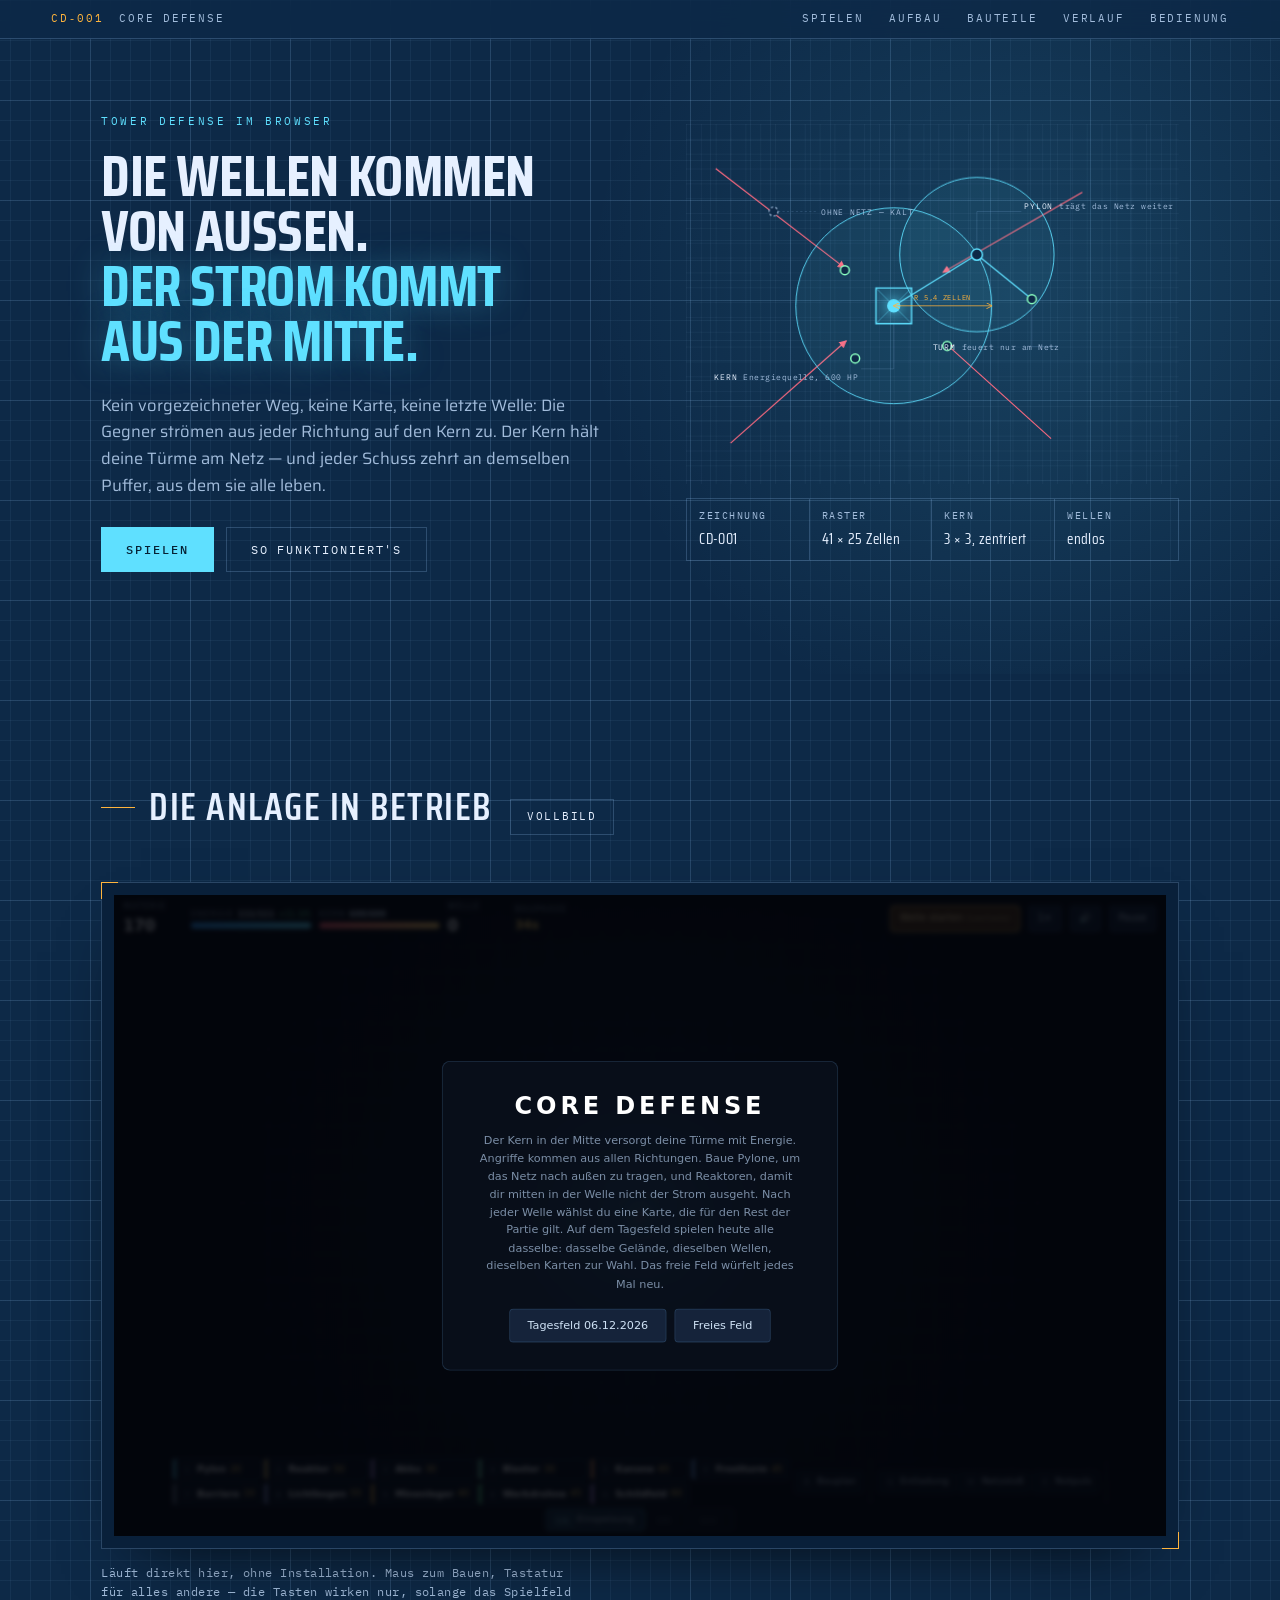
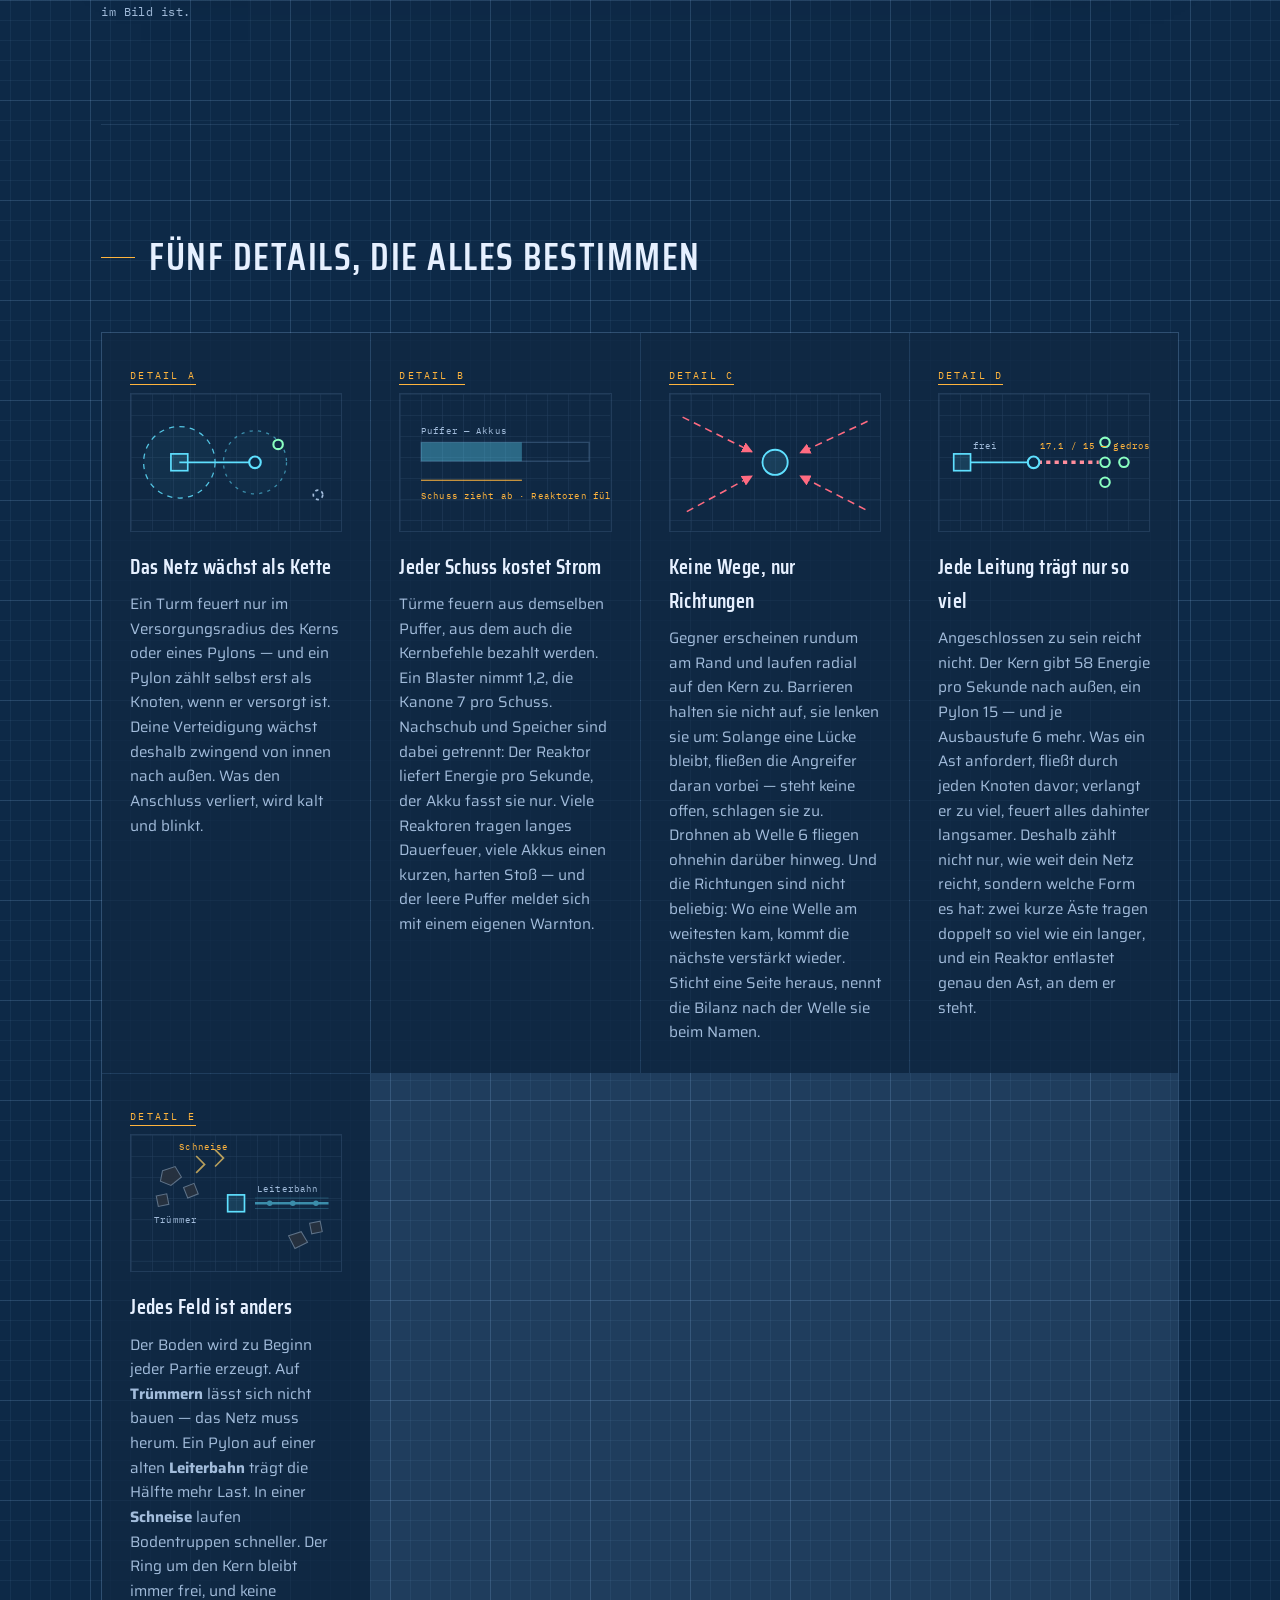
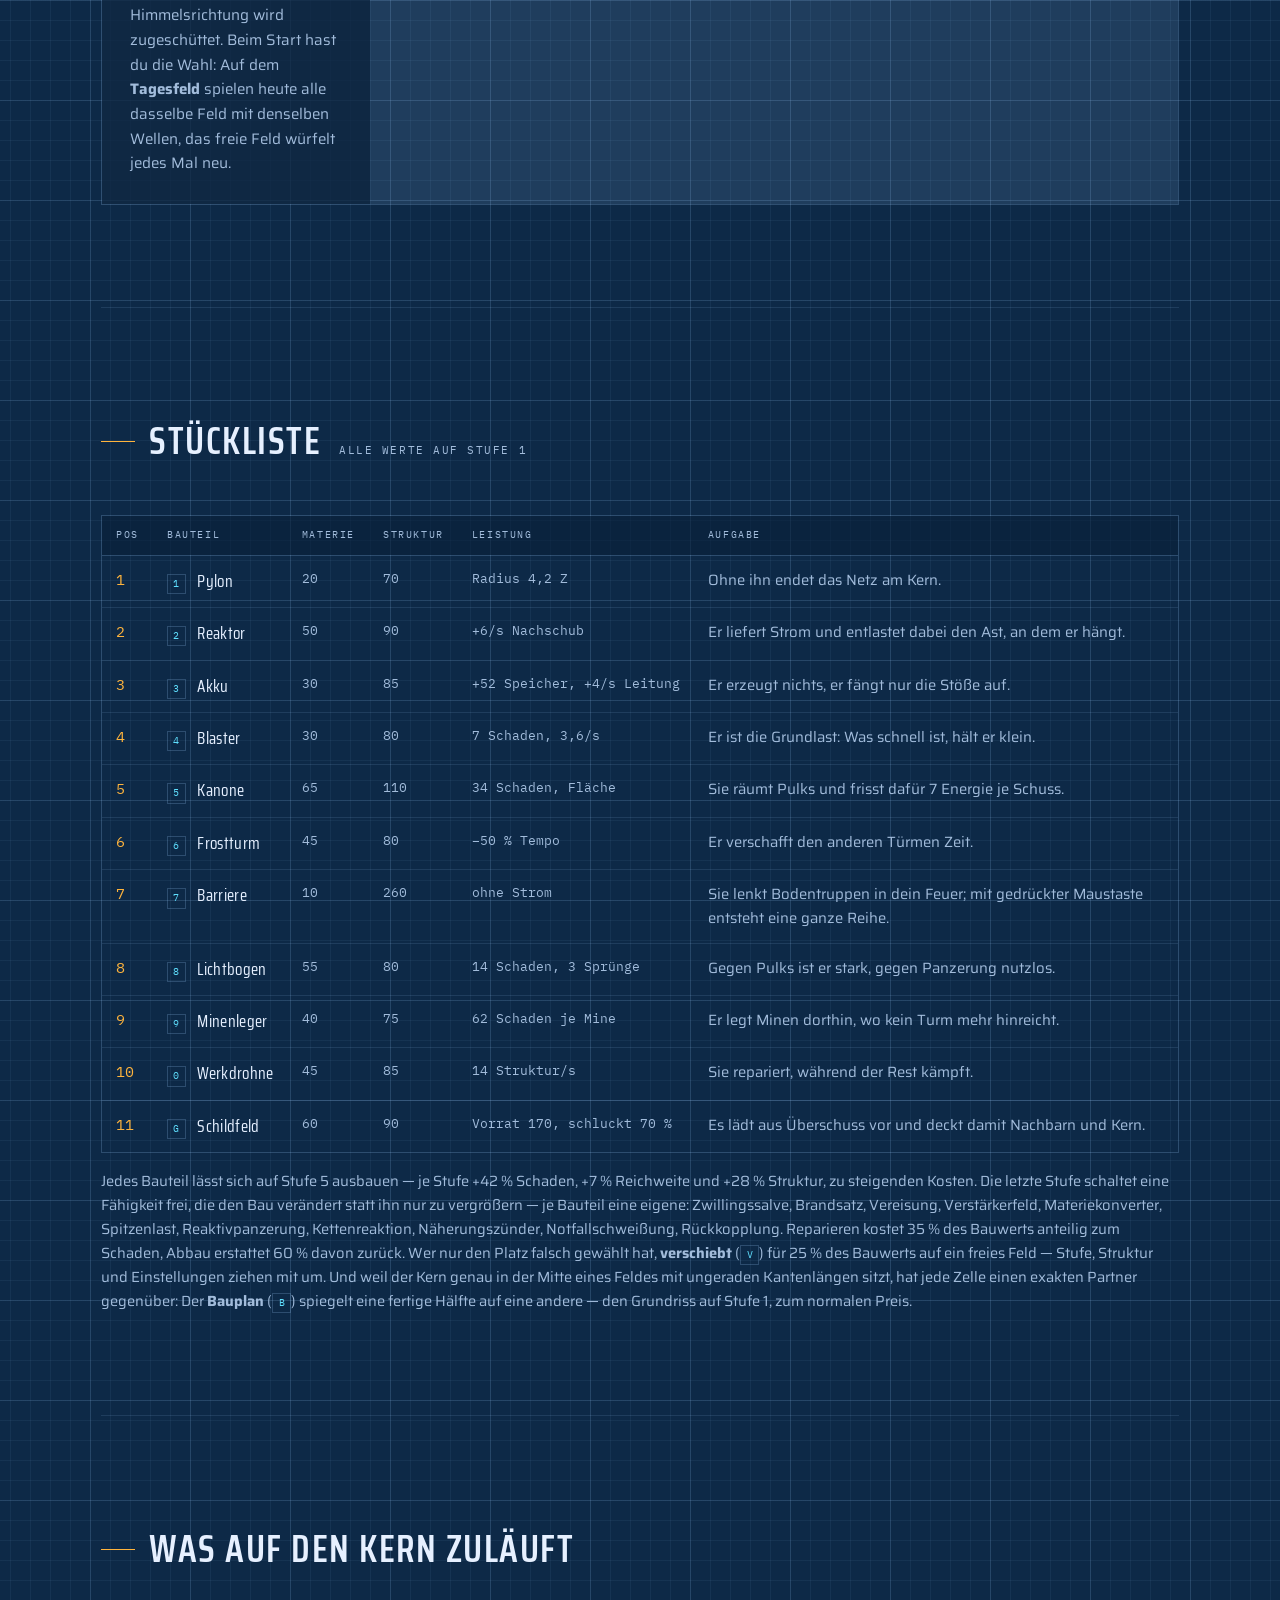
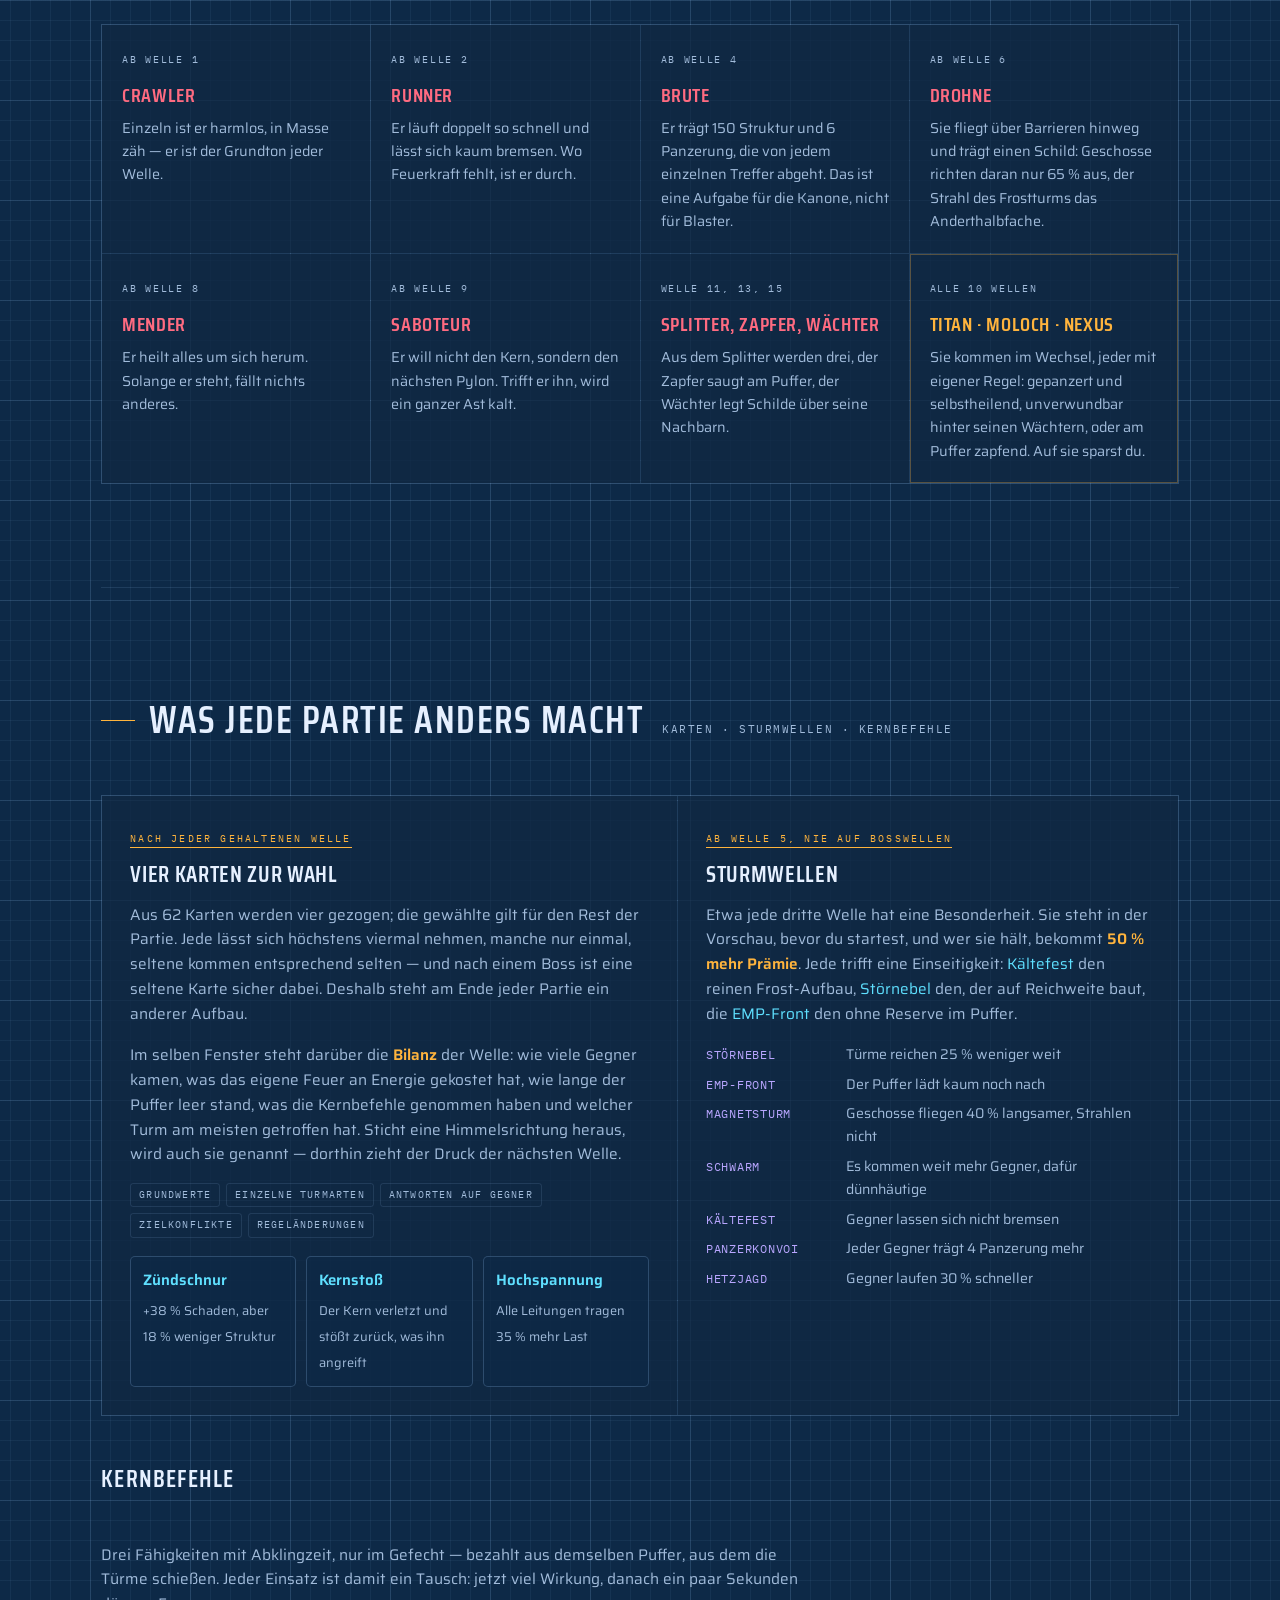
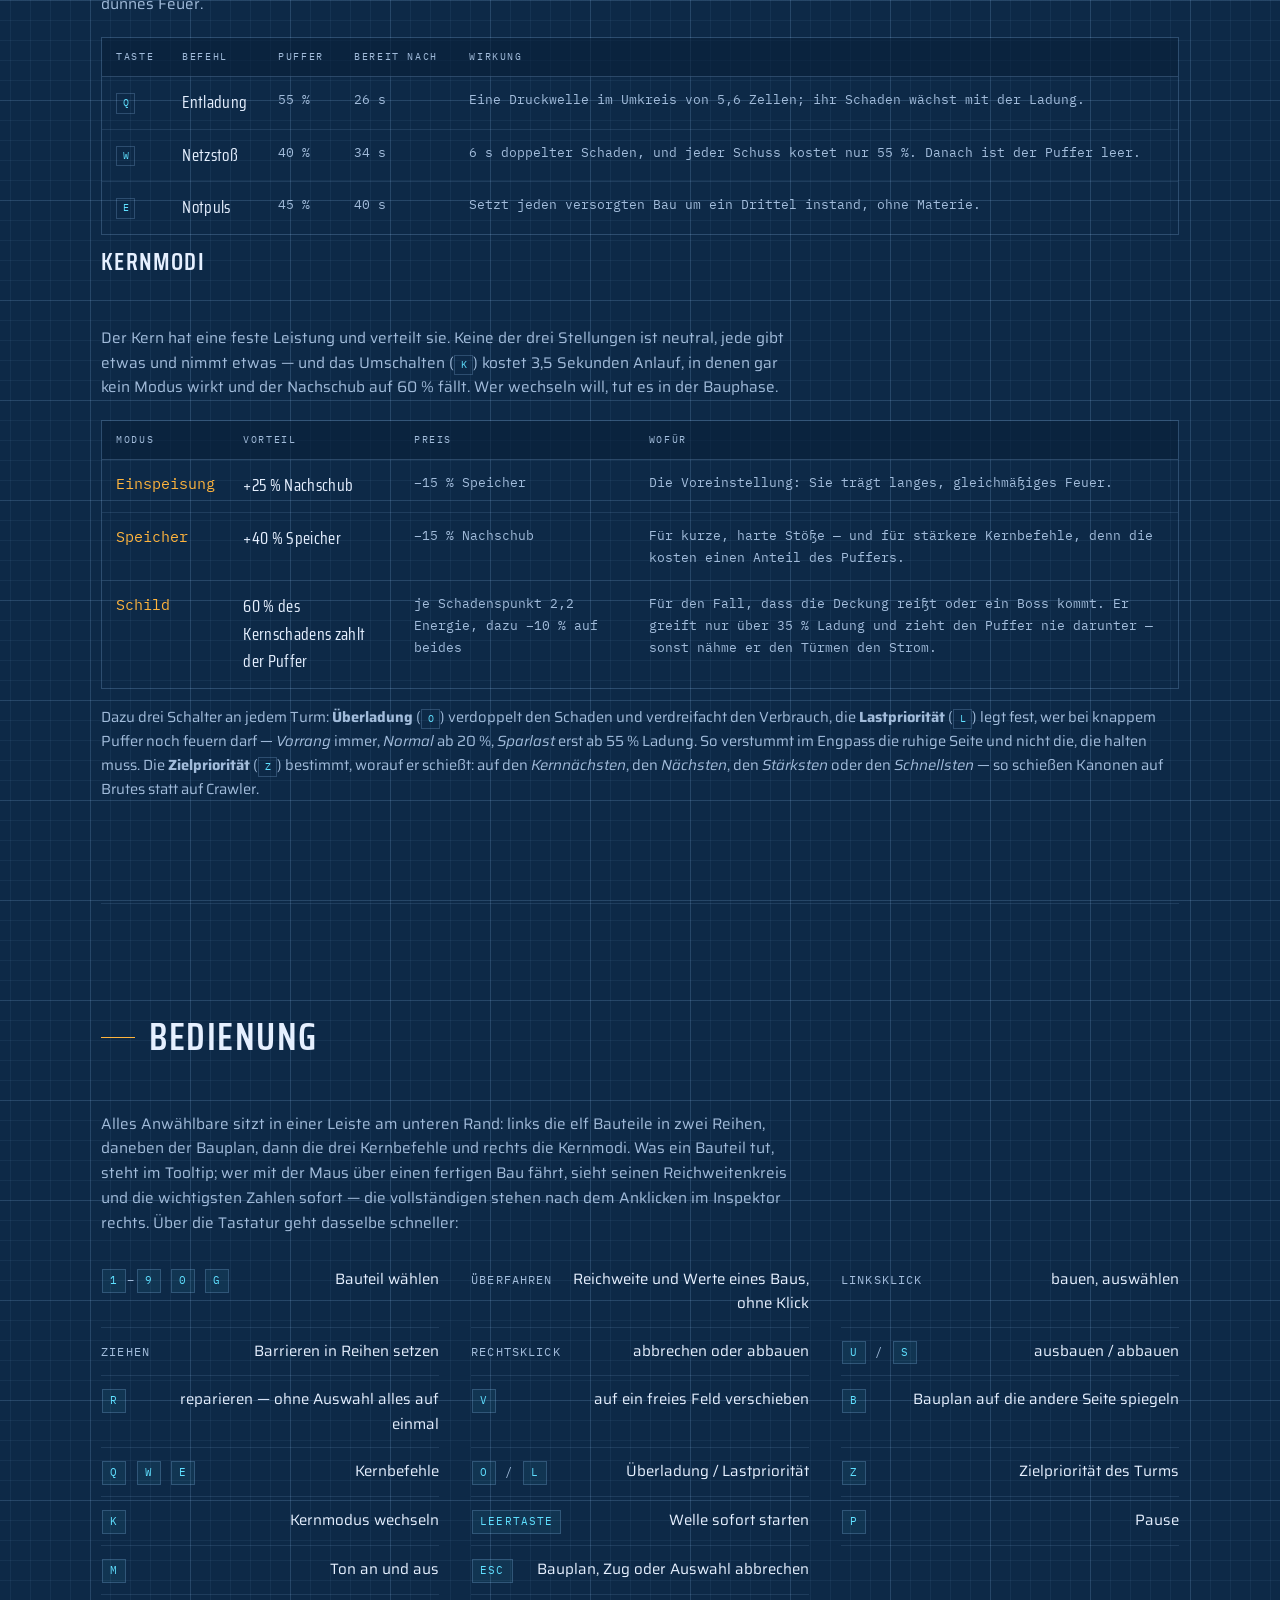
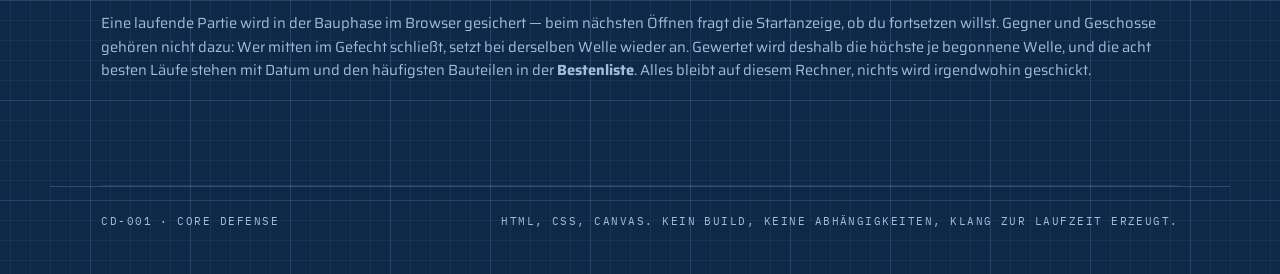
==== commit 6585e806: "Werte und Reichweite schon beim Überfahren Wer wissen wollte, was ein Bau leistet, musste ihn erst a" ====
--- a/index.html
+++ b/index.html
@@ -558,11 +558,14 @@
   <p class="l-run-lead">
     Alles Anwählbare sitzt in einer Leiste am unteren Rand: links die elf Bauteile in zwei
     Reihen, daneben der Bauplan, dann die drei Kernbefehle und rechts die Kernmodi. Was ein
-    Bauteil tut, steht im Tooltip; die Werte eines gebauten Turms stehen im Inspektor rechts.
+    Bauteil tut, steht im Tooltip; wer mit der Maus über einen fertigen Bau fährt, sieht
+    seinen Reichweitenkreis und die wichtigsten Zahlen sofort — die vollständigen stehen
+    nach dem Anklicken im Inspektor rechts.
     Über die Tastatur geht dasselbe schneller:
   </p>
   <dl class="l-keys">
     <div><dt><kbd>1</kbd>&ndash;<kbd>9</kbd> <kbd>0</kbd> <kbd>G</kbd></dt><dd>Bauteil wählen</dd></div>
+    <div><dt>Überfahren</dt><dd>Reichweite und Werte eines Baus, ohne Klick</dd></div>
     <div><dt>Linksklick</dt><dd>bauen, auswählen</dd></div>
     <div><dt>Ziehen</dt><dd>Barrieren in Reihen setzen</dd></div>
     <div><dt>Rechtsklick</dt><dd>abbrechen oder abbauen</dd></div>
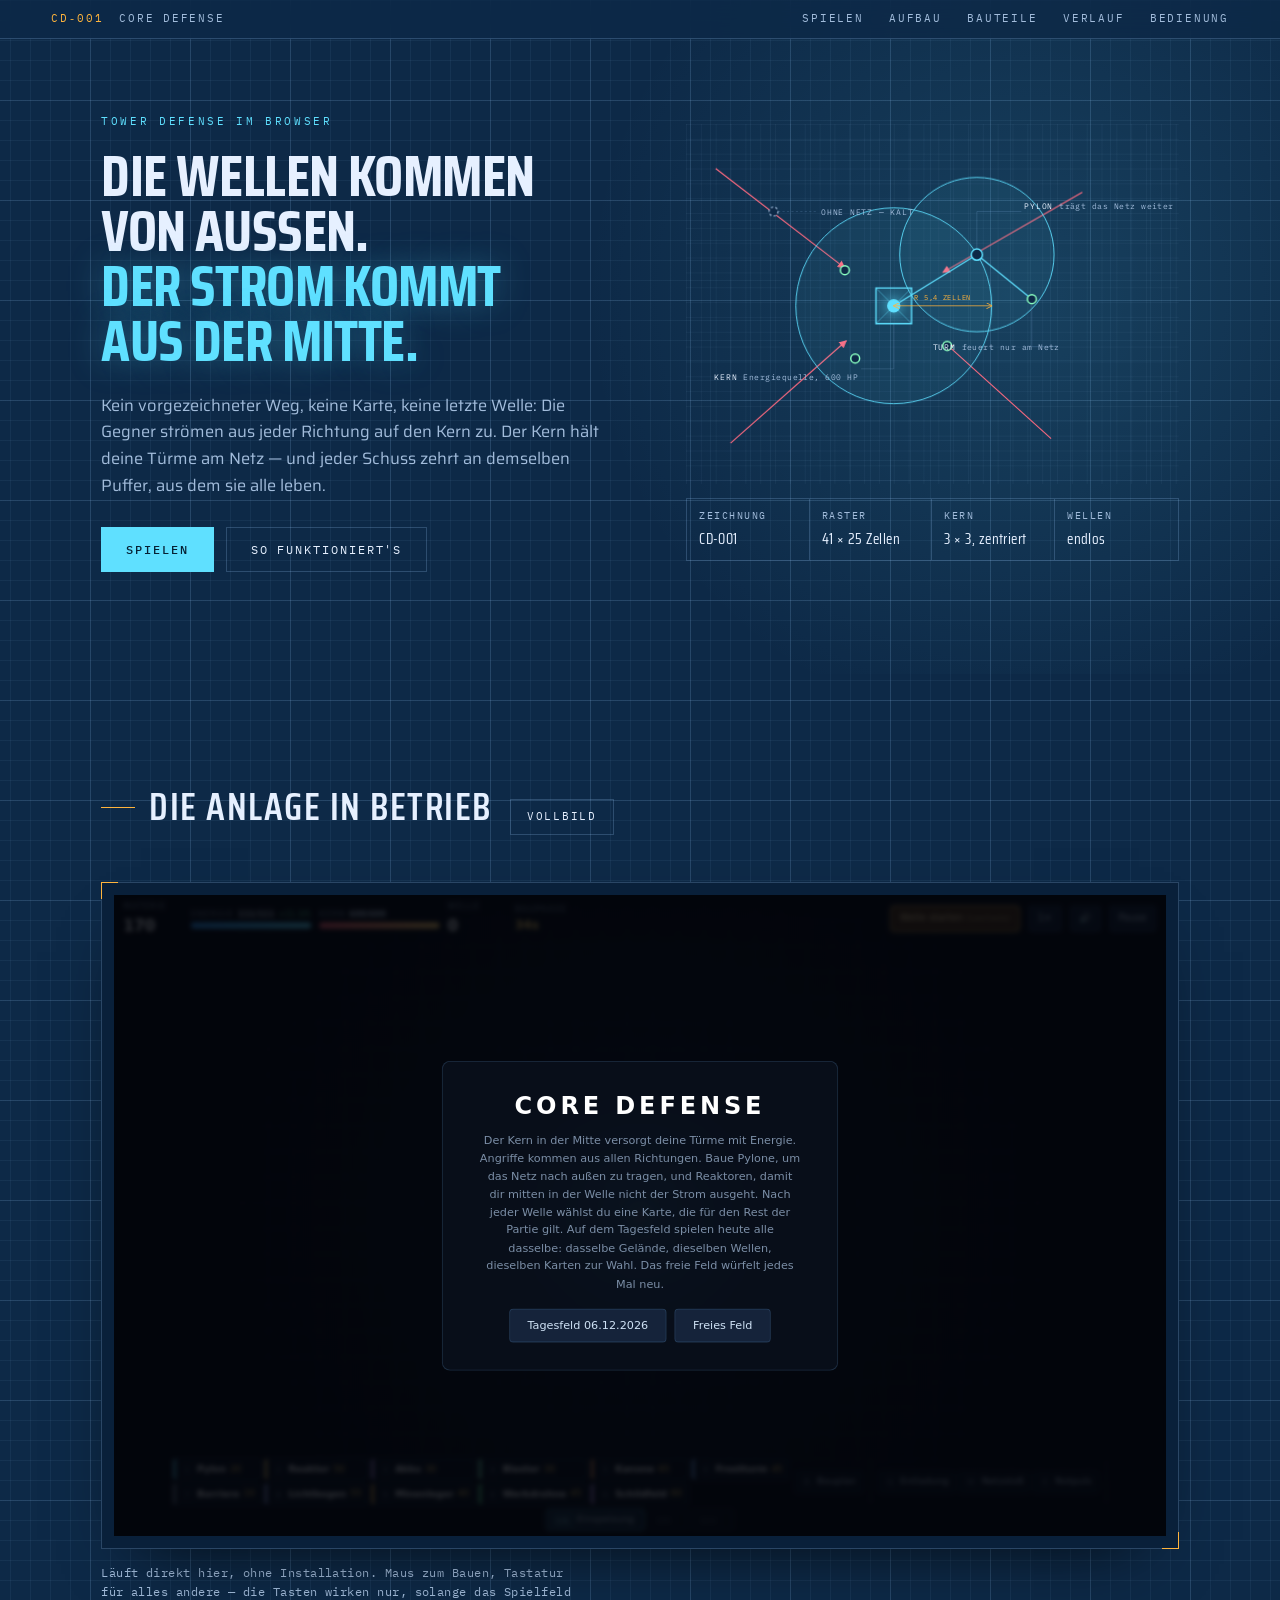
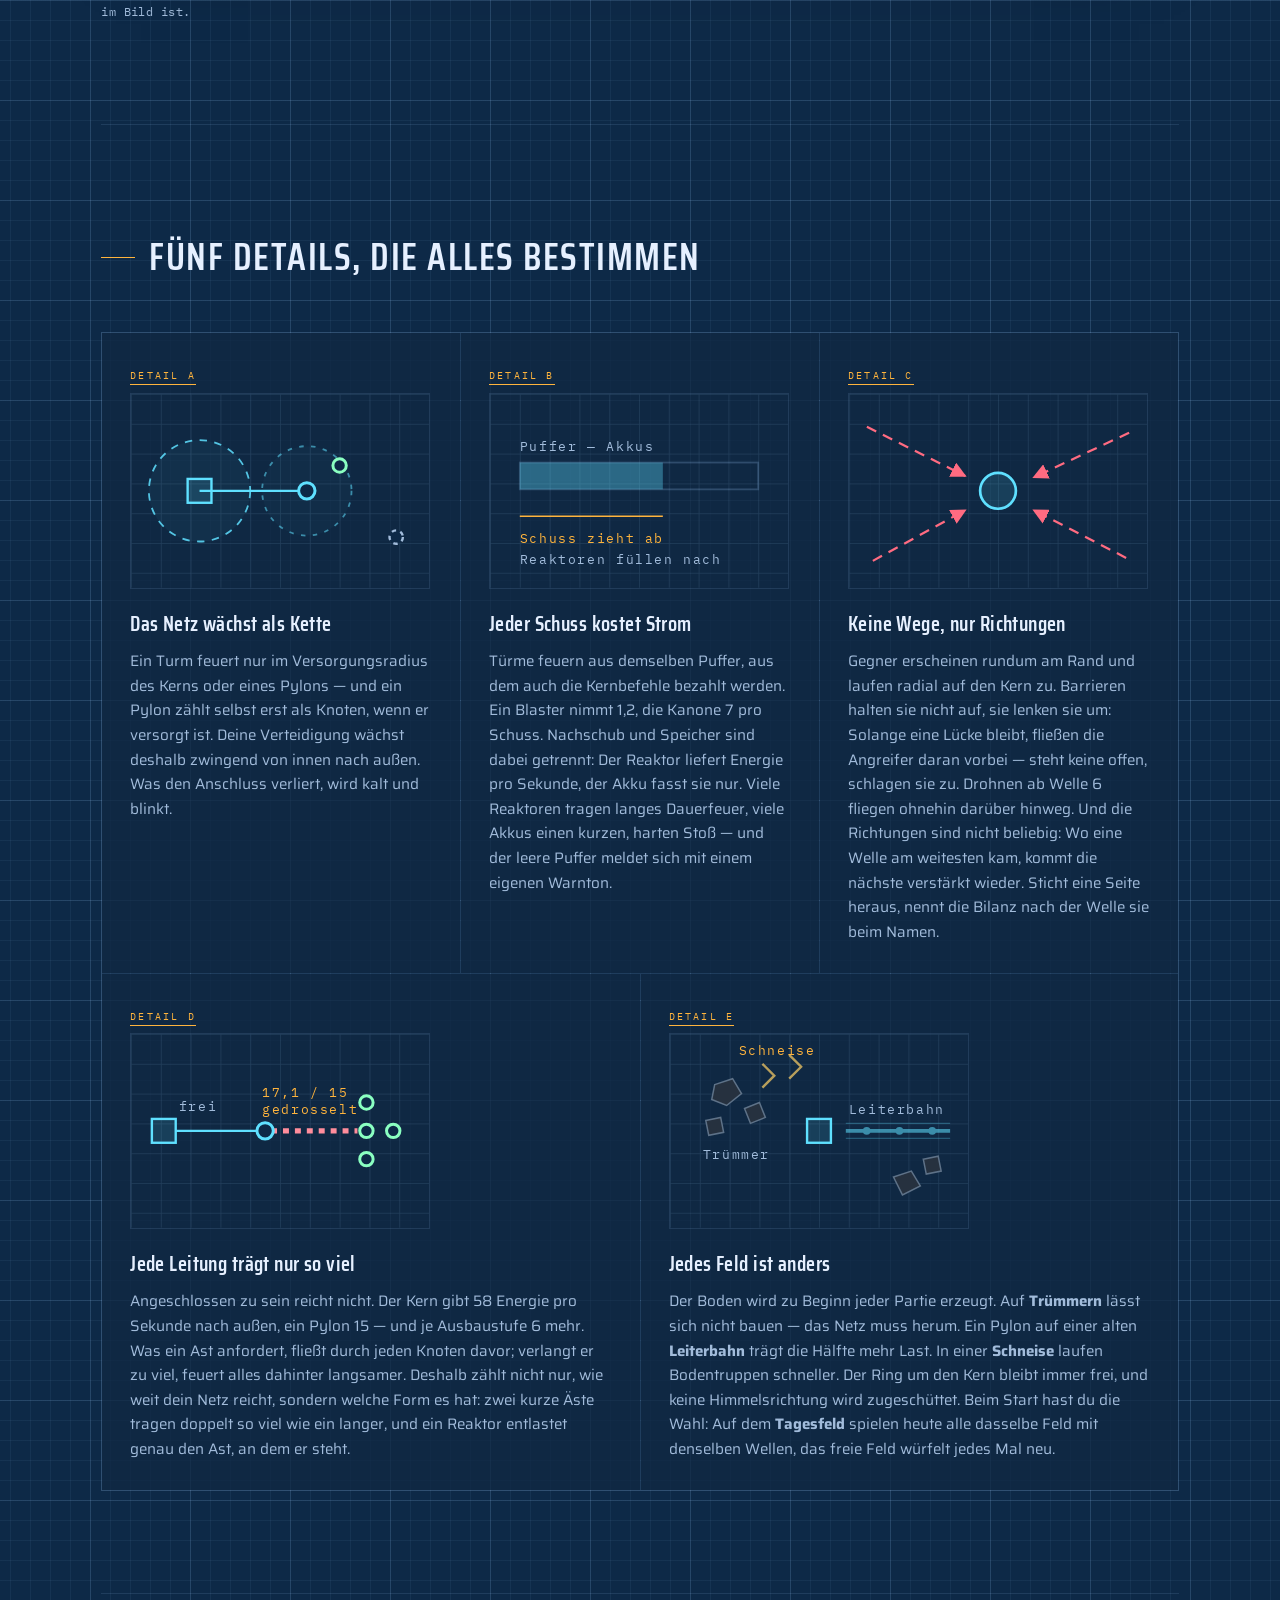
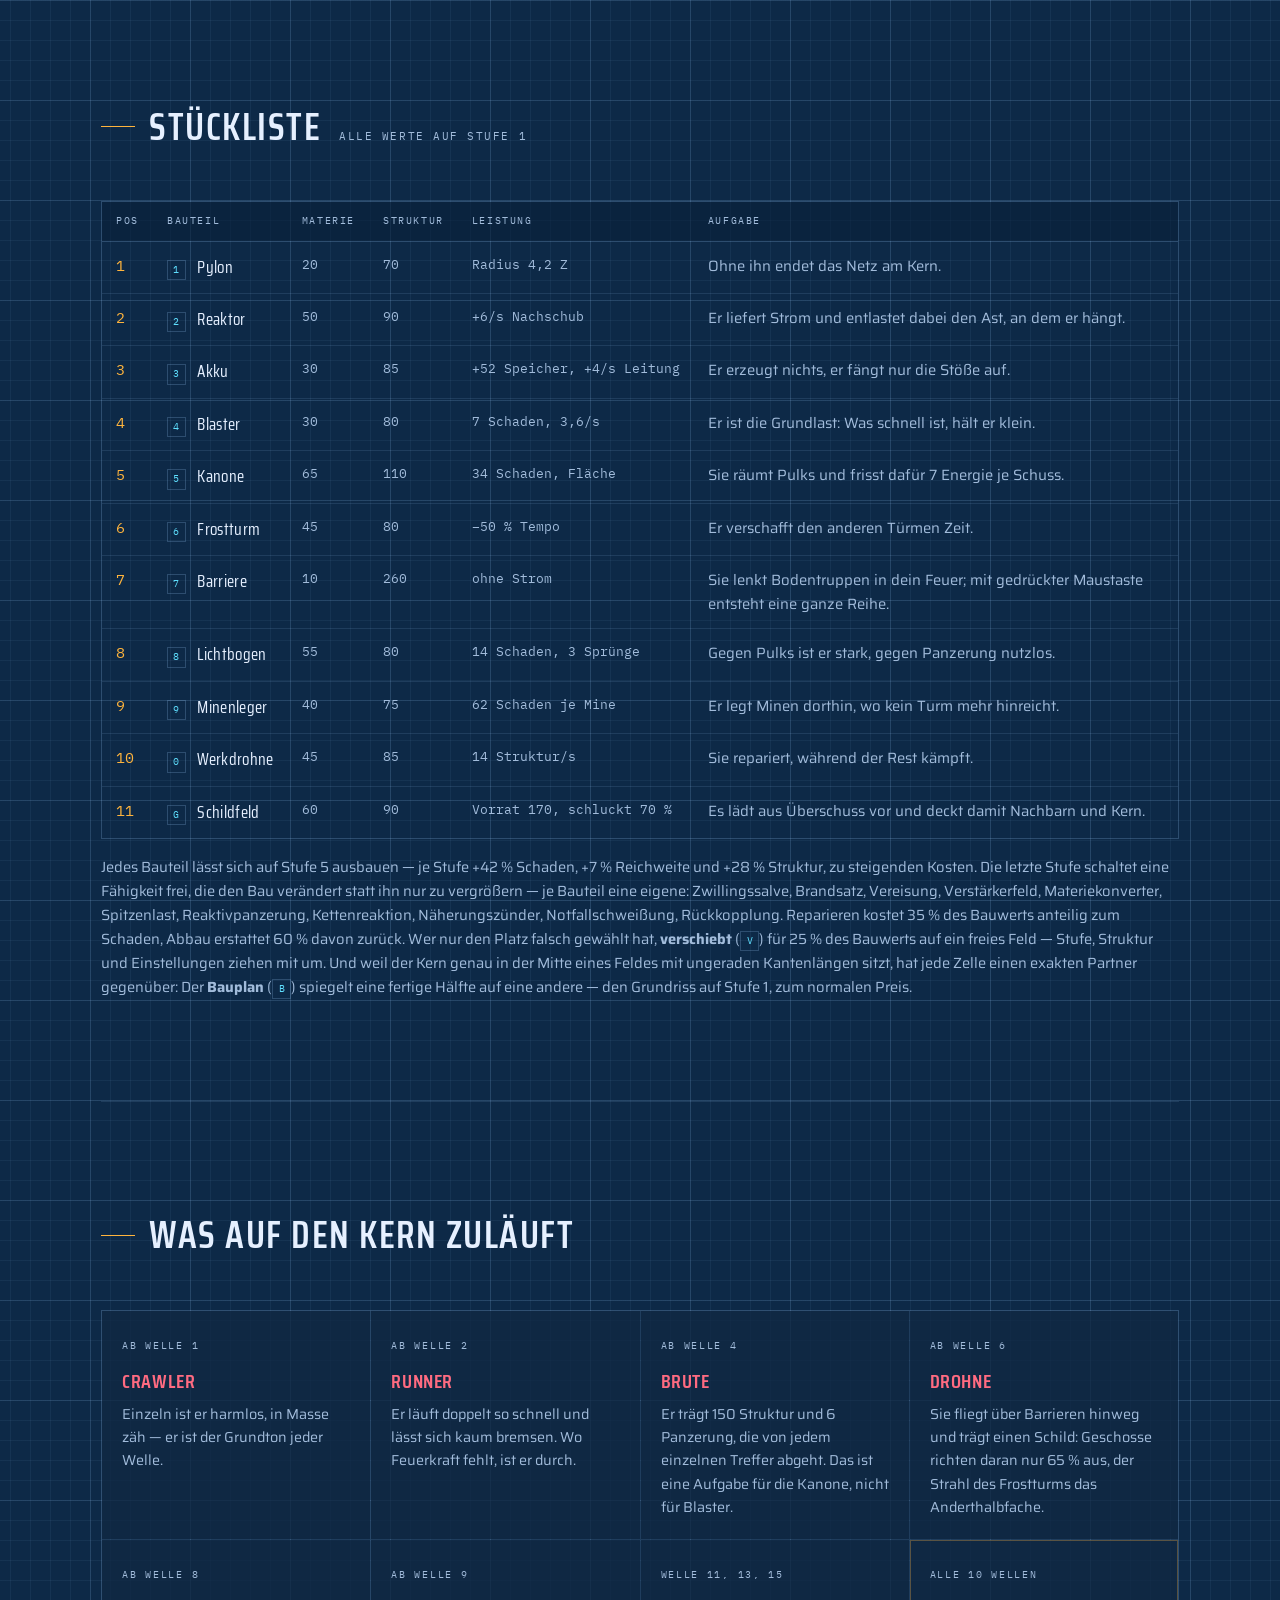
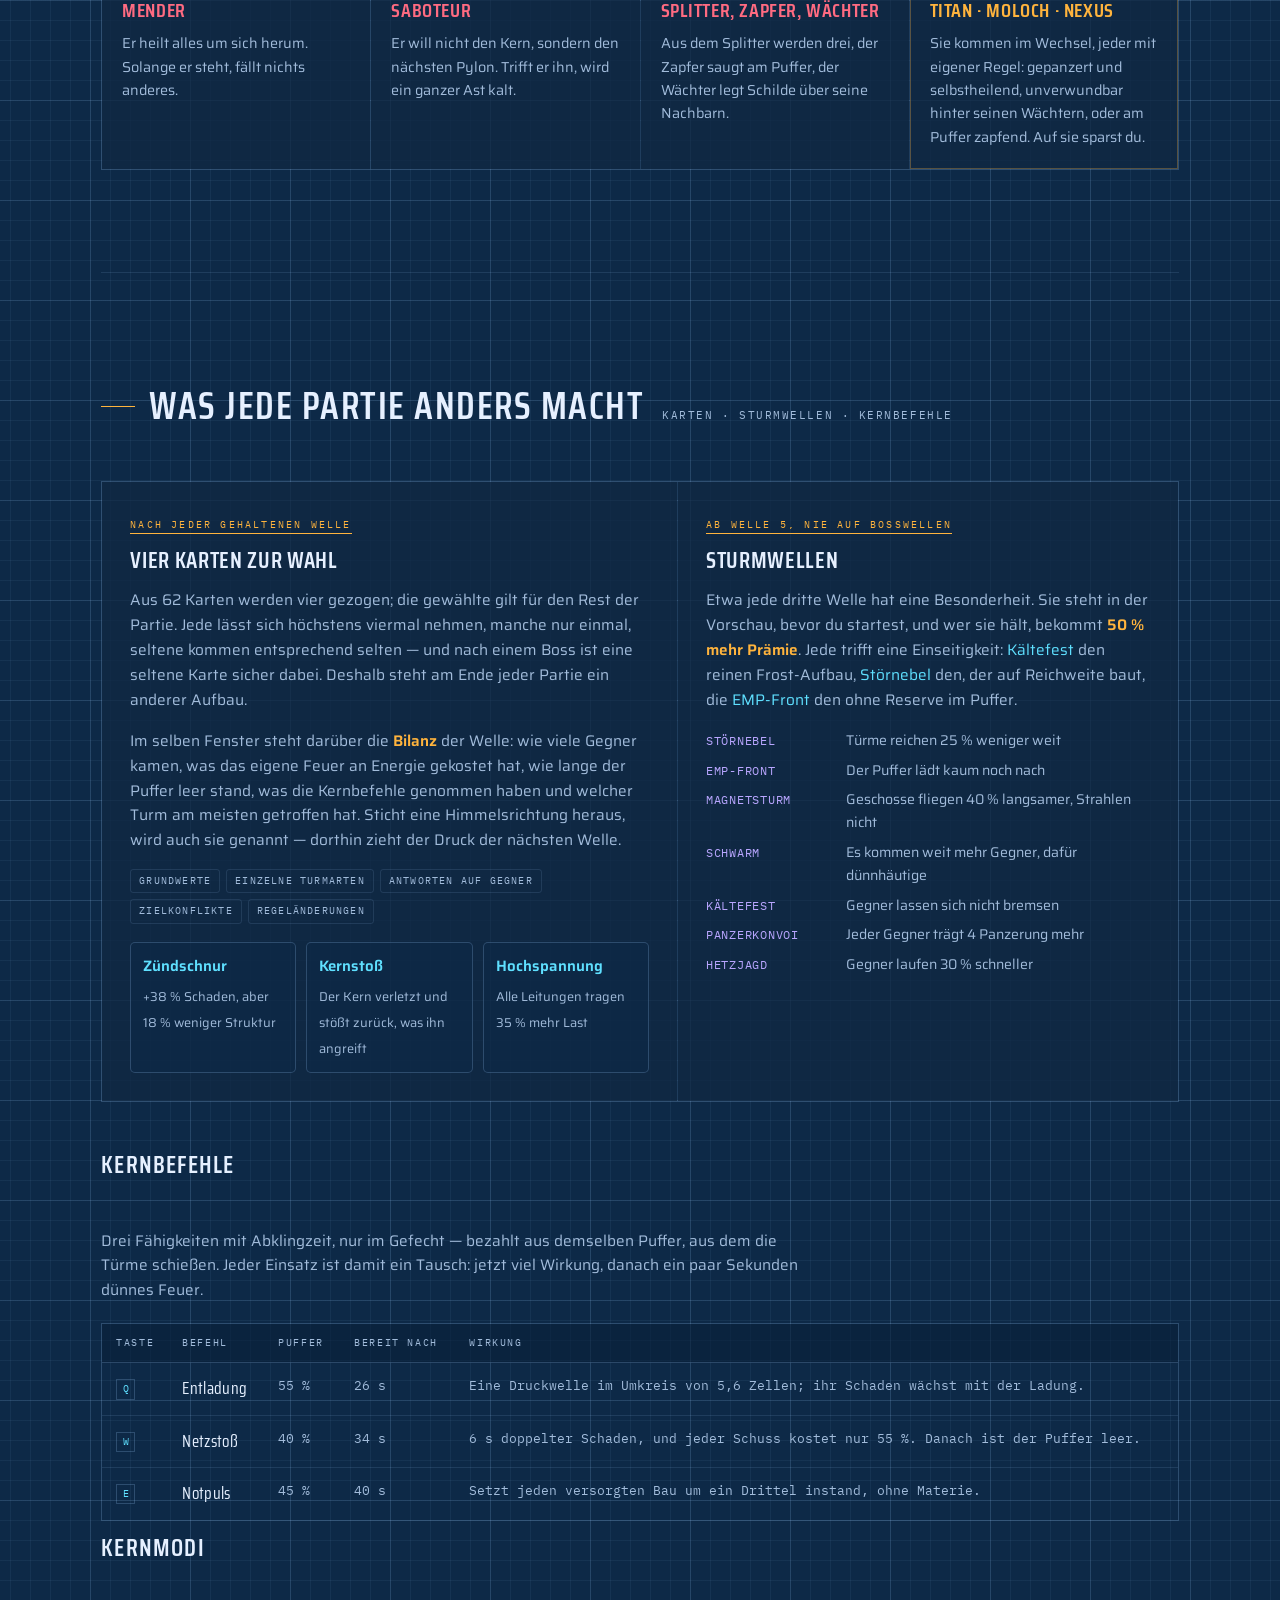
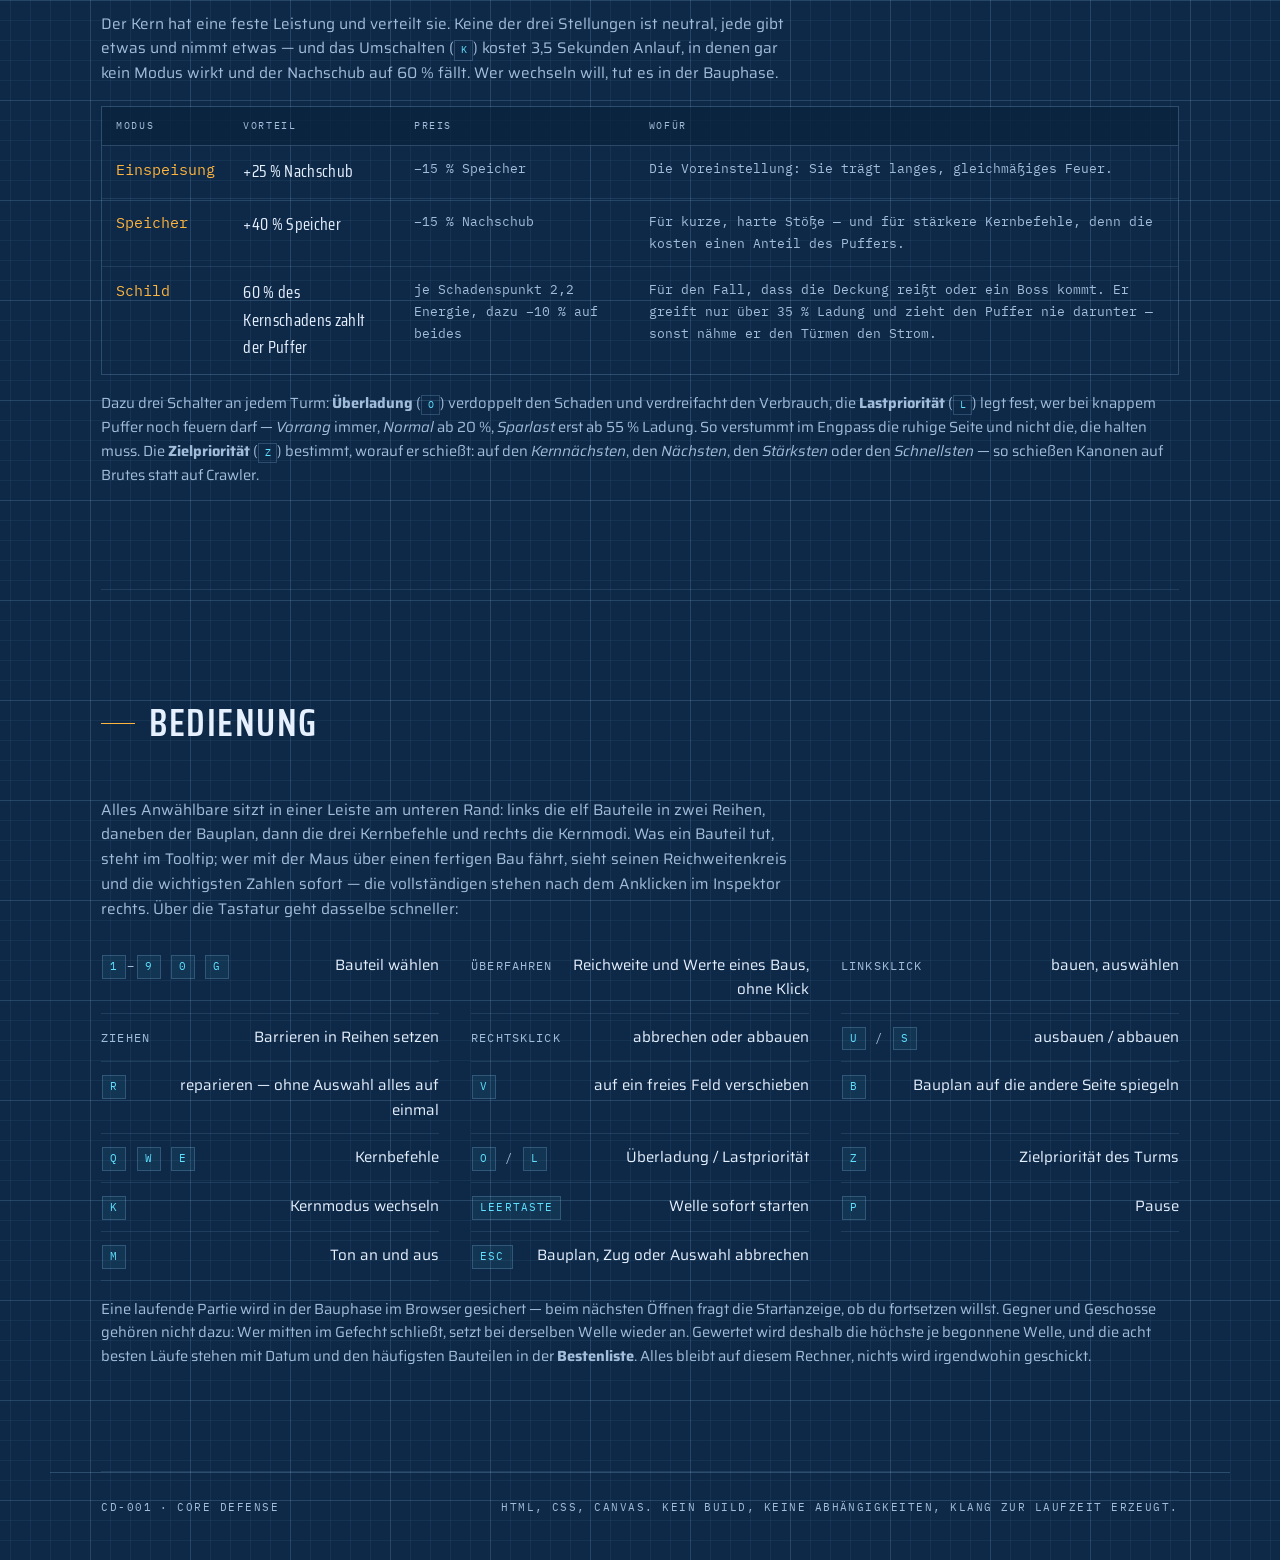
==== commit 0b82f6b1: "Fünfte Detailkarte füllt ihre Reihe Das Raster verteilte fünf Karten auf vier Spalten — daneben blie" ====
--- a/index.html
+++ b/index.html
@@ -287,7 +287,8 @@
         <rect x="20" y="46" width="96" height="18" class="l-tank-fill"/>
         <path d="M20 82 H116" class="l-dim-line"/>
         <text x="20" y="38" class="l-svg-label">Puffer &#8212; Akkus</text>
-        <text x="20" y="100" class="l-svg-label l-svg-label-warn">Schuss zieht ab · Reaktoren füllen nach</text>
+        <text x="20" y="100" class="l-svg-label l-svg-label-warn">Schuss zieht ab</text>
+        <text x="20" y="114" class="l-svg-label">Reaktoren füllen nach</text>
       </svg>
       <h3>Jeder Schuss kostet Strom</h3>
       <p>
@@ -334,7 +335,8 @@
         <circle cx="158" cy="65" r="4.5" class="l-turret"/>
         <circle cx="158" cy="84" r="4.5" class="l-turret"/>
         <circle cx="176" cy="65" r="4.5" class="l-turret"/>
-        <text x="96" y="52" class="l-svg-label l-svg-label-warn">17,1 / 15 &#8212; gedrosselt</text>
+        <text x="88" y="42" class="l-svg-label l-svg-label-warn">17,1 / 15</text>
+        <text x="88" y="54" class="l-svg-label l-svg-label-warn">gedrosselt</text>
         <text x="32" y="52" class="l-svg-label">frei</text>
       </svg>
       <h3>Jede Leitung trägt nur so viel</h3>
--- a/landing.css
+++ b/landing.css
@@ -189,11 +189,15 @@
   letter-spacing:.04em;color:var(--bp-ink-dim);max-width:70ch;
 }
 
-/* ---------------- Details A/B/C ---------------- */
-.l-detail-grid{display:grid;grid-template-columns:repeat(auto-fit,minmax(260px,1fr));gap:1px;
+/* ---------------- Details A bis E ---------------- */
+/* Fünf Karten gehen in keinem gleichmäßigen Raster auf. Deshalb liegen
+   sechs Spalten zugrunde: oben drei Karten zu zwei Spalten, unten zwei
+   zu drei. So bleibt keine leere Zelle stehen. */
+.l-detail-grid{display:grid;grid-template-columns:repeat(6,minmax(0,1fr));gap:1px;
   background:var(--bp-rule-soft);border:1px solid var(--bp-rule-soft)}
-.l-detail{padding:clamp(18px,2.4vw,28px);background:var(--bp-panel)}
-.l-detail svg{display:block;width:100%;height:auto;margin:6px 0 18px;
+.l-detail{grid-column:span 2;padding:clamp(18px,2.4vw,28px);background:var(--bp-panel)}
+.l-detail:nth-child(4),.l-detail:nth-child(5){grid-column:span 3}
+.l-detail svg{display:block;width:100%;max-width:300px;height:auto;margin:6px 0 18px;
   border:1px solid var(--bp-rule-soft)}
 .l-mark{
   font-family:var(--f-mono);font-size:10px;letter-spacing:.22em;text-transform:uppercase;
@@ -311,6 +315,9 @@
 .l-reveal.l-shown{opacity:1;transform:none}
 
 @media (max-width:900px){
+  /* Zwei nebeneinander, die fünfte über die volle Breite. */
+  .l-detail,.l-detail:nth-child(4){grid-column:span 3}
+  .l-detail:nth-child(5){grid-column:span 6}
   .l-hero{grid-template-columns:1fr}
   .l-hero::before{inset:0}
   .l-titleblock{grid-template-columns:repeat(2,1fr)}
@@ -327,6 +334,7 @@
   .l-btn{text-align:center}
 }
 @media (max-width:560px){
+  .l-detail,.l-detail:nth-child(4),.l-detail:nth-child(5){grid-column:span 6}
   .l-head-nav a:nth-child(n+3){display:none}
   .l-titleblock{grid-template-columns:1fr}
   .l-titleblock div{border-right:none;border-bottom:1px solid var(--bp-rule)}
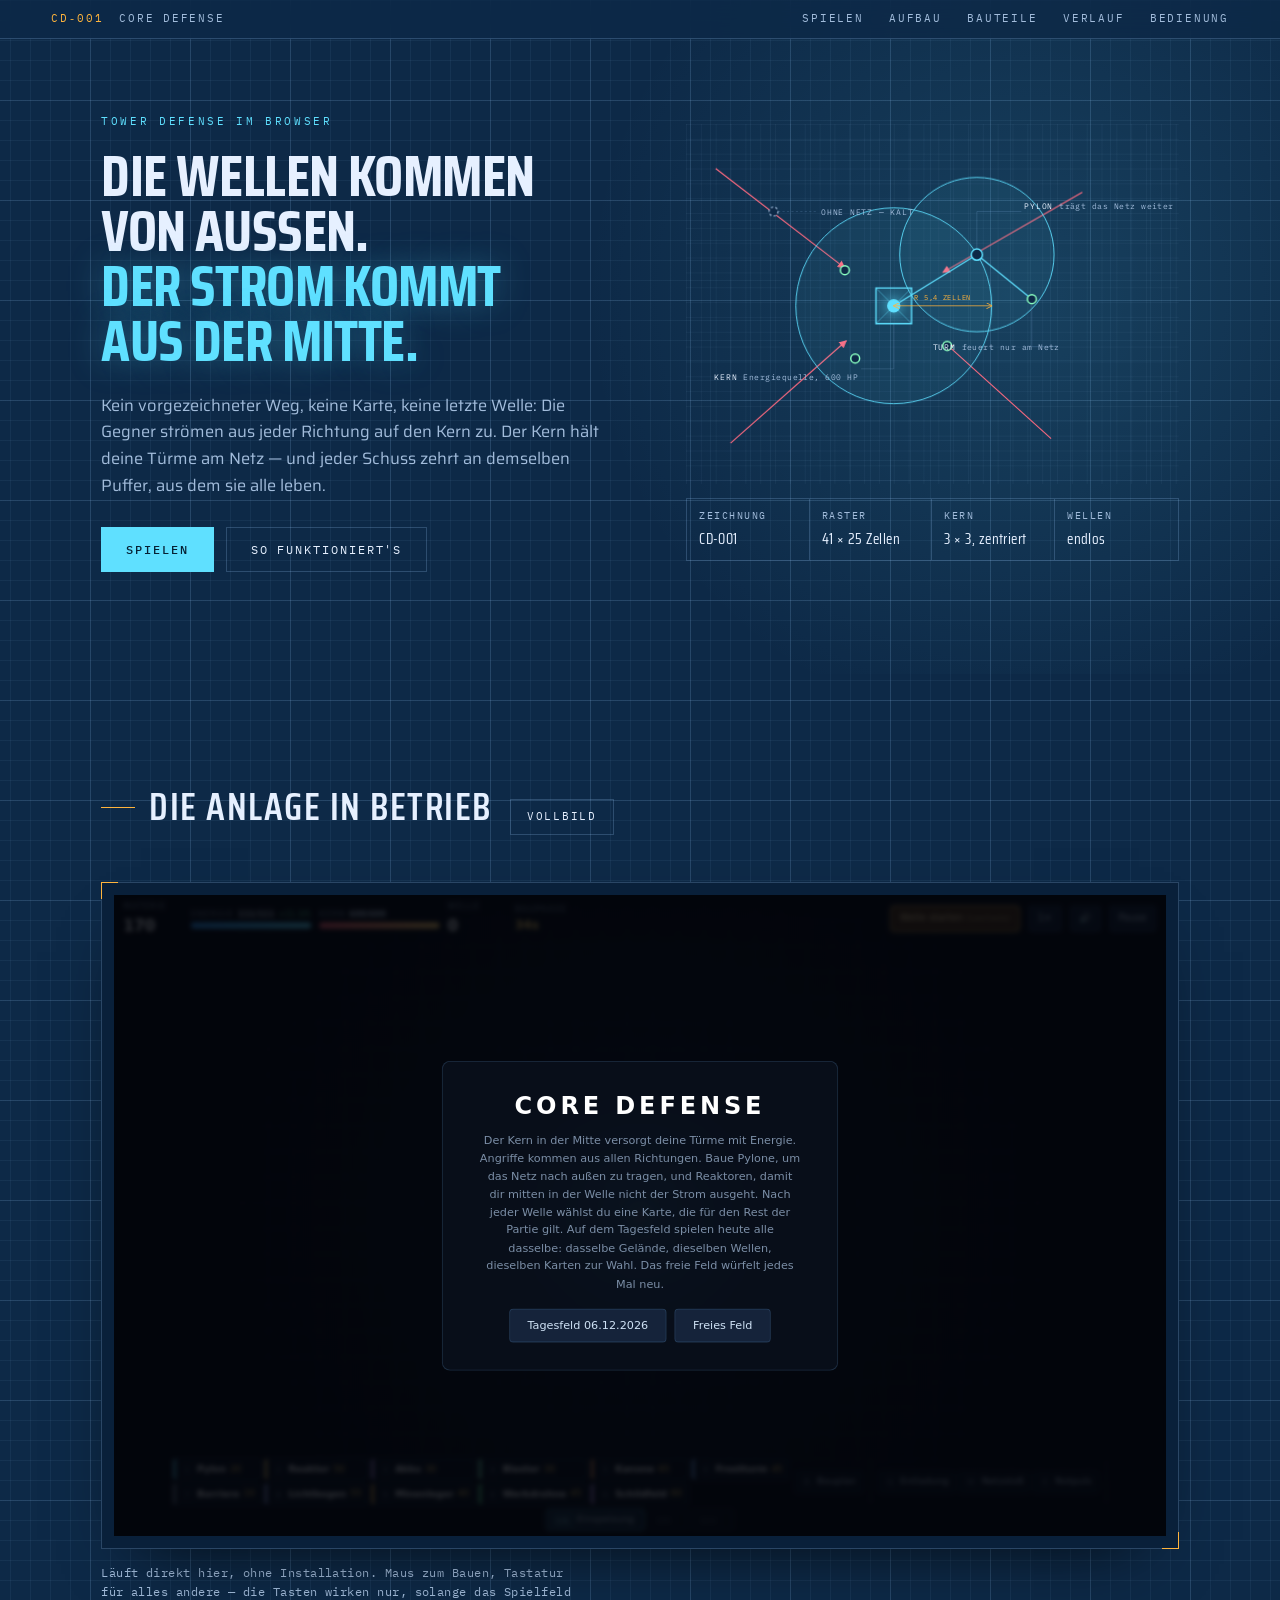
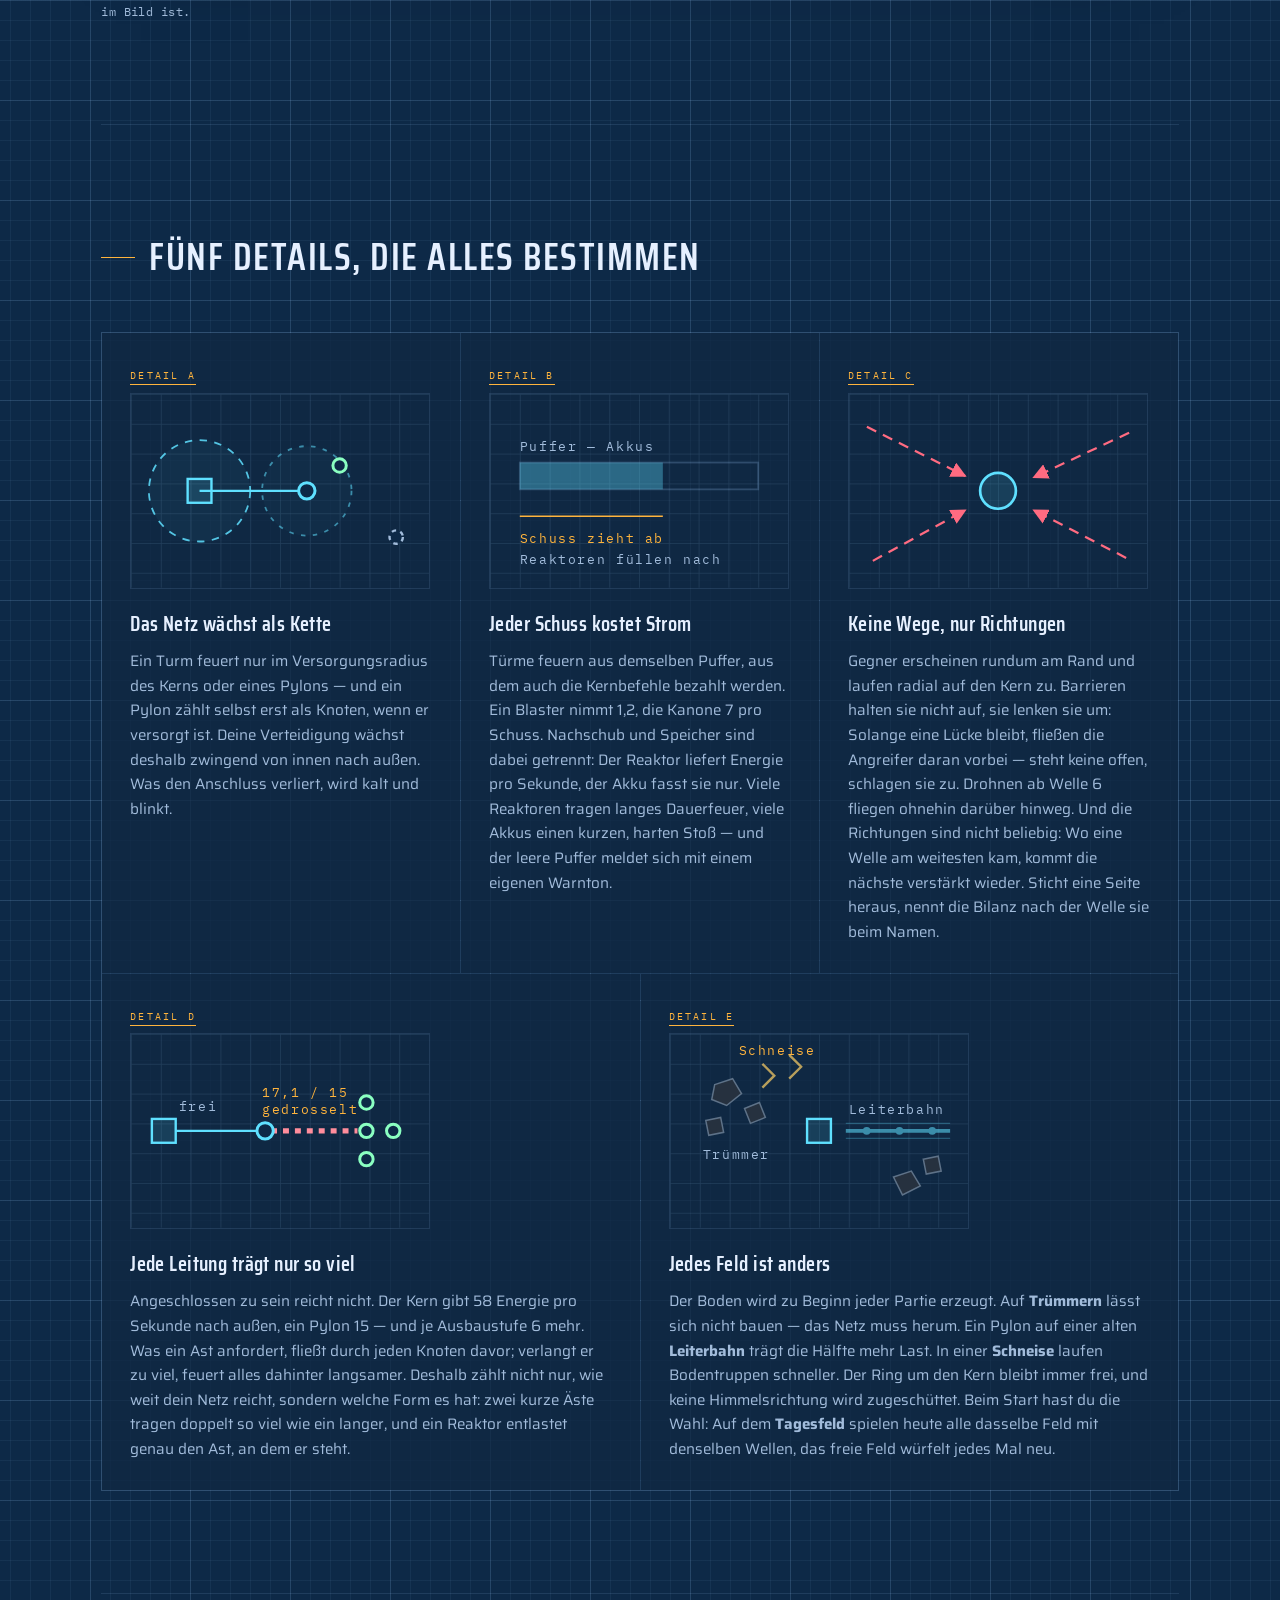
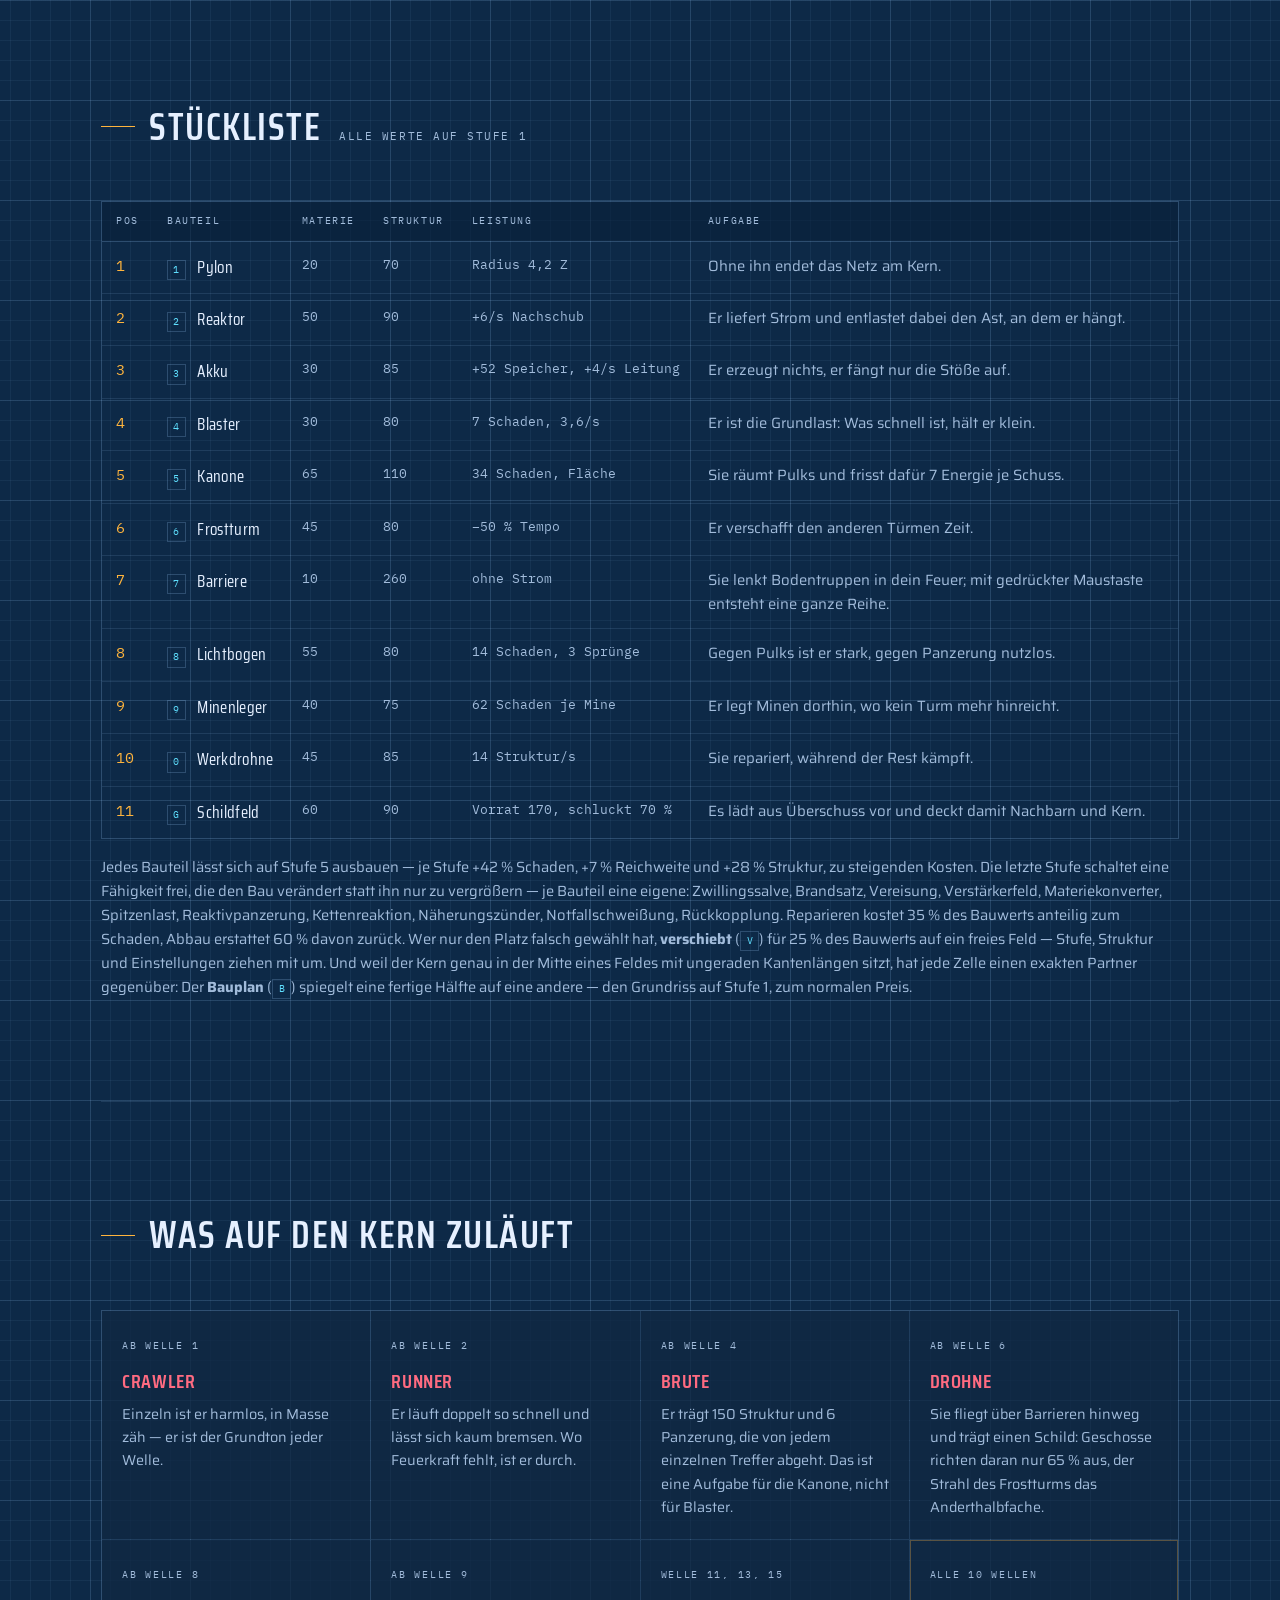
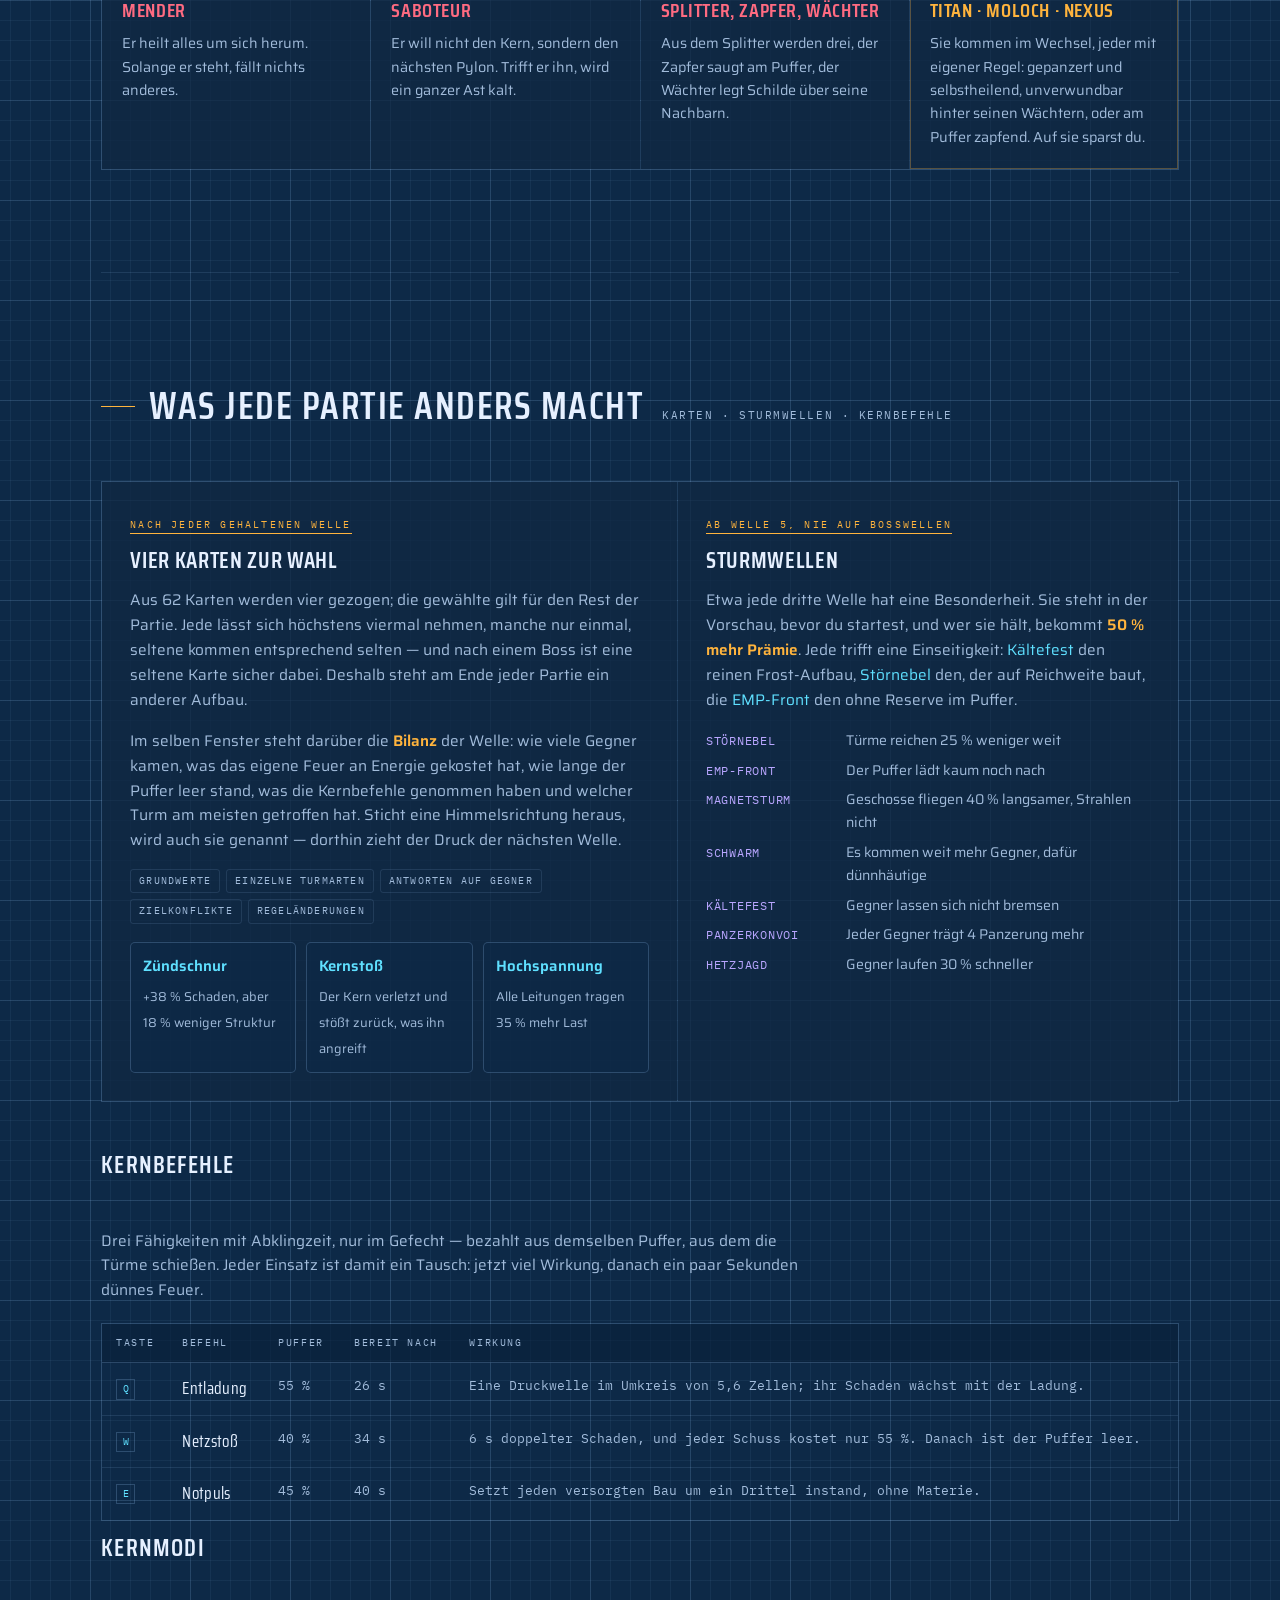
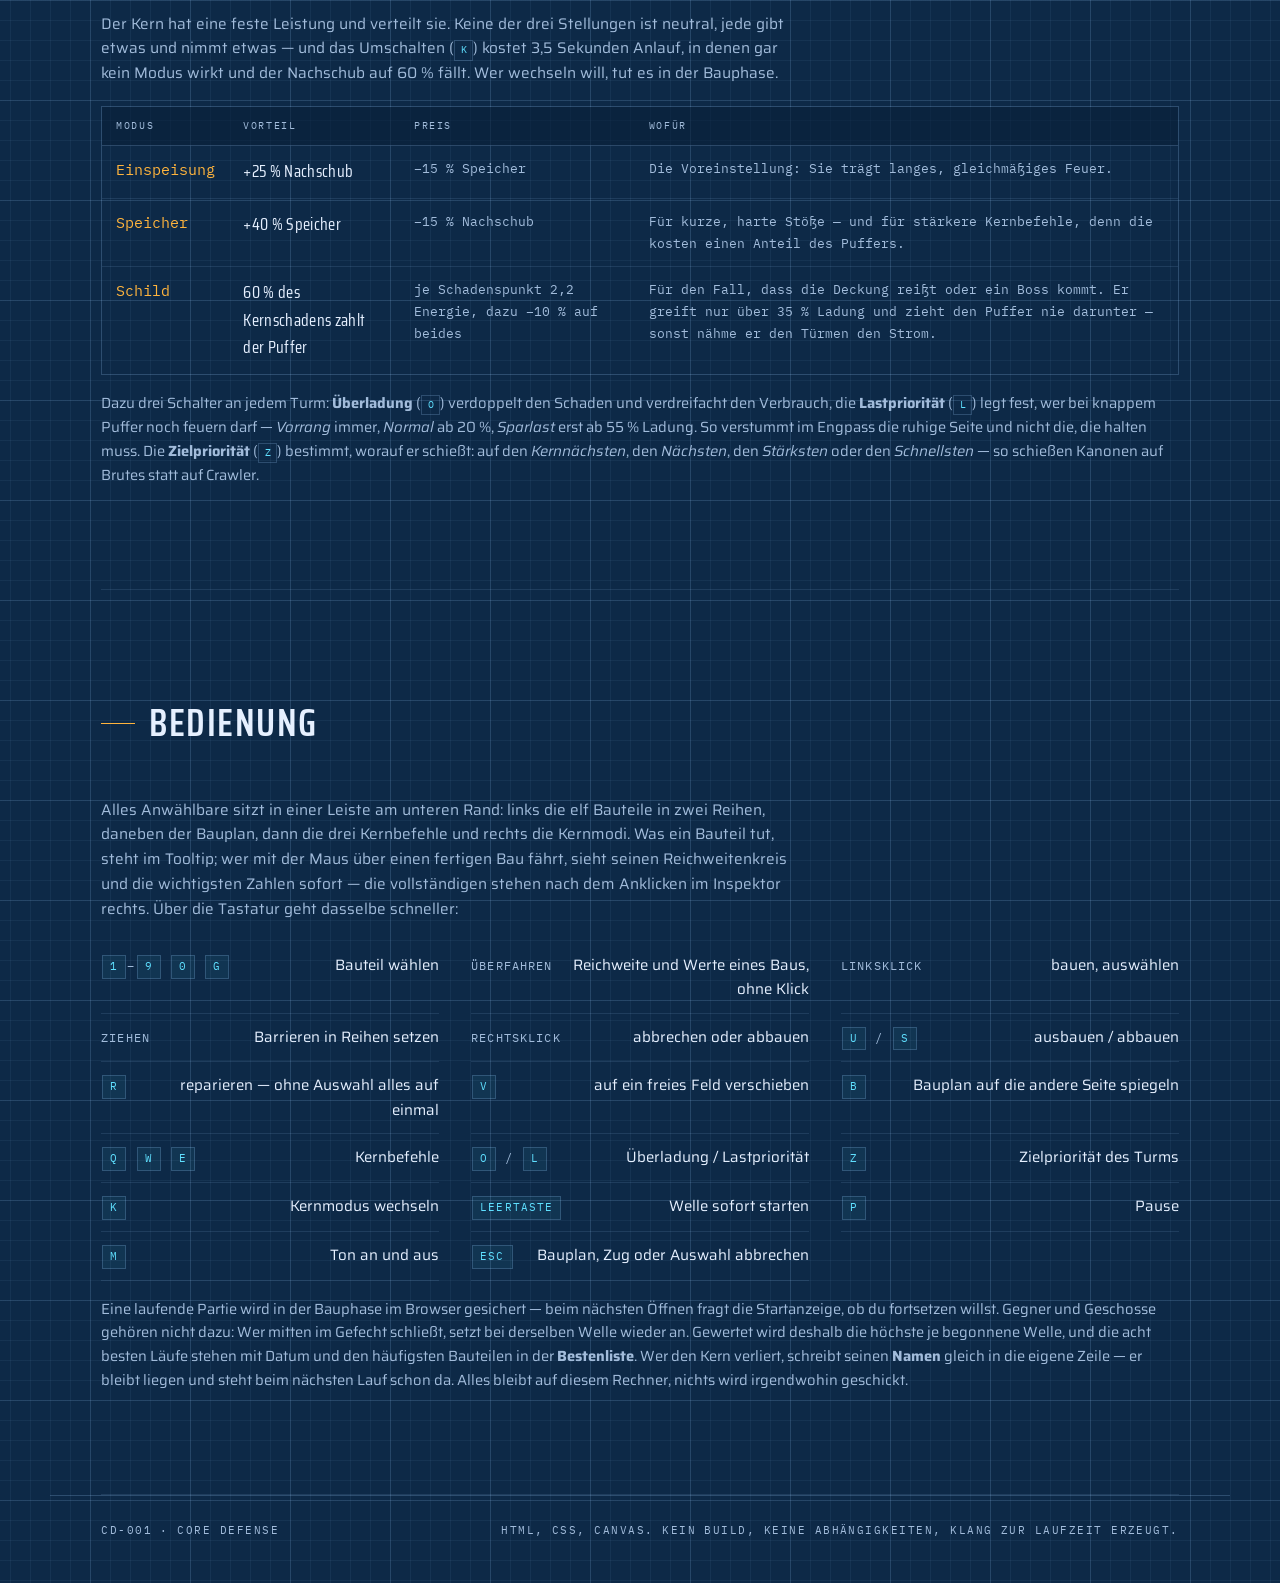
==== commit edef5808: "Name in der Bestenliste Nach dem Kernverlust steht in der eigenen Zeile ein Feld: Wer will, schreibt" ====
--- a/index.html
+++ b/index.html
@@ -589,8 +589,10 @@
     fragt die Startanzeige, ob du fortsetzen willst. Gegner und Geschosse gehören nicht dazu:
     Wer mitten im Gefecht schließt, setzt bei derselben Welle wieder an. Gewertet wird
     deshalb die höchste je begonnene Welle, und die acht besten Läufe stehen mit Datum und
-    den häufigsten Bauteilen in der <b>Bestenliste</b>. Alles bleibt auf diesem Rechner,
-    nichts wird irgendwohin geschickt.
+    den häufigsten Bauteilen in der <b>Bestenliste</b>. Wer den Kern verliert, schreibt
+    seinen <b>Namen</b> gleich in die eigene Zeile — er bleibt liegen und steht beim
+    nächsten Lauf schon da. Alles bleibt auf diesem Rechner, nichts wird irgendwohin
+    geschickt.
   </p>
 </section>
 
--- a/style.css
+++ b/style.css
@@ -172,7 +172,7 @@
   background:rgba(3,6,12,.82);backdrop-filter:blur(3px);z-index:30;
 }
 #overlay .panel{text-align:center;padding:34px 46px;border:1px solid var(--line);
-  border-radius:10px;background:var(--panel);max-width:520px}
+  border-radius:10px;background:var(--panel);max-width:600px}
 #overlay h1{margin:0 0 10px;font-size:30px;letter-spacing:.16em;color:#fff}
 #overlay p{margin:0 auto 20px;color:var(--dim);max-width:400px;line-height:1.6}
 #overlay button{padding:10px 22px;font-size:14px}
@@ -186,11 +186,22 @@
 }
 #ovList table{width:100%;border-collapse:collapse;font-size:11.5px}
 #ovList td{padding:3px 8px 3px 0;border-bottom:1px solid rgba(120,170,220,.12);color:var(--dim)}
-#ovList td:first-child{width:18px;text-align:right;color:rgba(160,200,240,.45)}
-#ovList td:nth-child(2){color:var(--text);white-space:nowrap}
-#ovList td:nth-child(3){white-space:nowrap;font-size:10.5px}
+#ovList td.platz{width:18px;text-align:right;color:rgba(160,200,240,.45)}
+#ovList td.wer{color:var(--text);max-width:120px;
+  white-space:nowrap;overflow:hidden;text-overflow:ellipsis}
+#ovList td.welle{color:var(--text);white-space:nowrap}
+#ovList td.wann{white-space:nowrap;font-size:10.5px}
 #ovList tr.neu td{color:var(--gold)}
-#ovList tr.neu td:nth-child(2){color:var(--gold)}
+#ovList tr.neu td.welle,#ovList tr.neu td.wer{color:var(--gold)}
+/* Der eigene Lauf trägt sein Namensfeld gleich in der Zeile — kein
+   eigener Kasten, keine zweite Schaltfläche. */
+#ovList input{
+  width:104px;padding:1px 5px;font:inherit;color:var(--gold);
+  background:rgba(120,170,220,.08);
+  border:1px solid rgba(255,199,91,.4);border-radius:3px;
+}
+#ovList input::placeholder{color:rgba(160,200,240,.45)}
+#ovList input:focus{outline:none;border-color:var(--gold)}
 
 /* ---- Tagesfeld ---- */
 #tagBadge{
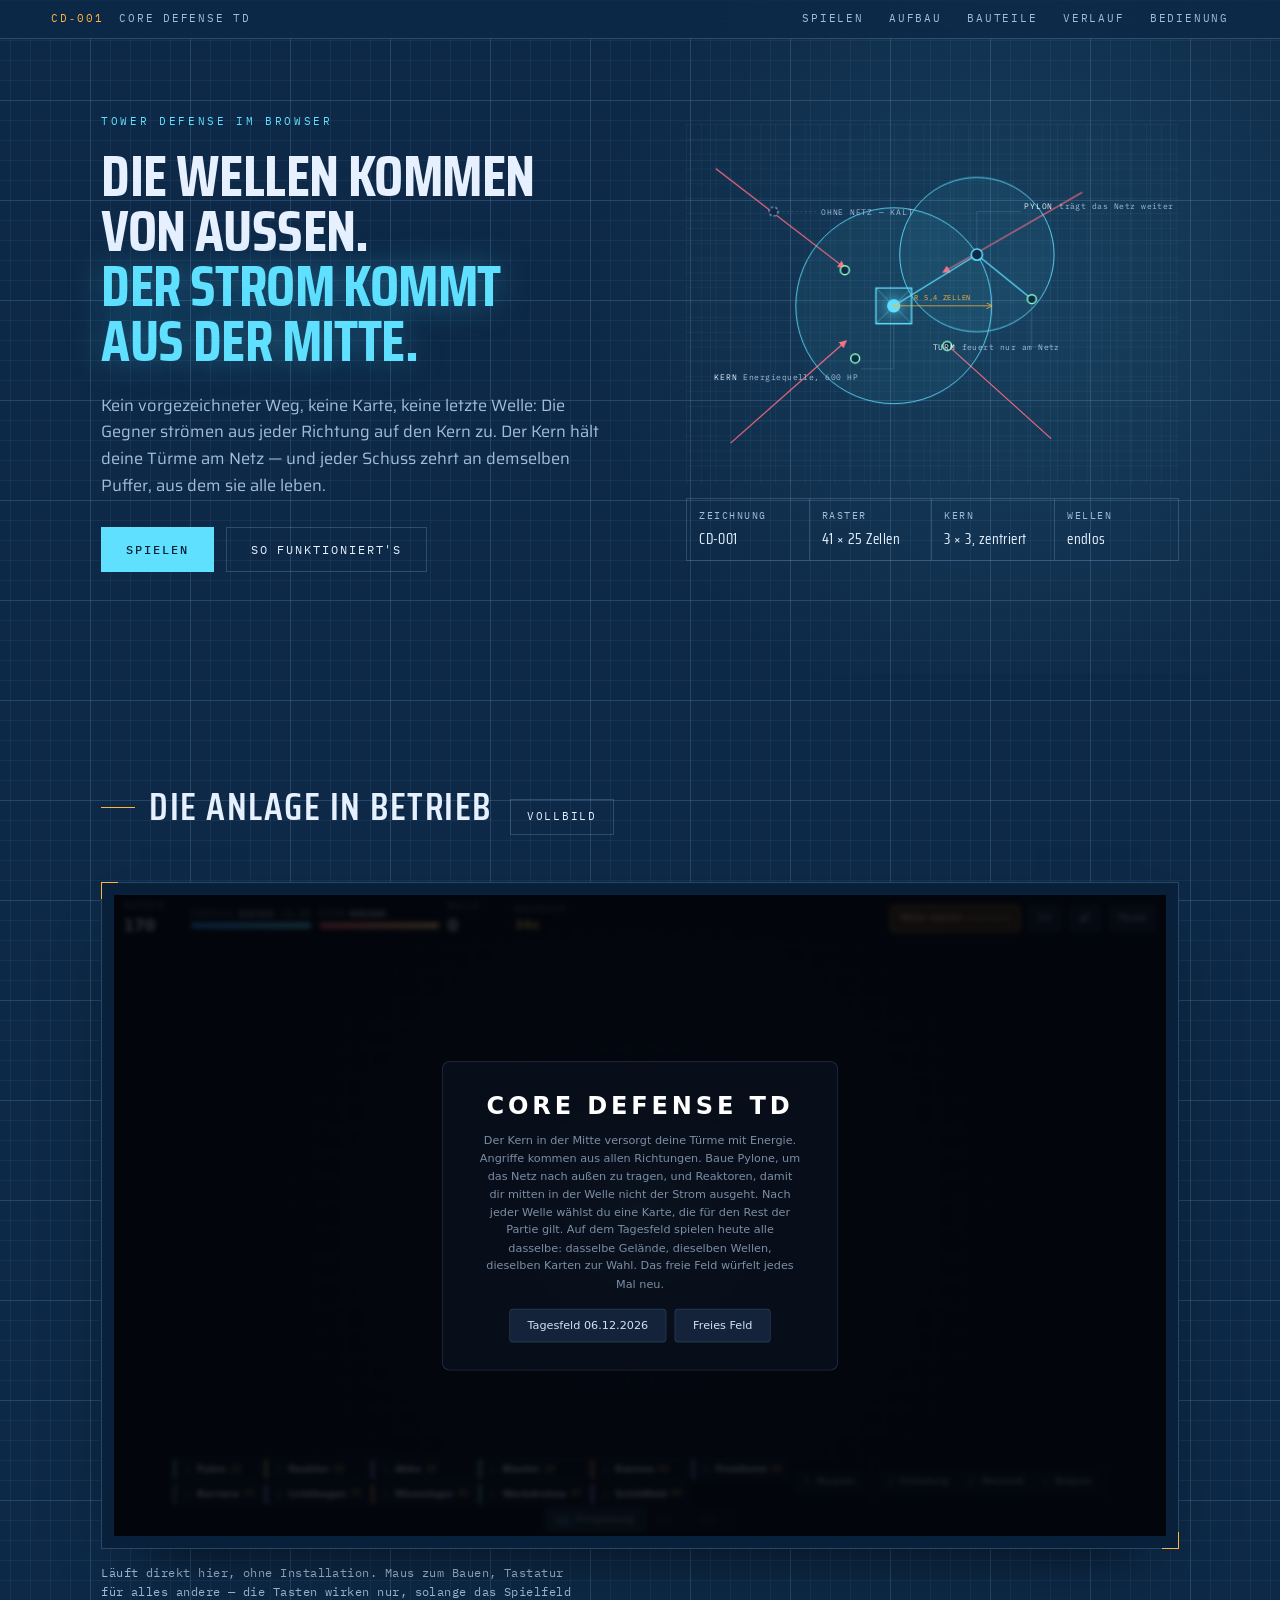
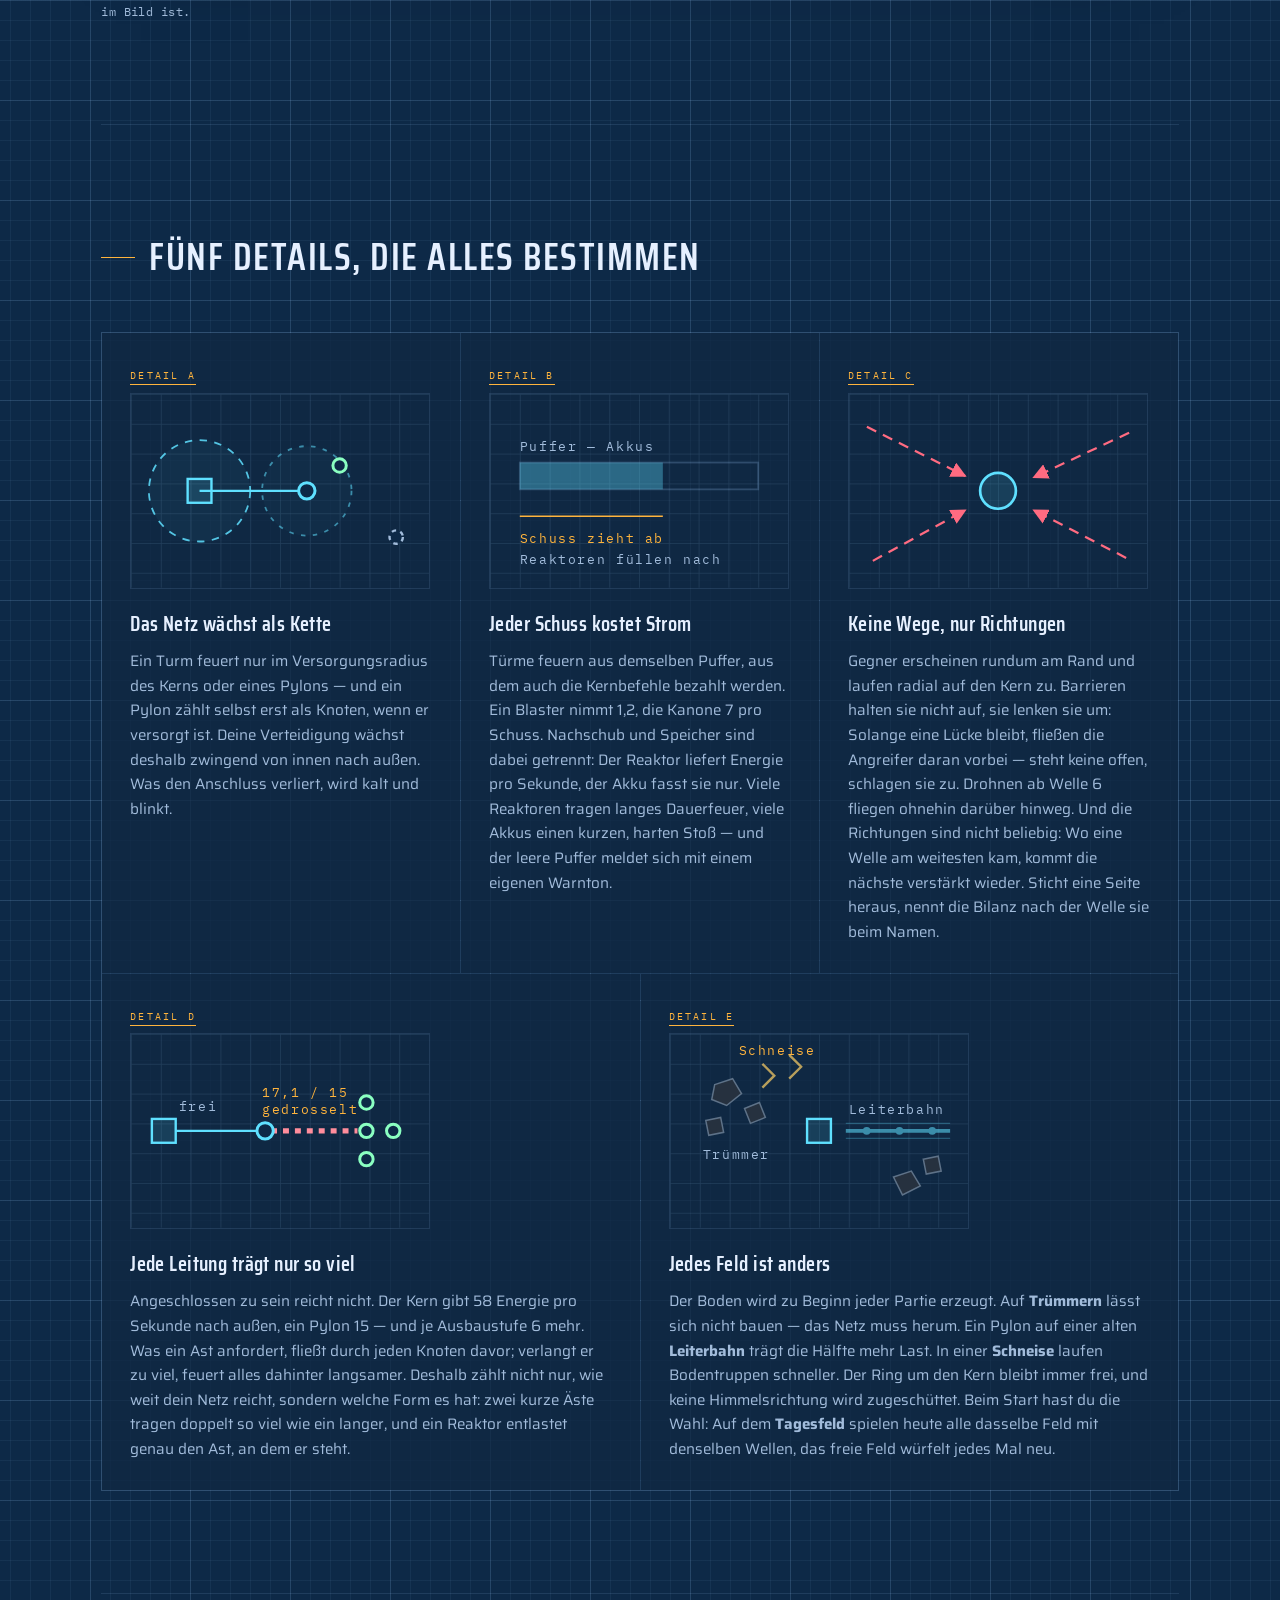
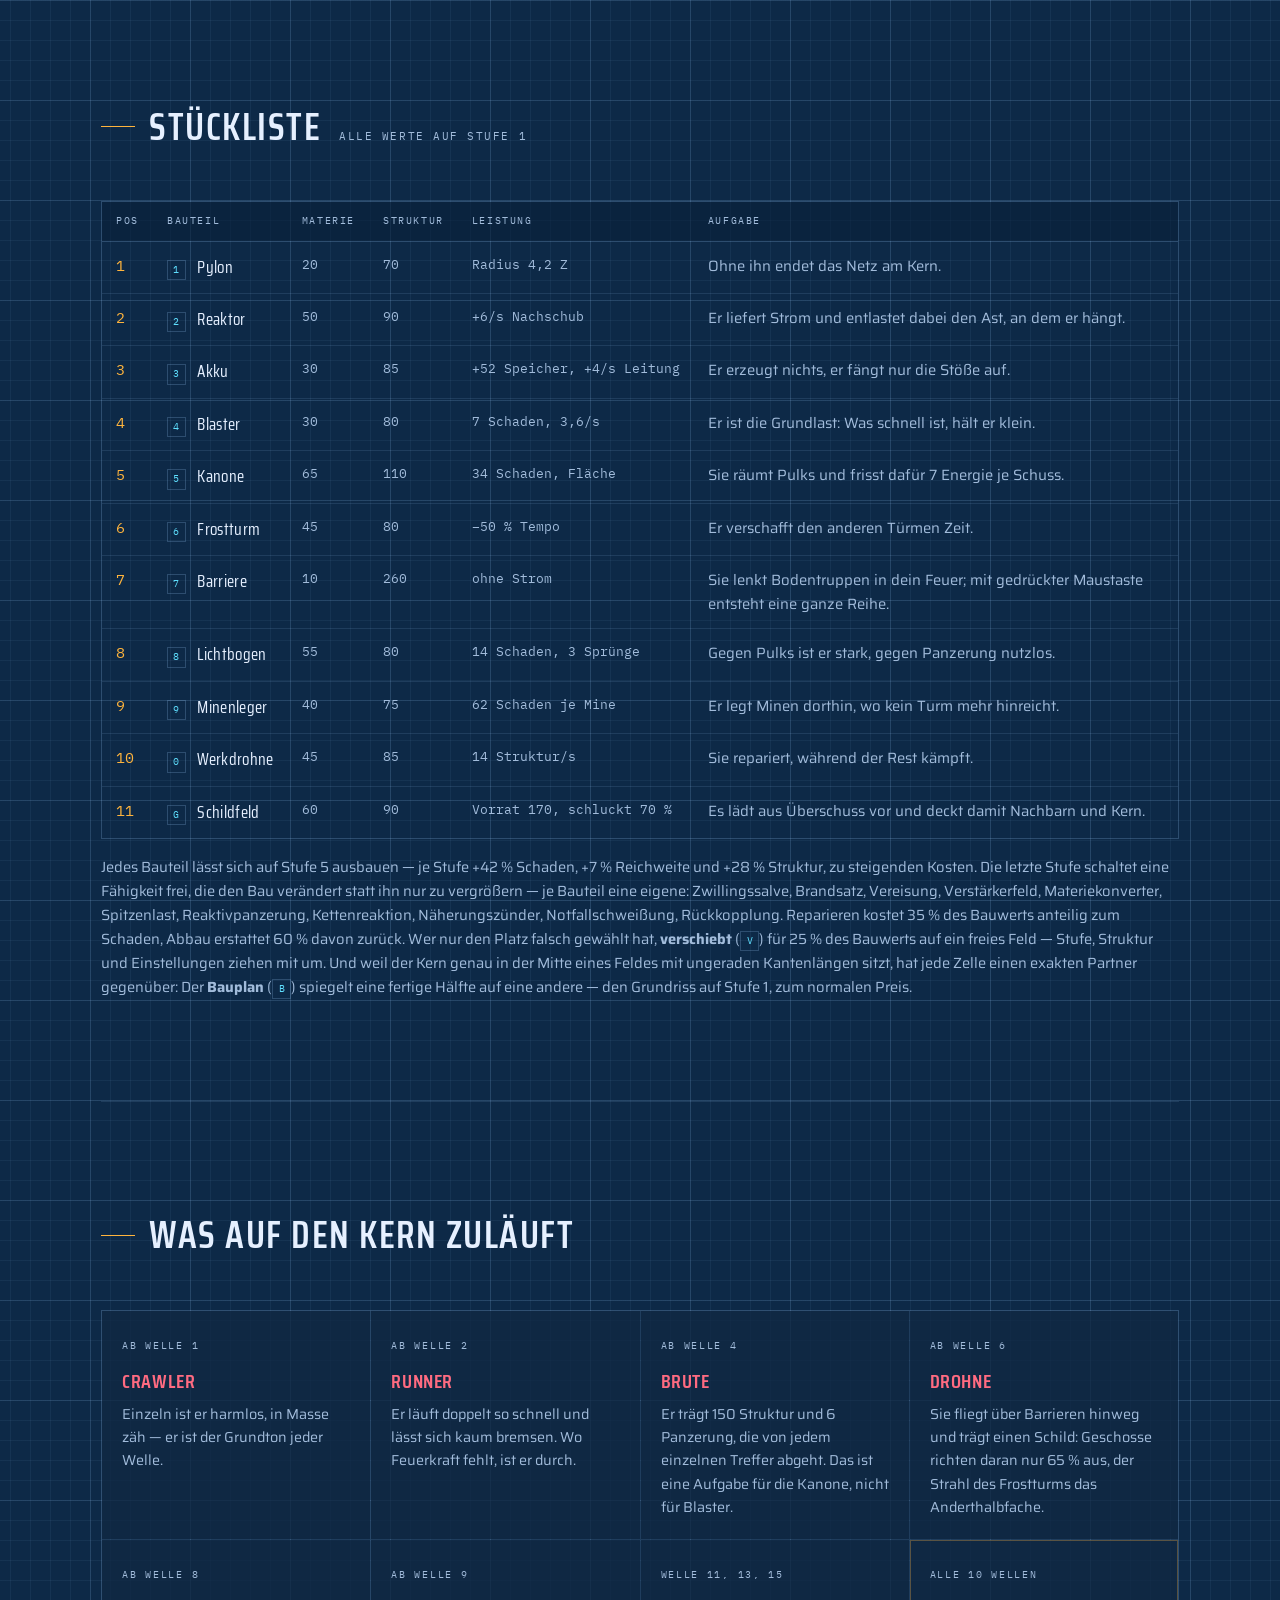
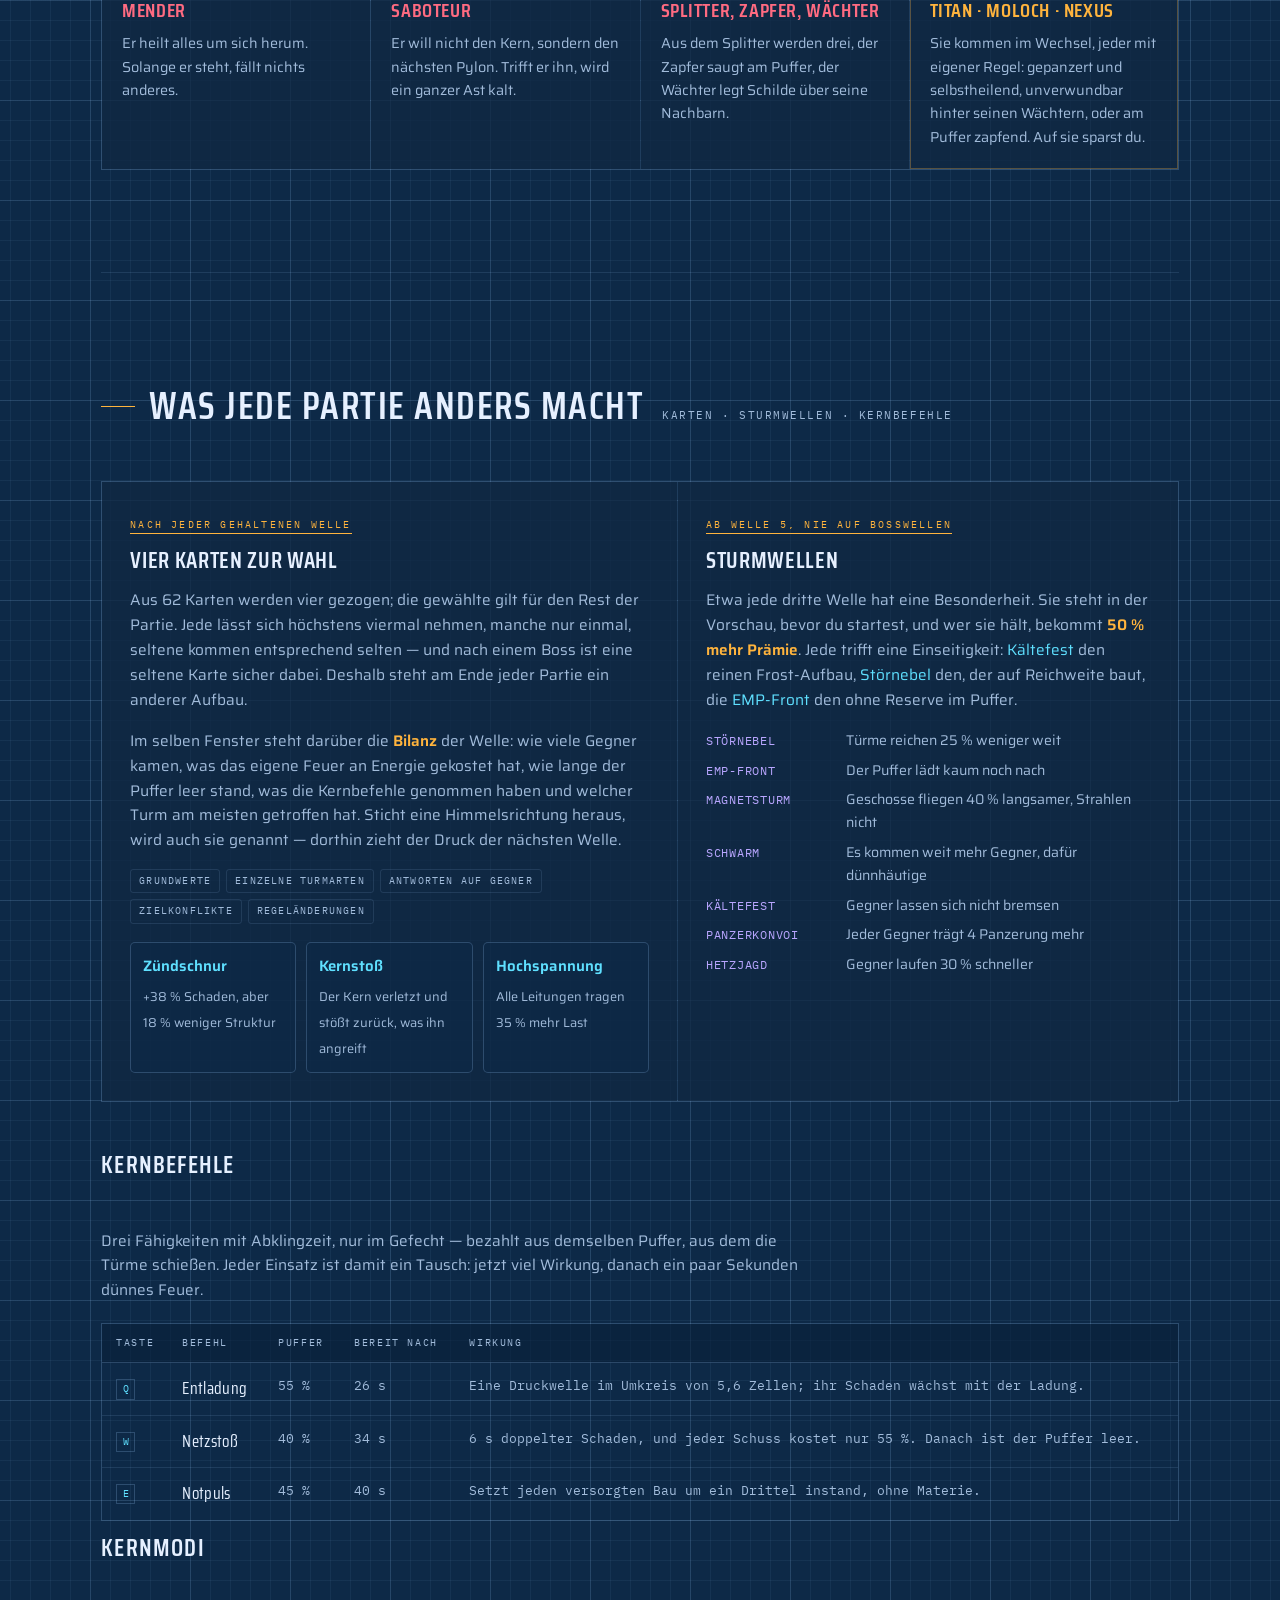
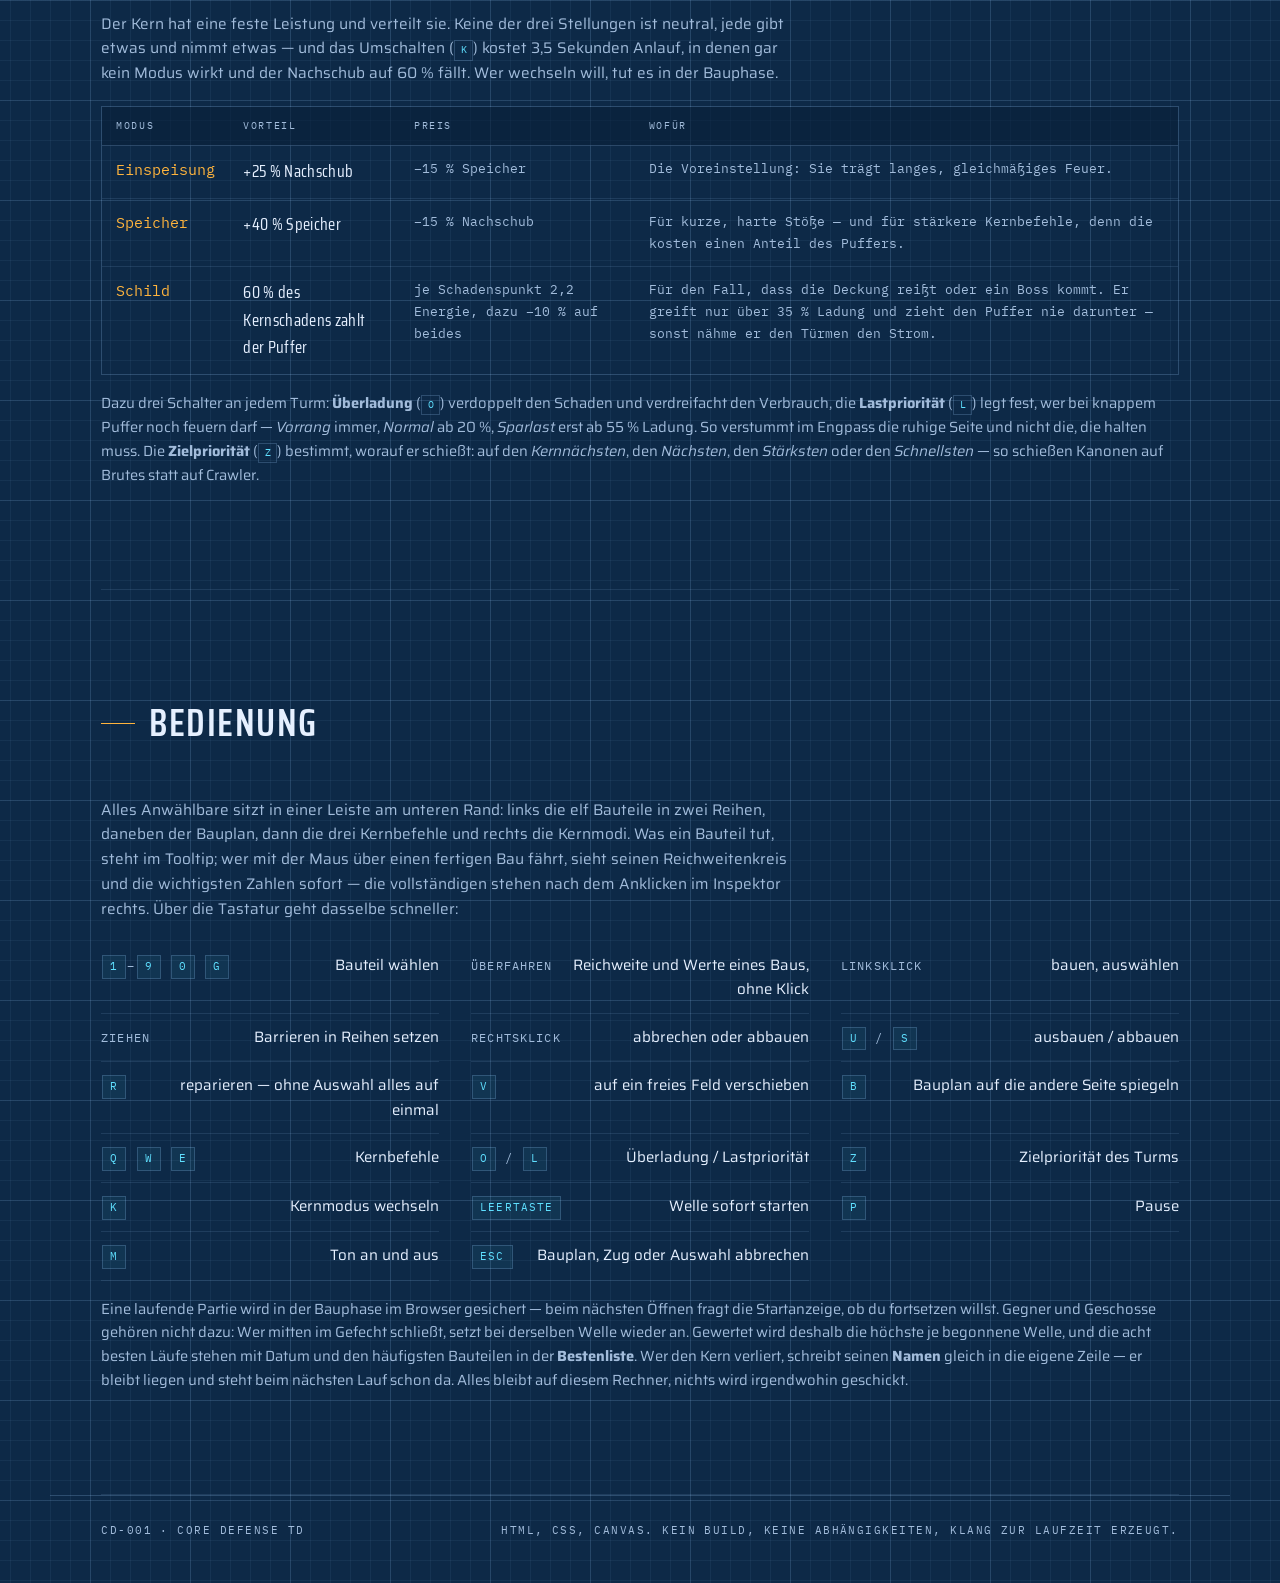
==== commit f9bb462d: "Überall Core Defense TD: Quellen, Exporte, Vorschaubilder Das „TD“ stand nur in der englischen Fassu" ====
--- a/index.html
+++ b/index.html
@@ -3,7 +3,7 @@
 <head>
 <meta charset="utf-8">
 <meta name="viewport" content="width=device-width, initial-scale=1">
-<title>CORE DEFENSE — Tower Defense von innen nach außen</title>
+<title>CORE DEFENSE TD — Tower Defense von innen nach außen</title>
 <meta name="description" content="Tower Defense von innen nach außen: Die Wellen kommen von außen, der Strom aus der Mitte. Läuft ohne Installation im Browser.">
 <link rel="preconnect" href="https://fonts.googleapis.com">
 <link rel="preconnect" href="https://fonts.gstatic.com" crossorigin>
@@ -17,7 +17,7 @@
 <!-- ============ Zeichnungsrahmen: Kopf ============ -->
 <header class="l-head">
   <span class="l-head-id">CD&#8209;001</span>
-  <span class="l-head-t">Core Defense</span>
+  <span class="l-head-t">Core Defense TD</span>
   <nav class="l-head-nav">
     <a href="#spielen">Spielen</a>
     <a href="#aufbau">Aufbau</a>
@@ -235,7 +235,7 @@
 
       <div id="overlay" hidden>
         <div class="panel">
-          <h1 id="ovTitle">CORE DEFENSE</h1>
+          <h1 id="ovTitle">CORE DEFENSE TD</h1>
           <p id="ovText"></p>
           <div id="ovList" hidden></div>
           <div class="ov-btns">
@@ -599,7 +599,7 @@
 </main>
 
 <footer class="l-foot">
-  <span>CD-001 · Core Defense</span>
+  <span>CD-001 · Core Defense TD</span>
   <span>HTML, CSS, Canvas. Kein Build, keine Abhängigkeiten, Klang zur Laufzeit erzeugt.</span>
 </footer>
 
@@ -607,6 +607,7 @@
 <script src="js/audio.js"></script>
 <script src="js/entities.js"></script>
 <script src="js/game.js"></script>
+<script src="js/einfuehrung.js"></script>
 <script src="js/landing.js"></script>
 </body>
 </html>
--- a/style.css
+++ b/style.css
@@ -318,3 +318,31 @@
   font-size:11px;letter-spacing:.08em;text-transform:uppercase;white-space:nowrap;
   pointer-events:none;
 }
+
+/* ---- Einführung für neue Spieler (js/einfuehrung.js) ----
+   Über der Kartenwahl (20), unter der Startanzeige (30). Unten mittig,
+   knapp über der Taskleiste: Dort schaut man ohnehin hin, und die
+   Wellenvorschau oben bleibt frei. */
+#einfuehrung{
+  position:absolute;left:50%;bottom:104px;transform:translateX(-50%);z-index:25;
+  width:440px;padding:12px 14px 10px;
+  background:rgba(8,14,26,.94);border:1px solid rgba(95,224,255,.55);border-radius:7px;
+  box-shadow:0 0 24px rgba(95,224,255,.18);
+  font-size:13.5px;line-height:1.45;color:var(--text);
+}
+#einfuehrung[hidden],#einfuehrungKern[hidden]{display:none}
+#einfuehrung p{margin:0 0 8px}
+#einfuehrung .ef-fuss{display:flex;justify-content:space-between;align-items:center}
+#einfuehrung .ef-schritt{font-size:11px;color:var(--dim);letter-spacing:.08em}
+#einfuehrung button{font-size:11px;padding:3px 9px}
+.ef-ziel{
+  outline:2px solid #5fe0ff;outline-offset:2px;border-radius:4px;
+  animation:ef-puls 1.1s ease-in-out infinite;
+}
+#einfuehrungKern{
+  position:absolute;width:150px;height:150px;margin:-75px 0 0 -75px;z-index:4;
+  border:2px dashed rgba(95,224,255,.8);border-radius:50%;pointer-events:none;
+  animation:ef-puls 1.1s ease-in-out infinite;
+}
+@keyframes ef-puls{50%{opacity:.35}}
+@media (prefers-reduced-motion:reduce){.ef-ziel,#einfuehrungKern{animation:none}}
--- a/landing.css
+++ b/landing.css
@@ -1,5 +1,5 @@
 /* =================================================================
-   CORE DEFENSE — Landingpage
+   CORE DEFENSE TD — Landingpage
    Bildidee: ein technischer Konstruktionsplan des Kerns. Blaupausen-
    grund mit Millimeterraster, Bemaßungen mit echten Spielwerten,
    Titelblock, Stückliste — und mittendrin läuft die Anlage wirklich.
